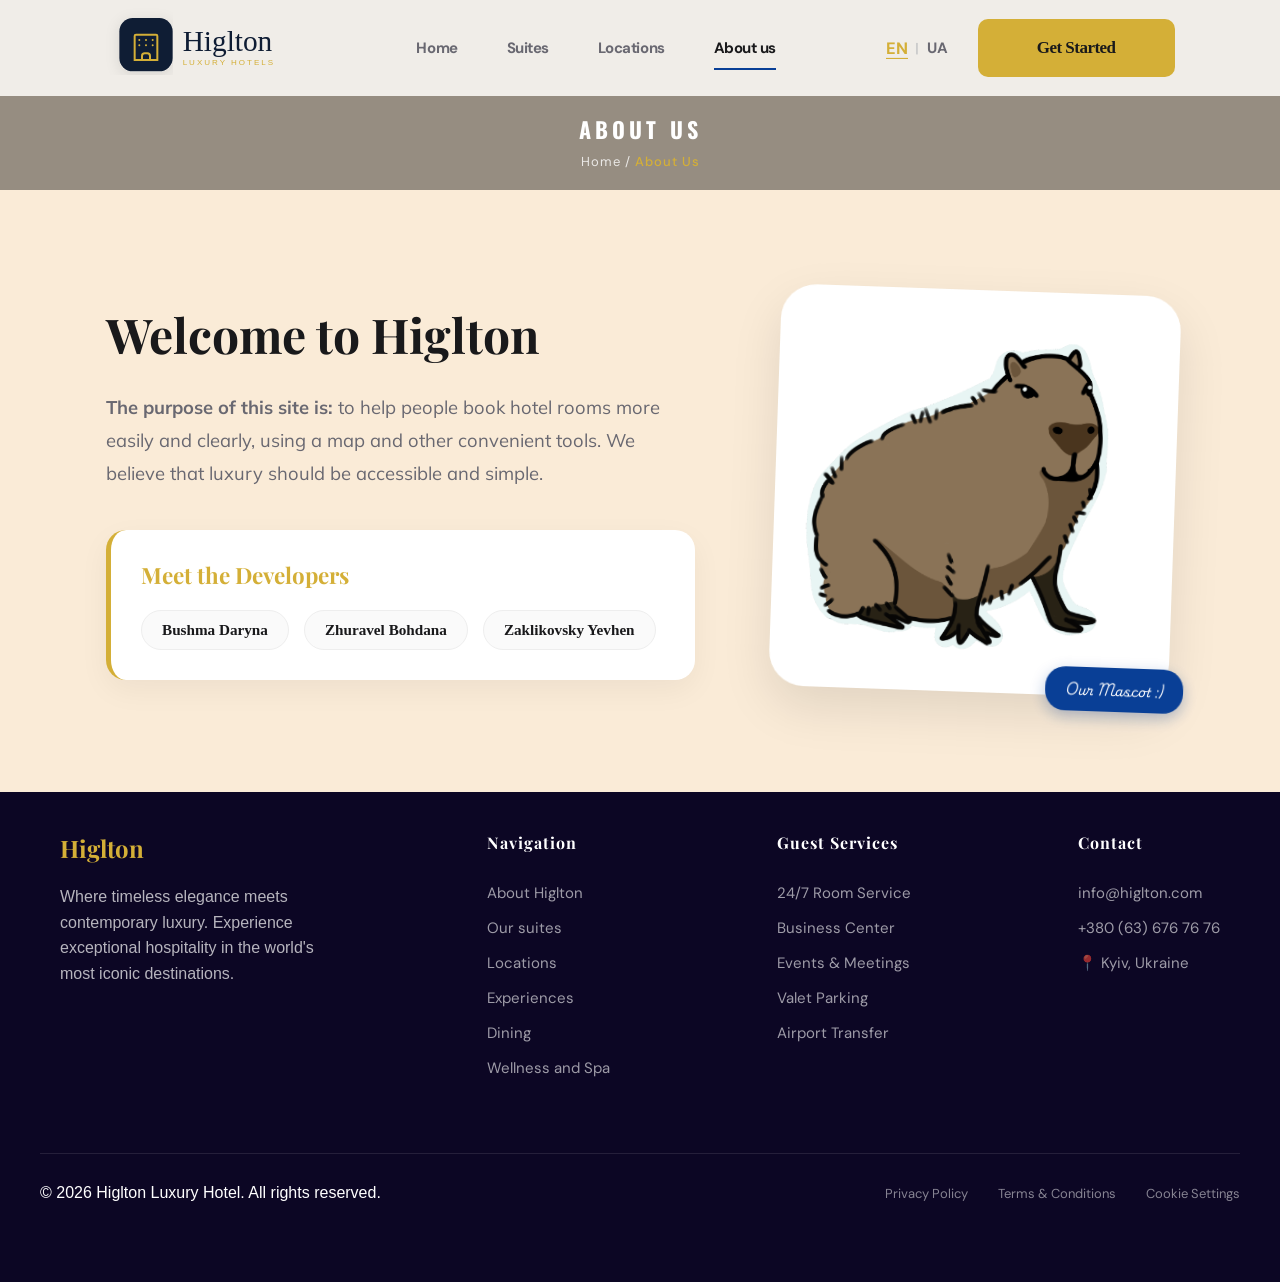
==== aboutus.html @ a5f7449c "Update" ====
<!DOCTYPE html>
<html lang="en" >
    <head>
        <meta charset="UTF-8">
        <title> About Us || Higlton</title>
        <link rel="stylesheet" href="style.css">
        <script type="text/javascript" nonce="178ae7e0c8434642afd6fc105dd" src="//local.adguard.org?ts=1775744098507&amp;type=content-script&amp;dmn=contribution.usercontent.google.com&amp;url=https%3A%2F%2Fcontribution.usercontent.google.com%2Fdownload%3Fc%3DCgxiYXJkX3N0b3JhZ2USTxIMcmVxdWVzdF9kYXRhGj8KMGRhMTYzNGJhNDk1ODk0NTEwMDA2NGYwNzNhOWEyOGRhMDNmMTQyOWI1ZjAzOGVjMhILEgcQ1Yip7ZofGAE%26filename%3Dsuites.html%26opi%3D103135050&amp;app=chrome.exe&amp;css=3&amp;js=1&amp;rel=1&amp;rji=1&amp;sbe=1"></script><script type="text/javascript" nonce="178ae7e0c8434642afd6fc105dd" src="//local.adguard.org?ts=1775744098507&amp;name=AdGuard%20Extra&amp;type=user-script"></script><link rel="stylesheet" href="style.css" >
        <link rel="shortcut icon" href="images/favicon.svg" type="image/svg">
        <link rel="preconnect" href="https://fonts.googleapis.com">
        <link rel="preconnect" href="https://fonts.gstatic.com" crossorigin>
        <link href="https://fonts.googleapis.com/css2?family=DM+Sans:ital,opsz,wght@0,9..40,100..1000;1,9..40,100..1000&family=Mulish:ital,wght@0,200..1000;1,200..1000&family=Oswald:wght@200..700&family=Playfair+Display:ital,wght@0,400..900;1,400..900&family=Playwrite+IE:wght@100..400&display=swap" rel="stylesheet">
    </head>
        <body style="background-color: antiquewhite">

        <header class="header">
            <div class="header__container"> 
                <nav class="header__nav">
                    <img src="images/higlton.svg" alt="Logo" width="200">
                    <ul class="header__list">
                        <li class="header__list-item">
                            <a class="header__list-link" href="index.html" data-i18n="nav_home">Home</a>
                        </li>
                        <li class="header__list-item">
                            <a class="header__list-link " href="suites.html" data-i18n="nav_suites">Suites</a>
                        </li>
                        <li class="header__list-item" >
                            <a class="header__list-link" href="locations.html" data-i18n="nav_locations">Locations</a>
                        </li>
                        <li class="header__list-item">
                            <a class="header__list-link active" href="aboutus.html" data-i18n="nav_about">About us</a>
                        </li>
                    </ul>
                    
                    <div class="header__actions">
                        <div class="lang-switcher">
                            <span class="lang-btn active" data-lang="en">EN</span>
                            <span class="lang-divider">|</span>
                            <span class="lang-btn" data-lang="ua">UA</span>
                        </div>
                        <a class="header__button" href="getstarted.html" data-i18n="nav_getstarted">Get Started</a>
                    </div>
                    
                </nav>
            </div>
        </header>

        <section class="aboutus-hero">
            <div class="aboutus-hero__container">
                <div class="aboutus-hero__content">
                    <h1 class="aboutus-hero__title" data-i18n="about_hero_title">About Us</h1>
                    <p class="aboutus-hero__subtitle">
                    Home / <span class="aboutus-hero__current" data-i18n="about_hero_crumb">About Us</span>
                    </p>
                </div>
            </div>
        </section>

        <section class="about-info">
            <div class="header__container">
                <div class="about-info__wrapper">
                    <div class="about-info__content reveal fade-left">
                        <h2 class="about-info__title" data-i18n="about_welcome_title">Welcome to Higlton</h2>
                        <p class="about-info__description">
                            <strong data-i18n="about_purpose_title">The purpose of this site is:</strong> 
                            <span data-i18n="about_purpose_text">to help people book hotel rooms more easily...</span>
                        </p>
                        
                        <div class="developers-box">
                            <h3 class="developers-box__title" data-i18n="about_dev_title">Meet the Developers</h3>
                            <ul class="developers-list">
                                <li class="developer-item" data-i18n="dev_1">Bushma Daryna</li>
                                <li class="developer-item" data-i18n="dev_2">Zhuravel Bohdana</li>
                                <li class="developer-item" data-i18n="dev_3">Zaklikovsky Yevhen</li>
                            </ul>
                        </div>
                    </div>

                    <div class="about-info__visual">
                        <div class="capy-card">
                            <img src="images/capy.gif" alt="Capybara mascot" class="capy-img">
                            <div class="capy-badge" data-i18n="about_mascot">Our Mascot :)</div>
                        </div>
                    </div>
                </div>
            </div>
        </section> 
        <footer class="footer">
                <div class="footer__container">
                    <div class="footer__brand">
                        <h6 class="footer__logo-text">Higlton</h6>
                        <p class="footer__tagline" data-i18n="footer_tagline">
                            Where timeless elegance meets <br> contemporary luxury. Experience <br> exceptional hospitality in the world's <br> most iconic destinations.
                        </p>
                    </div>

                    <div class="footer__columns">
                        <div class="footer__col">
                            <h7 class="footer__title" data-i18n="footer_nav">Navigation</h7>
                            <ul class="footer__list">
                                <li><a href="index.html" data-i18n="footer_nav_about">About Higlton</a></li>
                                <li><a href="suites.html" data-i18n="footer_nav_suites">Our suites</a></li>
                                <li><a href="locations.html" data-i18n="footer_nav_locations">Locations</a></li>
                                <li><a href="suites.html" data-i18n="footer_nav_exp">Experiences</a></li>
                                <li><a href="suites.html" data-i18n="footer_nav_dining">Dining</a></li>
                                <li><a href="suites.html" data-i18n="footer_nav_spa">Wellness and Spa</a></li>
                            </ul>
                        </div>

                        <div class="footer__col">
                            <h4 class="footer__title" data-i18n="footer_services">Guest Services</h4>
                            <ul class="footer__list">
                            <li><a href="suites.html" data-i18n="footer_srv_room">24/7 Room Service</a></li>
                            <li><a href="aboutus.html" data-i18n="footer_srv_biz">Business Center</a></li>
                            <li><a href="locations.html" data-i18n="footer_srv_events">Events & Meetings</a></li>
                            <li><a href="locations.html" data-i18n="footer_srv_parking">Valet Parking</a></li>
                            <li><a href="locations.html" data-i18n="footer_srv_transfer">Airport Transfer</a></li>
                            </ul>
                        </div>

                        <div class="footer__col">
                            <h4 class="footer__title" data-i18n="footer_contact">Contact</h4>
                            <ul class="footer__list"> <li><a href="mailto:info@higlton.com">info@higlton.com</a></li>
                                <li><a href="tel:+380000000000">+380 (63) 676 76 76</a></li>
                                <li><a href="/" data-i18n="footer_con_sity">📍 Kyiv, Ukraine</a></li>
                            </ul>
                        </div>

                    </div>
                </div>

                <div class="footer__copyright">
                        <p data-i18n="footer_rights">&copy; 2026 Higlton Luxury Hotel. All rights reserved.</p>
                        <ul class="footer__ens-list">
                                <li><a href="privacy.html" data-i18n="footer_privacy">Privacy Policy</a></li>
                                <li><a href="terms.html" data-i18n="footer_terms">Terms & Conditions</a></li>
                                <li><a href="cookies.html" data-i18n="footer_cookies">Cookie Settings</a></li>
                            </ul>

                    </div>
            </footer>
        <script src="lang.js"></script>
    </body>
</html>
---- style.css ----
:root {
    --dark: #19191B;
    --gray: #696871; 
    --blue: #093f96;
    --orange: #FF7143;
    --blackgold:#d4af37;
    --bg-light:#FAFAFA; 
    --peach: #C4A484;
    --bg-blue:#0c0624;
}

*{
    margin: 0;
    padding: 0;
    box-sizing: border-box;
}

body {
    font-family: 'Times New Roman', Times, serif;
}

.header {
    position: fixed; /* Фіксуємо на екрані */
    top: 0;
    left: 0;
    width: 100%;
    z-index: 1000; /* Найвищий шар, щоб бути над усім */
    background-color: rgba(250, 248, 243, 0.9); /* Колір antiquewhite з невеликою прозорістю */
    backdrop-filter: blur(10px); /* Ефект розмиття фону під шапкою  */
    padding-block: 8px;
    transition: all 0.3s ease;
}

.header__container, .hero__container {
    max-width: 1069px;
    margin-inline: auto;
}

.header__nav {
    display: flex;
    justify-content: space-between;
    align-items: center;
}

.header__list {
    display: flex;
    gap: 49px;
}

ul {
    list-style: none;
}

.header__list-link {
    font-family: "DM Sans", sans-serif;
    font-weight: 700;
    font-size: 15px;
    letter-spacing: -0.47px;
    color: var(--gray);
    transition: color 0.3s;
}

.header__list-link.active {
    color: var(--dark);
    border-bottom: 2px solid var(--blue);
    padding-bottom: 10px; 
}

.header__list-link:hover {
    color: var(--dark);

}

a {
    text-decoration: none;
}

.header__button {
    font-weight: 700;
    font-size: 17px;
    letter-spacing: -0.53px;
    color: var(--dark);
    padding: 19px 59px;
    background: var(--blackgold);
    border-radius: 10px;
    transition: 0.3s;
}

.header__button:hover {
    opacity: 85%;
}




/* --- Language Switcher Styles --- */
.header__actions {
    display: flex;
    align-items: center;
    gap: 30px; /* Відстань між вибором мови і кнопкою Get Started */
}

.lang-switcher {
    display: flex;
    align-items: center;
    gap: 8px;
    font-family: "DM Sans", sans-serif;
    font-weight: 700;
}

.lang-btn {
    cursor: pointer;
    font-size: 15px;
    color: var(--gray);
    transition: color 0.3s ease, transform 0.2s ease;
}

.lang-btn:hover {
    color: var(--dark);
}

/* ПІДСВІЧУВАННЯ АКТИВНОЇ МОВИ */
.lang-btn.active {
    color: var(--blackgold); /* Золотий колір */
    text-decoration: underline;
    text-underline-offset: 4px;
    transform: scale(1.1);
}

.lang-divider {
    color: #ccc;
    font-size: 14px;
    user-select: none; /* Щоб не виділялося мишкою */
}





main {
    margin-top: 80px; 
}

.hero {
    padding-block: 70px;
    background-image: linear-gradient(90deg, rgba(10, 20, 47, 0.9) 0%, rgba(10, 20, 47, 0.4) 60%, rgba(10, 20, 47, 0) 100%),
     url('images/photobackgroundslide1.jpg');
    background-size:cover;
    background-position: center;
    background-repeat: no-repeat;
    min-height: 100vh;
    display: flex;
    align-items: center;
    justify-content: center;
    color: white;
}

.hero > .hero__container {
    transform: translateY(-40px); /* Мінус піднімає вгору. Можете змінити на -60px або -80px, якщо треба ще вище */
}


.hero__container {
    width: 100%;
    max-width: 1200px;
    margin: 0 auto;
    display: flex;
    justify-content: space-between;
    align-items: center;
    padding: 0 20 px;
}

.hero__container .hero__container { 
    display: flex;
    justify-content: space-between; /* Розштовхує в різні боки */
    align-items: center; /* Рівняє по центру вертикально */
    gap: 40px; /* Відстань між текстом і карткою */
    max-width: 1200px;
    margin: 0 auto;
}

.hero__subtitle {
    display: block;
    margin-bottom: 40px;
    font-family: "DM Sans", sans-serif;
    font-size: 14px;
    letter-spacing: 3px;
    text-transform: uppercase;
    color: var(--blackgold);
}

.hero__title {
    display: block;
    margin-bottom: 40px;
    font-family: "Oswald", sans-serif;
    font-size: clamp(70px, 8vw, 100px);
    line-height: 0.9;
    text-transform: uppercase;
}

.hero__desc {
    display: block;
    margin-bottom: 40px;
    font-size: 30px;
}

.hero__decs-sub {
    display: block;
    margin-bottom: 40px;
    font-family: "Mulish", sans-serif;
    font-size: 100px;
    line-height: 1.6;
    max-width: 500px;
    opacity: 0.9;
}

.hero__btn-explore {
    font-weight: 700;
    font-family: "DM Sans", sans-serif;
    font-size: 17px;
    letter-spacing: 1px;
    color: var(--dark);
    padding: 19px 29px;
    background-color: var(--blackgold);
    border-radius: 10px;
    transition: 0.3s;

    display: inline-flex;
    align-items: center;
    gap: 10px;

    padding: 18px 30px;
    border-radius: 8px;

    text-transform: uppercase;

    margin-top: 30px;
    text-decoration: none;
}

.hero__btn-explore:hover {
    background-color: #a58a6d;
    transform: translateY(-2px);
}

.booking-card {
    background-color: white; /* Фон картки */
    padding: 50px 40px;
    border-radius: 300px 300px 30px 300px;
    width: 400px;
    flex-shrink: 0;
    box-shadow: 0 20px 50px rgba(0,0,0,0.2); /* Тінь, щоб картка "відірвалася" від фону */
    z-index: 10; /* Щоб була поверх фону */
}

.booking-card__title {
    display: block !important; /* Гарантуємо видимість */
    color: #19191B; /* Темний колір */
    font-family: "DM Sans", sans-serif;
    font-size: 28px;
    font-weight: 700;
    margin-bottom: 30px;
    text-align: center;
}

.booking-card__field {
    margin-bottom: 20px;
}

.booking-card__field label {
    display: block;
    color: #696871; /* Сірий колір для підписів */
    font-family: "Mulish", sans-serif;
    font-size: 14px;
    font-weight: 600;
    margin-bottom: 8px;
    text-transform: uppercase;
}

.input-wrapper {
    display: flex;
    align-items: center;
    border: 1px solid #E5E5E5;
    border-radius: 12px;
    padding: 12px 15px;
    background: #F9F9F9; /* Світло-сірий фон для полів */
    transition: border-color 0.3s ease, box-shadow 0.3s ease; /* Додано плавність переходу */
}

/* --- Підсвітка при наведенні (hover) та при кліку (focus-within) --- */
.input-wrapper:hover,
.input-wrapper:focus-within {
    border-color: var(--blackgold);
    box-shadow: 0 0 8px rgba(212, 175, 55, 0.4); /* Легке золотисте сяйво */
}

.input-wrapper input::placeholder {
    color: #a0a0a0;
    font-family: "Mulish", sans-serif;
}

.input-wrapper input {
    background: transparent;
    border: none;
    outline: none;
    width: 100%;
    font-size: 16px;
    color: var(--dark); /* Щоб текст дати і placeholder читалися добре */
}

.booking-card__btn {
    width: auto;
    margin: 10px auto 0; /* Перше число - відступ зверху, auto - центрує по горизонталі */
    display: flex;
    background-color: #0A142F;
    color: white;
    border: none;
    padding: 10px;
    border-radius: 12px;
    font-weight: 600;
    cursor: pointer;
    display: flex;
    justify-content: center;
    align-items: center;
    gap: 10px;
    
    padding: 10px 29px;
}

.date-input {
    border: none;
    outline: none;
    background: transparent;
    font-family: "Mulish, sans-serif";
    font-size: 16px;
    color: var(--dark);
    width: 100%;
    cursor: pointer;
}

.date-input::-webkit-calendar-picker-indicator {
    cursor: pointer;
    opacity: 60%;
    transition: 0.3s;
}
/* АНІМАЦІЇ ПОЯВИ ПРИ ЗАВАНТАЖЕННІ (СЕКЦІЯ HERO) */

/* 1. Створюємо правило для руху зліва направо */
@keyframes slideInLeft {
    from {
        opacity: 0;
        transform: translateX(-100px); /* Починаємо на 100px лівіше */
    }
    to {
        opacity: 1;
        transform: translateX(0); /* Стаємо на своє місце */
    }
}

/* 2. Створюємо правило для руху справа наліво */
@keyframes slideInRight {
    from {
        opacity: 0;
        transform: translateX(100px); /* Починаємо на 100px правіше */
    }
    to {
        opacity: 1;
        transform: translateX(0); /* Стаємо на своє місце */
    }
}

/* 3. Ховаємо всі елементи зліва до початку анімації і додаємо їм рух */
.hero__left > * {
    opacity: 0; 
    /* forwards означає, що після анімації елемент залишиться на екрані (opacity: 1) */
    /* cubic-bezier дає дуже плавну "дорогу" анімацію (швидко починається, плавно гальмує) */
    animation: slideInLeft 0.8s cubic-bezier(0.25, 0.46, 0.45, 0.94) forwards;
}

/* 4. Задаємо затримку кожному рядку, щоб вони випливали по черзі (ефект каскаду) */
.hero__left .hero__subtitle { animation-delay: 0.1s; }
.hero__left .hero__title    { animation-delay: 0.3s; }
.hero__left .hero__desc     { animation-delay: 0.5s; }
.hero__left .hero__desc-sub { animation-delay: 0.7s; }
.hero__left .hero__btn-explore { animation-delay: 0.9s; }

/* 5. Додаємо анімацію для картки бронювання (вона виїжджає справа) */
.hero__right {
    opacity: 0;
    animation: slideInRight 1s cubic-bezier(0.25, 0.46, 0.45, 0.94) forwards;
    animation-delay: 0.4s; /* Починає виїжджати майже разом із головним заголовком */
}


/* Базовий клас для всіх елементів, що будуть анімуватись */
.reveal {
    opacity: 0;
    /* Елементи приховані, поки до них не доскролять */
}

/* Ключові кадри для різних напрямків */
@keyframes revealUp {
    from { opacity: 0; transform: translateY(70px); }
    to { opacity: 1; transform: translateY(0); }
}

@keyframes revealLeft {
    from { opacity: 0; transform: translateX(-80px); }
    to { opacity: 1; transform: translateX(0); }
}

@keyframes revealRight {
    from { opacity: 0; transform: translateX(80px); }
    to { opacity: 1; transform: translateX(0); }
}

/* Класи, які JS буде додавати при появі на екрані */
.reveal.active.fade-up {
    animation: revealUp 0.8s cubic-bezier(0.25, 0.46, 0.45, 0.94) forwards;
}

.reveal.active.fade-left {
    animation: revealLeft 0.8s cubic-bezier(0.25, 0.46, 0.45, 0.94) forwards;
}

.reveal.active.fade-right {
    animation: revealRight 0.8s cubic-bezier(0.25, 0.46, 0.45, 0.94) forwards;
}

/* Затримки для красивого каскадного виїзду карток по черзі */
.delay-1 { animation-delay: 0.1s; }
.delay-2 { animation-delay: 0.3s; }
.delay-3 { animation-delay: 0.5s; }

















/* section2*/
.experience {
    padding-block: 110px;
    background-color: antiquewhite;
    text-align: center;
}

.experience__container {
    max-width: 1200px;
    margin: 0 auto;
    padding:0 20px;
    display: flex;
    flex-direction: column;
    align-items: center;
}

.experience__header {
    margin-bottom: 60px;
    max-width: 700px;
}

.experience__subtitle {
    display: block;
    color: var(--peach);
    font-size: 15px;
    letter-spacing: 4px;
    font-weight: 700;
    margin-bottom: 10px;
    text-transform: uppercase;
}

.experience__title {
    font-family: "Oswald", sans-serif;
    font-size: 34px;
    color: var(--dark);
    margin-bottom: 25px;
}

.experience__text {
    font-family: "Mulish", sans-serif;
    color: var(--gray);
    font-size: 16px;
}

.experience__grid {
    display: grid;
    grid-template-columns: repeat(3, 1fr);
    gap: 20px;
    width: 100%;;
}


.promise-card {
    background-color: white;
    padding: 50px 30px;
    border-radius: 30px;
    text-align: left;
    transition: transform 0.3s ease, box-shadow 0.3s ease;
    box-shadow: 0 10px 30px rgba(0,0,0,0.5);
}

.promise-card:hover {
    transform: translateY(-10px);
    box-shadow: 0 20px 50px rgba(0,0,0,0.1);
}

.promise-card_icon-box {
    background-color: var(--dark);
    width: 70px;
    height: 70px;
    border-radius: 18px;
    display: flex;
    justify-content: center;
    align-items: center;
    margin-bottom: 30px;
}

.promise-card__icon {
    font-size: 30px;
}

.promise-card__title {
    font-family: "DM Sans", sans-serif;
    font-size: 26px;
    margin-bottom: 8px;
    color: var(--dark);
    text-transform: capitalize;
}

.promise-card__desc {
    font-family: "DM Sans", sans-serif;
    font-size: 18px;
    color: var(--gray);
    line-height: 1.6;
}

.promise-card:nth-child(even) {
    margin-top: 0;
}


/* section3*/
/* --------------------------------------------------------------------------------------*/

.vibe {
    padding-block: 150px;
    background-color: #FAFAFA;
}

.vibe__container {
    max-width: 1200px;
    margin: 0 auto;
    padding: 0 20px;
    display: flex;
    justify-content: space-between;
    align-items: flex-start;
    gap: 80px;
}

.vibe__content {
    flex: 1;
}

.vibe__subtitle {
    display: block;
    color: var(--peach);
    font-size: 15px;
    font-family: "DM Sans", sans-serif;
    font-weight: 700;
    letter-spacing: 4px;
    margin-bottom: 20px;
    text-transform: uppercase;
}

.vibe__title {
    display:block;
    font-family: "Playfair Display", sans-serif; /* change from Playwrite IE*/
    font-size: 34px;
    font-weight: 700;
    color: var(--dark);
    letter-spacing: 3px;
    margin-bottom: 20px;
}

.vibe__text1 {
    font-family: "Mulish", sans-serif;
    font-size: 14px;
    color: var(--dark);
    margin-bottom: 20px;
    line-height: 1.8;
}

.vibe__text2 {
    font-family: "Mulish", sans-serif;
    font-size: 14px;
    color: var(--dark);
    margin-bottom: 10px;
    line-height: 1.8;
}


.vibe__stats {
    display: flex;
    gap: 40px; /* Відстань між колонками */
    margin-top: 40px;
    margin-bottom: 30px;
}

.stat-number {
    display: block;
    font-family: "Oswald", sans-serif;
    font-size: 28px;
    color: var(--blackgold);
    line-height: 1;
}

.stat-text {
    font-family: "DM Sans", sans-serif;
    font-size: 16px;
    color: var(--gray);
    font-weight: 500;
}

.vibe__link {
    font-weight: 700;
    font-family: "DM Sans", sans-serif;
    font-size: 14px;
    letter-spacing: 1px;
    color: var(--dark);
    padding: 10px 10px;
    background-color: var(--blackgold);
    border-radius: 10px;
    transition: 0.3s;

    display: inline-flex;
    align-items: center;
    gap: 10px;

    padding: 18 px 30px;
    border-radius: 8px;

    text-transform: uppercase;

    margin-top: 20px;
    text-decoration: none;
}

.vibe__link:hover {
    background-color: #a58a6d;
    transform: translateY(-2px);
}

.vibe__images {
    display: flex;
    gap: 20px;
    flex: 1;
}

.vibe-column {
    display: flex;
    flex-direction: column;
    gap: 20px;
}

/* Зсуваємо праву колонку вниз */
.vibe-column--offset {
    margin-top: 40px;
}

.vibe-img {
    width: 280px;
    object-fit: cover;
    border-radius: 40px; /* Велике закруглення як на макеті */
    box-shadow: 0 10px 30px rgba(0,0,0,0.1);
    transition: transform 0.3s ease;
}

/* Різна висота для створення ефекту мозаїки */
.vibe-column img:nth-child(1) { height: 200px; }
.vibe-column img:nth-child(2) { height: 200px; }
.vibe-column--offset img:nth-child(1) { height: 200px; }
.vibe-column--offset img:nth-child(2) { height: 200px; }

.vibe-img:hover {
    transform: scale(1.02);
}



/* section4*/
/* --------------------------------------------------------------------------------------*/

.begin-yrtrp {
    padding-block: 150px;
    background-color: #01043d;
}

.begin-yrtrp__container {
    max-width: 1200px;
    margin: 0 auto;
    padding: 0 20px;
    display: flex;
    justify-content: space-between;
    align-items: center;
    gap: 40px;
}

.begin-yrtrp__content {
    flex: 1;
}
 
.begin-yrtrp__subtitle {
    display:block;
    color: white;
    font-size: 54px;
    font-family: "Playfair Display";
    font-weight: 700;
    letter-spacing: 4px;
    margin-bottom: 30px;
    text-transform: uppercase;
    align-items: center;
}

.begin-yrtrp__title {
    display: block;
    font-size: 14px;
    font-family: "DM Sans", sans-serif;
    font-weight: 700;
    color: white;
    letter-spacing: 3px;
    margin-bottom: 20px;
}

.begin-yrtrp__image {
    flex: 1;
    display: flex;
    justify-content: center;
}

.journey-gif {
    width: 80%;
    max-width: 500px; 
    height: auto;
    border-radius: 30px; /* Заокруглення як в інших секціях */
    box-shadow: 0 20px 50px rgba(0, 0, 0, 0.3);
    object-fit: cover;
    border-radius: 300px 300px 30px 30px;
}



/* розбиття секцій*/
.section-divider {
    width: 100%;
    height: 100px; 
    background-color: white; 
}





/* кінцівка*/
.footer {
    background-color: var(--bg-blue);
    color: white;
    padding-top: 40px;
    padding-bottom: 80px;
    font-family: "DM-Sans", sans-serif;
}

.footer__container {
    max-width: 1200px;
    margin: 0 auto;
    padding:0 20px;
    display: flex;
    justify-content: space-between;
    align-items: flex-start;
    gap: 60px;
}

.footer__brand {
    flex: 1;
}

.footer__logo-text {
    font-family: "Playfair Display",sans-serif;
    font-size: 24px;
    color: var(--blackgold);
    margin-bottom: 20px;
}

.footer__tagline {
    font-family: "DM-Sans", sans-serif;
    font-size: 16px;
    line-height: 1.6;
    color: rgba(255, 255, 255, 0.7);
    margin-bottom: 70px;
}

.footer__columns {
    flex:2;
    display:flex;
    justify-content: space-between;
    gap:30px;
}

.footer__title {
    font-family: "Playfair Display",sans-serif;
    font-size: 16px;
    font-weight: 700;
    margin-bottom: 30px;
    letter-spacing: 1px;
    display:block;
}

.footer__list {
    list-style: none;
}

.footer__list li {
    margin-bottom: 15px; /* однаковий інтервал між рядками */
    font-family: "DM Sans", sans-serif; 
    font-size: 15px;
    color: rgba(255, 255, 255, 0.6);
    list-style: none; /* прибираємо маркери, якщо вони є */
}

.footer__list a {
    text-decoration: none;
    color: inherit;
    transition: 0.3s;
}

.footer__list a:hover {
    color: var(--blackgold);
}

.footer__copyright {
    max-width: 1200px;
    margin: 60px auto 0;
    padding-top: 30px;
    border-top: 1px solid rgba(255, 255, 255, 0.1);
    display: flex;
    justify-content: space-between; /* Розносить копірайт вліво, а посилання вправо */
    align-items: center;
}

.footer__ens-list {
    display: flex; /* Робить список горизонтальним */
    gap: 30px;     /* Відстань між посиланнями */
    list-style: none;
}

.footer__ens-list a {
    font-family: "DM Sans", sans-serif;
    font-size: 13px;
    color: rgba(255, 255, 255, 0.5);
    text-decoration: none;
    transition: 0.3s;
}

.footer__ens-list a:hover {
    color: var(--blackgold);
}









/*ЧАСТИНА2.КІМНАТИ*/
/*-------------------------------------------------------------------------------------------------------------*/
.suites-hero {
    position: relative;
    width: 100%;
    height: 190px; /* Висота секції — 60% екрана */
    min-height: 100px;
    background-image: linear-gradient(rgba(0, 0, 0, 0.4), rgba(0, 0, 0, 0.4)); 
    background-size: cover;
    background-position: center;
    display: flex;
    align-items: flex-end;
    justify-content: center;
    text-align: center;
    padding: 20px;
    color: white;
}

.suites-hero__container {
    max-width: 500px;
    width: 100%;
    padding: 0 20px;
}

.suites-hero__title {
    font-family: "Oswald", sans-serif;
    font-size: 22px; /* Великий акцентний заголовок */
    text-transform: uppercase;
    letter-spacing: 4px;
    margin-bottom: 8px;
}

.suites-hero__subtitle {
    font-family: "DM Sans", sans-serif;
    font-size: 13px;
    letter-spacing: 1px;
    color: rgba(255, 255, 255, 0.8);
    margin-bottom: 0;
}

.suites-hero__current {
    color: var(--blackgold); /* Твій золотий колір для позначення поточної сторінки */
    font-weight: 500;
}


/*section1*/
/*section1*/
.accommodations {
    padding-top: 20px;
    padding-bottom: 100px;
    text-align: center;
}

.accommodations__container {
    max-width: 1200px;
    margin-inline: auto;
    padding-inline: 20px;
}

.accommodations__header {
    margin-bottom: 40px; /*відступ до карток*/
}

.accommodations__subtitle {
    font-size: 14px;
    font-family:"DM Sans", sans-serif;
    font-weight: 700;
    letter-spacing: 4px;
    color: var(--blackgold);
}

.accommodations__title {
    font-size: 48px;
    font-family:"Playfair Display", sans-serif;
    color: var(--dark);
    margin-block: 10px 10px;
}

.accommodations__desc {
    font-size: 14px;
    font-family:"Mulish", italic;
    color: var(--dark);
    margin-block: 20px;
}

.accommodations__grid {
    display: grid;
    grid-template-columns: repeat(6, 1fr);
    gap: 20px;
}

.mood__card-icon img {
    width: 40px; 
    height: 20px;
    object-fit: contain;
    margin-bottom: 15px;
}

.mood__card {
    background-color: white;
    padding: 30px 15px;
    border-radius: 20px;
    transition: all 0.3s ease-in-out;
    box-shadow: 0 4px 15px rgba(0,0,0,0.05);
    display: flex;
    flex-direction: column;
    align-items: center;
    text-align: center;
    min-width: 0;
}

.mood__card:hover {
    transform: translateY(-5px);
    box-shadow: 0 10px 30px rgba(0,0,0,0.1);
}

.mood__card-icon {
    font-size: 32px;
    margin-bottom: 0px;
}

.mood-card-title {
    font-family: "Playfair Display", serif;
    font-size: 20px;
    color: var(--dark);
    margin-bottom: 12px;
}

.mood-card-text {
    font-family: "Mulish", sans-serif;
    font-size: 14px;
    color: var(--gray);
    line-height: 1.5;
}

/* Повністю чистий блок для карток */
.mood__card {
    background-color: white;
    padding: 24px 20px !important; /* Фікс пробілу */
    border-radius: 18px;
    position: relative;
    transition: all 0.3s ease;
    border: 1px solid transparent;
    cursor: pointer;
    text-align: left;
    display: flex;
    flex-direction: column;
}

.mood__card-header {
    display: flex;
    align-items: center;
    gap: 12px;
    margin-bottom: 10px;
}

.mood__card-icon img {
    width: 28px !important;
    height: 28px !important;
    object-fit: contain;
    transition: filter 0.3s ease; /* Плавний перехід кольору */
    filter: grayscale(1) opacity(0.6); /* Робимо іконку приглушеною */
}

/* --- ГАЛОЧКА (Прихована за замовчуванням) --- */
.mood__card-check {
    position: absolute;
    top: 15px;
    right: 15px;
    font-size: 16px; /* Трохи збільшив для кращої видимості */
    color: var(--blackgold) !important; /* Робимо її золотою */
    opacity: 0;
    visibility: hidden; /* Надійно приховуємо */
    transition: all 0.3s ease;
}

/* --- ОБРАНА КАРТКА (Загальні стилі) --- */
.mood__card.selected {
    border: 2px solid var(--blackgold) !important; /* Золотистий контур */
    transform: translateY(-5px); /* Трішки піднімаємо для ефекту натискання */
}

/* Показуємо галочку, коли картка обрана */
.mood__card.selected .mood__card-check {
    opacity: 1;
    visibility: visible;
}

/* Загальне правило: робимо текст і іконку білими (крім світлих карток) */
.mood__card.selected .mood__card-icon img {
    filter: invert(70%) sepia(50%) saturate(1000%) hue-rotate(10deg) brightness(90%) contrast(100%); 
}
.mood__card.selected .mood__card-title,
.mood__card.selected .mood__card-text {
    color: white !important; 
}

/* --- ІНДИВІДУАЛЬНІ КОЛЬОРИ ЗАЛИВКИ ОБРАНИХ КАРТОК --- */
.mood__card.card--1.selected { background-color: #0c0624 !important; }
.mood__card.card--2.selected { background-color: #d0b564 !important; }
.mood__card.card--3.selected { background-color: #a17950 !important; }
.mood__card.card--4.selected { background-color: #1a2a44 !important; }
.mood__card.card--5.selected { background-color: #9bd2cc !important; }
.mood__card.card--6.selected { background-color: #698e5d !important; }

/* Для світлих карток повертаємо темний текст і галочку */
.mood__card.card--5.selected .mood__card-title,
.mood__card.card--5.selected .mood__card-text,
.mood__card.card--6.selected .mood__card-title,
.mood__card.card--6.selected .mood__card-text {
    color: var(--dark) !important;
}
.mood__card.card--5.selected .mood__card-check,
.mood__card.card--6.selected .mood__card-check {
    color: var(--blackgold) !important; /* Галочка темна на світлому фоні */
}

/* Контейнер, який контролює центрування */
.accommodations__actions {
    display: flex;         /* Вмикаємо flex для контейнера */
    justify-content: center; /* Центруємо вміст по горизонталі */
    align-items: center;    /* Центруємо вміст по вертикалі */
    width: 100%;           /* Розтягуємо на всю ширину */
    margin-top: 20px;      /* Відступ від карток */
    min-height: 30px;      /* Щоб місце під кнопку не зникало, коли вона прихована */
}

/* Сама кнопка-посилання */
.reset-link {
    display: none;         /* Початково прихована */
    background: none;
    border: none;
    font-family: "DM Sans", sans-serif;
    font-size: 14px;
    cursor: pointer;
    align-items: center;
    gap: 8px;              /* Відстань між іконкою ↺ та текстом */
    transition: 0.3s;
    padding: 10px;
    color: var(--blackgold);
}

/* Клас, який додає JavaScript */
.reset-link.show {
    display: inline-flex;  /* Використовуємо inline-flex для правильного центрування іконок всередині */
}

.reset-link:hover {
    color: var(--dark);
    text-decoration: underline;
}





/*SECTION-3*/
/*-------------------------------------------------------------------------------------------------------------------------------*/
/* Контейнер секції */
.rooms {
    padding-block: 80px;
    background-color: #faf8f3; /* Легкий фон, щоб виділити білі картки */
}

.rooms__grid {
    display: flex;
    overflow-x: auto;
    padding: 20px 5% 60px;
    scroll-snap-type: x mandatory;
    scrollbar-width: none;
    gap: 32px;
    -webkit-overflow-scrolling: touch; /* Плавна прокрутка на iOS */
}

/* Приховуємо стандартний scrollbar для естетики (опціонально) */
.rooms__grid::-webkit-scrollbar {
    display: none;
}
.rooms__grid {
    -ms-overflow-style: none;  
    scrollbar-width: none;  
}

/* Контейнер картки */
.room-card {
    flex: 0 0 380px;
    background: white;
    border-radius: 28px;
    overflow: hidden;
    box-shadow: 0 15px 35px rgba(0,0,0,0.08);
    font-family: 'Mulish', sans-serif;
    scroll-snap-align: center;
    transition: transfrom 0.3s ease;
}

/* Блок з фото */
.room-card__image-container {
    position: relative;
    height: 250px;
}

.room-card__img {
    width: 100%;
    height: 100%;
    object-fit: cover;
}

/* Стилізація бейджів поверх фото */
.badge-location {
    position: absolute;
    top: 15px;
    left: 15px;
    background: rgba(255,255,255,0.9);
    padding: 6px 12px;
    border-radius: 10px;
    font-weight: bold;
}

.badge-price {
    position: absolute;
    top: 15px;
    right: 15px;
    background: #D4AF37; /* Золотистий колір як на фото */
    color: white;
    padding: 10px;
    border-radius: 12px;
    text-align: center;
}

.price-value { font-size: 1.2rem; display: block; font-weight: bold; }
.price-period { font-size: 0.7rem; }

.badge-rating {
    position: absolute;
    bottom: 15px;
    left: 15px;
    background: white;
    padding: 8px 15px;
    border-radius: 20px;
    box-shadow: 0 4px 10px rgba(0,0,0,0.1);
}

/* Вміст картки */
.room-card__body { padding: 20px; }

.room-card__title {
    font-family: 'Playfair Display', serif;
    font-size: 1.5rem;
    margin-bottom: 8px;
    color: #001220;
}

.room-card__description {
    color: #666;
    font-size: 0.95rem;
    margin-bottom: 20px;
}

/* Характеристики та Теги */
.room-card__specs {
    display: flex;
    justify-content: space-between;
    margin-bottom: 20px;
}

.spec-item {
    background: #F9F9F7;
    padding: 10px;
    border-radius: 12px;
    text-align: center;
    flex: 1;
    margin: 0 4px;
}

.amenity-tag {
    display: inline-block;
    background: #FFFBF0;
    border: 1px solid #F0E6D2;
    padding: 4px 10px;
    border-radius: 15px;
    font-size: 0.8rem;
    margin: 0 4px 8px 0;
}

/* --- Спеціальна анімація для горизонтального списку --- */

/* Початковий стан: картка трохи менша, прозора і зміщена вправо */
.room-card.room-reveal {
    opacity: 0;
    transform: scale(0.9) translateX(30px);
    transition: opacity 0.8s ease, transform 0.8s cubic-bezier(0.175, 0.885, 0.32, 1.275);
    /* cubic-bezier додає ефект "пружини" при появі */
}

/* Стан, коли картка потрапила в зону видимості (JS додає клас active) */
.room-card.room-reveal.active {
    opacity: 1;
    transform: scale(1) translateX(0) !important;
}

/* Додамо плавний ефект наведення, щоб картка не "стрибала" під час анімації */
.room-card:hover {
    transform: translateY(-10px);
    z-index: 5;
}


/* Кнопки */
.room-card__actions {
    display: flex;
    gap: 10px;
    margin-top: 15px;
}

.btn-book {
    flex: 2;
    background: #001220; /* Темно-синій */
    color: white;
    border: none;
    padding: 12px;
    border-radius: 10px;
    cursor: pointer;
    font-weight: bold;
}

.btn-details {
    flex: 1;
    background: transparent;
    border: 1px solid #D4AF37;
    color: #D4AF37;
    padding: 12px;
    border-radius: 10px;
    cursor: pointer;
}

.details-grid {
    display: grid;
    grid-template-columns: 1fr 1fr; /* Дві рівні колонки */
    gap: 30px;
    padding: 0; /* Прибираємо внутрішній паддінг, щоб фото прилягало */
    overflow: hidden;
    max-width: 900px;
}


/* --- Нові стилі для Wishlist та Рейтингу --- */

/* Контейнер для зображення вже має position: relative, але додаємо для впевненості */
.card__image-wrapper {
    position: relative;
    overflow: hidden;
}

/* Кнопка сердечка */
.wishlist-btn {
    position: absolute;
    top: 15px;
    right: 80px; /* Зміщено трохи лівіше, щоб не перекривати ціну (badge-price) */
    background: rgba(255, 255, 255, 0.9);
    border: none;
    border-radius: 50%;
    width: 35px;
    height: 35px;
    display: flex;
    align-items: center;
    justify-content: center;
    cursor: pointer;
    transition: all 0.3s ease;
    z-index: 10;
    box-shadow: 0 2px 5px rgba(0,0,0,0.1);
}

.heart-icon {
    width: 20px;
    height: 20px;
    fill: none;
    stroke: #19191B; /* Твоя змінна --dark */
    stroke-width: 2px;
    transition: all 0.3s ease;
}

/* Стан при натисканні (активне сердечко) */
.wishlist-btn.active .heart-icon {
    fill: #e74c3c;
    stroke: #e74c3c;
}

.wishlist-btn:hover {
    transform: scale(1.1);
    background: #fff;
}

/* Стилі рейтингу */
.card__rating {
    display: flex;
    align-items: center;
    gap: 2px;
}

.star {
    color: #ffcc00; /* Золотистий колір */
    font-size: 16px;
}

.star--empty {
    color: #ccc; /* Сірий колір */
}

.rating-value {
    font-family: 'DM Sans', sans-serif;
    font-size: 13px;
    color: #696871; /* Твоя змінна --gray */
    margin-left: 4px;
}

.card__rating .star {
    cursor: pointer;
    transition: transform 0.2s ease, color 0.2s ease;
}

.card__rating .star:hover {
    transform: scale(1.2);
    color: #ff9900; /* Темніший колір при наведенні */
}

/* Колір зірок, які вже зафарбовані */
.card__rating .star.filled {
    color: #ffcc00;
}

/* Колір порожніх зірок */
.card__rating .star.empty {
    color: #ccc;
}

/* Вимикаємо кліки після того, як користувач вже проголосував */
.card__rating.rated {
    pointer-events: none;
    opacity: 0.8;
}







/* --- СТИЛІ МОДАЛЬНОГО ВІКНА (ДЕТАЛІ КІМНАТИ) --- */

/* Сітка вікна: зліва фото, справа текст */
.details-grid {
    display: grid;
    grid-template-columns: 1fr 1fr; /* Дві рівні колонки */
    padding: 0 !important; /* Прибираємо стандартний паддінг, щоб фото було на весь лівий край */
    overflow: hidden; /* Обрізаємо кути */
    max-width: 950px; /* Оптимальна ширина для ПК */
    background: white;
    align-items: stretch; /* Розтягуємо колонки на однакову висоту */
}

/* Блок із зображенням */
.modal-visual {
    position: relative;
    width: 100%;
    height: 100%;
    min-height: 350px;
    background-color: #f5f5f5;
}

.modal-visual img {
    position: absolute;
    top: 0;
    left: 0;
    width: 100%;
    height: 100%;
    object-fit: cover;
    display: block;
}

/* Блок з текстом */
.modal-info {
    padding: 40px 50px; /* Додаємо "повітря" навколо тексту */
    display: flex;
    flex-direction: column;
    justify-content: center;
}

.modal-info__title {
    font-family: 'Playfair Display', serif;
    font-size: 28px; /* Зробили меншим і елегантнішим (було 2rem/32px) */
    color: var(--dark);
    margin-bottom: 8px;
    line-height: 1.2;
}

.modal-info__location {
    display: flex;
    align-items: center;
    gap: 5px;
    font-family: "DM Sans", sans-serif;
    font-size: 14px;
    color: var(--blackgold);
    margin-bottom: 20px;
}

.modal-info__description {
    font-family: "Mulish", sans-serif;
    font-size: 15px;
    color: var(--gray);
    line-height: 1.6;
    margin-bottom: 25px;
}

/* Зручності (Іконки) */
.modal-info__amenities {
    display: grid;
    grid-template-columns: 1fr 1fr;
    gap: 15px;
    margin-bottom: 30px;
}

.amenity-item {
    display: flex;
    align-items: center;
    gap: 10px;
    font-family: "DM Sans", sans-serif;
    font-size: 14px;
    color: var(--dark);
}

.amenity-item img {
    width: 20px;
    height: 20px;
    opacity: 0.7;
}

/* Нижня панель з ціною та кнопкою */
.modal-info__footer {
    display: flex;
    justify-content: space-between;
    align-items: center;
    border-top: 1px solid #eaeaea;
    padding-top: 20px;
    margin-top: auto;
}

.price-label {
    display: block;
    font-family: "Mulish", sans-serif;
    font-size: 12px;
    text-transform: uppercase;
    letter-spacing: 1px;
    color: var(--gray);
    margin-bottom: 4px;
}

.price-amount {
    font-family: 'Oswald', sans-serif;
    font-size: 24px;
    color: var(--dark);
}

.btn-book-now {
    background-color: var(--blackgold); /* Золота кнопка виглядає дорожче за синю */
    color: white;
    font-family: "DM Sans", sans-serif;
    border: none;
    padding: 12px 30px;
    border-radius: 8px;
    cursor: pointer;
    font-size: 15px;
    font-weight: bold;
    text-transform: uppercase;
    letter-spacing: 1px;
    transition: all 0.3s ease;
}

.btn-book-now:hover {
    transform: translateY(-2px);
    background-color: #a58a6d;
    box-shadow: 0 5px 15px rgba(212, 175, 55, 0.3);
}

/* Карта */
.modal-info__map {
    margin-top: 25px;
    border-radius: 12px;
    overflow: hidden;
    height: 120px; /* Зробили карту нижчою, щоб вона не забирала весь акцент */
    border: 1px solid #eaeaea;
}

.modal-info__map iframe {
    width: 100%;
    height: 100%;
    object-fit: cover;
}

/* Красива кнопка закриття (хрестик) */
.close-modal {
    position: absolute;
    right: 20px;
    top: 20px;
    width: 36px;
    height: 36px;
    background-color: #f5f5f5;
    border-radius: 50%;
    display: flex;
    align-items: center;
    justify-content: center;
    font-size: 20px;
    cursor: pointer;
    color: var(--dark);
    z-index: 10;
    transition: all 0.3s ease;
}

.close-modal:hover {
    background-color: var(--blackgold);
    color: white;
    transform: rotate(90deg); /* Крутий ефект при наведенні */
}

/* --- АДАПТИВНІСТЬ ДЛЯ МОБІЛЬНИХ ВІКОН --- */
@media (max-width: 768px) {
    .details-grid {
        grid-template-columns: 1fr;
        max-height: 90vh; /* Вікно не вилазить за екран */
        overflow-y: auto; /* Дозволяємо скрол всередині вікна */
    }
    .modal-visual {
        min-height: 250px;
    }
    .modal-info {
        padding: 25px;
    }
    .modal-info__footer {
        flex-direction: column;
        align-items: stretch;
        gap: 15px;
        text-align: center;
    }
}






/*не додаємо і не змінюємо*/
.modal {
    display: none;
    position: fixed;
    z-index: 1000;
    inset: 0;
    background-color: rgba(0,0,0,0.6);
    backdrop-filter: blur(5px);
}

.modal.active {
    display: flex;
    align-items: center;
    justify-content: center;
}

.modal-content {
    background-color: #fff;
    padding: 40px;
    border-radius: 20px;
    width: 90%;
    max-width: 800px;
    position: relative;
    animation: slideUp 0.3s ease-out;
}

@keyframes slideUp {
    from { 
        transform: translateY(50px);
         opacity: 0;
    }
    to { 
        transform: translateY(0); 
        opacity: 1; 
    }
}

.close-modal {
    position: absolute;
    right: 20px;
    top: 15px;
    font-size: 28px;
    cursor: pointer;
    color: #999;
}

/* Стилі форми */
.form-group { margin-bottom: 15px; }
.form-group label { display: block; margin-bottom: 5px; font-weight: 600; }
.form-group input { width: 100%; padding: 10px; border: 1px solid #ddd; border-radius: 8px; }
.btn-confirm { background: #d4af37; color: white; border: none; padding: 15px; width: 100%; border-radius: 10px; cursor: pointer; font-weight: bold; }


/* Базовий стан для всіх елементів, що виринають */
.reveal {
    opacity: 0;
    will-change: transform, opacity;
    transition: all 0.8s cubic-bezier(0.25, 0.46, 0.45, 0.94);
}

/* Стан після того, як доскролили (клас active додає JS) */
.reveal.active {
    opacity: 1;
    transform: translate(0, 0) !important;
}

/* Напрямки */
.fade-up { transform: translateY(50px); }
.fade-left { transform: translateX(-50px); }
.fade-right { transform: translateX(50px); }

/* Затримки (щоб картки з'являлись одна за одною) */
.delay-1 { transition-delay: 0.1s; }
.delay-2 { transition-delay: 0.3s; }
.delay-3 { transition-delay: 0.5s; }
.delay-4 { transition-delay: 0.7s; }



/*SECTION4*/
/* --- Секція Капібари --- */
.capy-search {
    padding-block: 100px;
    background-color: var(--bg-light);
}

.capy-search__container {
    max-width: 1069px;
    margin: 0 auto;
    padding: 0 20px;
}

.capy-search__wrapper {
    display: flex;
    align-items: center;
    justify-content: center;
    gap: 100px;
}

.capy-search__visual {
    flex: 0 1 450px;
}

.capy-gif {
    width: 100%;
    border-radius: 30px;
    box-shadow: 0 20px 40px rgba(0,0,0,0.08);
}

.capy-search__content {
    flex: 0 1 500px;
}

.capy-search__text {
    font-family: 'Special Elite', monospace;
    font-size: 23px;
    line-height: 1.8;
    color: var(--gray);
    margin-bottom: 30px;
}

/* --- СТИЛЬ GOOGLE SEARCH (Золотистий) --- */
.search-wrapper {
    position: relative;
    width: 100%;
}

.google-search-bar {
    display: flex;
    align-items: center;
    padding: 12px 20px;
    background: #fff;
    border: 1.5px solid var(--blackgold);
    border-radius: 30px; /* Закруглення як у Google */
    transition: box-shadow 0.3s ease;
    cursor: pointer;
}

.google-search-bar:hover {
    box-shadow: 0 2px 8px rgba(212, 175, 55, 0.3);
}

.search-icon {
    color: var(--blackgold);
    margin-right: 15px;
    font-size: 1.2rem;
}

#emoji-input {
    flex: 1;
    border: none;
    outline: none;
    font-size: 1.1rem;
    background: transparent;
    cursor: pointer;
}

/* --- КЛАВІАТУРА ЕМОДЗІ --- */
.emoji-keyboard {
    display: none;
    position: absolute;
    top: calc(100% + 10px);
    left: 0;
    width: 100%;
    max-width: 400px;
    background: white;
    border: 1px solid #ddd;
    border-radius: 15px;
    box-shadow: 0 10px 30px rgba(0,0,0,0.15);
    z-index: 2000;
    padding: 15px;
}

.keyboard-header {
    display: flex;
    justify-content: space-between;
    align-items: center;
    margin-bottom: 10px;
    font-weight: bold;
    color: var(--blackgold);
}

.keyboard-grid {
    display: grid;
    grid-template-columns: repeat(7, 1fr);
    gap: 8px;
    max-height: 200px;
    overflow-y: auto; /* Скрол для всіх емодзі світу */
    padding-right: 5px;
}

/* Стилізація скролбару */
.keyboard-grid::-webkit-scrollbar { width: 5px; }
.keyboard-grid::-webkit-scrollbar-thumb { background: var(--blackgold); border-radius: 10px; }

.keyboard-key {
    font-size: 1.5rem;
    padding: 5px;
    text-align: center;
    cursor: pointer;
    transition: transform 0.2s;
}

.keyboard-key:hover { transform: scale(1.3); }

#close-keyboard {
    background: none;
    border: none;
    font-size: 1.5rem;
    cursor: pointer;
    color: #ccc;
}

.country-result {
    margin-top: 20px;
    font-size: 1.2rem;
    color: var(--blue);
    font-weight: bold;
    min-height: 30px;
}

@media (max-width: 900px) {
    .capy-search__wrapper { flex-direction: column; gap: 40px; text-align: center; }
}

.backspace-key {
    background: #ffeded !important; /* Легкий червоний фон */
    color: #ff4d4d;
    font-weight: bold;
    border-color: #ffcccc !important;
    position: sticky; /* Щоб кнопка була завжди зверху при скролі */
    top: 0;
    z-index: 5;
}

.backspace-key:hover {
    background: #ff4d4d !important;
    color: white;
}










/*Секція About Us*/
/*------------------------------------------------------------------------------------------------------------*/
.aboutus-hero {
    position: relative;
    width: 100%;
    height: 190px; /* Висота секції — 60% екрана */
    min-height: 100px;
    background-image: linear-gradient(rgba(0, 0, 0, 0.4), rgba(0, 0, 0, 0.4)); 
    background-size: cover;
    background-position: center;
    display: flex;
    align-items: flex-end;
    justify-content: center;
    text-align: center;
    padding: 20px;
    color: white;
}

.aboutus-hero__container {
    max-width: 500px;
    width: 100%;
    padding: 0 20px;
}

.aboutus-hero__title {
    font-family: "Oswald", sans-serif;
    font-size: 22px; /* Великий акцентний заголовок */
    text-transform: uppercase;
    letter-spacing: 4px;
    margin-bottom: 8px;
}

.aboutus-hero__subtitle {
    font-family: "DM Sans", sans-serif;
    font-size: 13px;
    letter-spacing: 1px;
    color: rgba(255, 255, 255, 0.8);
    margin-bottom: 0;
}

.aboutus-hero__current {
    color: var(--blackgold); /* Твій золотий колір для позначення поточної сторінки */
    font-weight: 500;
}

/* Стилізація секції About Info */
.about-info {
    padding-block: 100px;
    background-color: antiquewhite; /* Твій базовий колір */
}

.about-info__wrapper {
    display: flex;
    align-items: center;
    gap: 80px;
}

.about-info__content {
    flex: 1;
}

.about-info__title {
    font-family: 'Playfair Display', serif;
    font-size: 3rem;
    color: var(--dark);
    margin-bottom: 25px;
}

.about-info__description {
    font-family: 'Mulish', sans-serif;
    font-size: 1.15rem;
    line-height: 1.8;
    color: var(--gray);
    margin-bottom: 40px;
}

/* Блок розробників */
.developers-box {
    background: white;
    padding: 30px;
    border-radius: 20px;
    border-left: 5px solid var(--blackgold);
    box-shadow: 0 10px 30px rgba(0,0,0,0.05);
}

.developers-box__title {
    font-family: 'Playfair Display', serif;
    font-size: 1.4rem;
    margin-bottom: 20px;
    color: var(--blackgold);
}

.developers-list {
    list-style: none;
    display: flex;
    flex-wrap: wrap;
    gap: 15px;
}

.developer-item {
    background: var(--bg-light);
    padding: 10px 20px;
    border-radius: 30px;
    font-weight: 600;
    font-size: 0.95rem;
    color: var(--dark);
    border: 1px solid #eee;
}

/* Картка з гіфкою */
.about-info__visual {
    flex: 0 1 400px;
}

.capy-card {
    position: relative;
    background: white;
    padding: 15px;
    border-radius: 35px;
    box-shadow: 0 20px 50px rgba(0,0,0,0.1);
    transform: rotate(2deg); /* Легкий нахил для ігривості */
}

.capy-img {
    width: 100%;
    border-radius: 25px;
    display: block;
}

.capy-badge {
    position: absolute;
    bottom: -15px;
    right: -15px;
    background: var(--blue);
    color: white;
    padding: 10px 20px;
    border-radius: 20px;
    font-family: 'Playwrite IE', cursive;
    font-size: 0.8rem;
    box-shadow: 0 5px 15px rgba(9, 63, 150, 0.3);
}

/* Адаптивність */
@media (max-width: 900px) {
    .about-info__wrapper {
        flex-direction: column;
        text-align: center;
    }
    .developers-list {
        justify-content: center;
    }
    .developers-box {
        border-left: none;
        border-top: 5px solid var(--blackgold);
    }
}






/* --- Section Visit Us --- */
.locations-hero {
    background: #9b8d81; /* Колір какао з референсу */
    height: 110px;
    display: flex;
    align-items: center;
    justify-content: center;
    text-align: center;
    margin-top: 80px; /* Відступ під фіксований хедер */
}

.locations-hero__title {
    font-family: "Oswald", sans-serif;
    color: white;
    font-size: 22px;
    letter-spacing: 4px;
    margin-bottom: 5px;
}

.locations-hero__subtitle {
    color: rgba(255, 255, 255, 0.8);
    font-size: 14px;
    font-family: "DM Sans", sans-serif;
}

.locations-hero__current {
    color: #d4af37; /* Золотий */
}

/* Visit Us Section Content */
.visitus {
    padding: 20px;
    padding-bottom: 100px;
    text-align: center;
}

.visitus__container {
    max-width: 1200px;
    margin-inline: 20px;
}

.visitus__header {
    margin-bottom: 40px;
}

.visitus__subtitle {
    font-family: "DM Sans", sans-serif;
    color: var(--blackgold);
    letter-spacing: 4px;
    font-size: 14px;
    font-weight: 700;
}

.visitus__title {
    font-family: "Playfair Display",sans-serif;
    font-size: 48px;
    color: #0c1b3d; /* Темно-синій */
    margin: 10px 10px;
}

.visitus__desc {
    font-family: "DM Sans",sans-serif;
    color: #7a8ba3;
    font-size: 14px;
}

/* Grid layout */
.visitus__grid {
    display: grid;
    grid-template-columns: repeat(3, 1fr);
    gap: 20px;
}

/* Card Styles */
.visit__card {
    background: white;
    border-radius: 15px;
    padding: 25px;
    text-align: left;
    box-shadow: 0 4px 15px rgba(0,0,0,0.03);
    border: 1px solid #f5f5f5;
    transition: all 0.3s ease;
}

.visit__card:hover {
    border-color: #d6c695; 
    box-shadow: 0 0 15px rgba(214, 198, 149, 0.4); 
    transform: translateY(-5px);
}

.visit__card-header {
    display: flex;
    align-items: center;
    gap: 8px;
    margin-bottom: 20px;
}

.visit__card-icon {
    background-color: #0c1b3d;
    width: 30px; /* відповідає за розмір*/
    height: 30px;
    border-radius: 5px;
    display: flex;
    justify-content: center;
    align-items: center;
}

.visit__card-icon img {
    width: 30px;
    height: 30px;
    filter: invert(84%) sepia(21%) saturate(913%) hue-rotate(352deg) brightness(91%) contrast(89%);
    margin-bottom: 0;
}

.visit__card-title {
    font-family: "DM Sans", sans-serif;
    font-size: 18px;
    color: #0c1b3d;
    font-weight: 500;
}

.visit__card-content p {
    font-family: "DM Sans", sans-serif;
    color: #4a5a7d; /* Синьо-сірий колір тексту */
    margin-bottom: 2px;
    font-size: 16px;
    line-height: 1.5;

}

.hotel-name {
    font-weight: 700;
    color: #0c1b3d !important;
}

.visit__card-content strong {
    color: #0c1b3d;
}
/* Основний контейнер-рядок */
.visit__email-row {
    background: white;
    border-radius: 20px;
    padding: 30px 40px;
    margin-top: 30px;
    display: flex; /* Робимо в один рядок */
    align-items: flex-start;
    gap: 60px; /* Відступ між заголовком Email та початком списків */
    box-shadow: 0 4px 20px rgba(0,0,0,0.05);
    border: 1px solid #f0f0f0;
}

/* Блок з іконкою та написом Email */
.visit__email-aside {
    display: flex;
    align-items: center;
    gap: 15px;
    flex-shrink: 0; /* Щоб заголовок не стискався */
}

/* Контейнер для трьох стовпців */
.visit__email-body {
    display: flex;
    flex-grow: 1;
    justify-content: space-between; /* Рівномірно розподіляємо стовпці */
    gap: 20px;
}

/* Стилі кожного стовпця */
.visit__email-col {
    flex: 1;
}

.visit__email-col p {
    font-family: "DM Sans", sans-serif;
    font-size: 14px;
    margin: 0 0 5px 0;
}

.visit__email-col .hotel-name {
    font-weight: 700;
    color: #0c1b3d;
    margin-bottom: 8px;
}

.visit__email-col a {
    color: #4a5a7d;
    text-decoration: none;
    transition: 0.2s;
}

.visit__email-col a:hover {
    color: var(--blackgold);
}


.visit__email-row:hover {
    border-color: #d6c695;
    box-shadow: 0 0 15px rgba(214, 198, 149, 0.4);
    transition: all 0.3s ease;
}

.visit__card, .visit__email-row {
    transition: all 0.3s ease; /* Робить підсвічування плавним, а не різким */
    border: 1px solid #f0f0f0; /* Початковий колір рамки */
}


/* Адаптація для мобільних: перетворюємо на стовпчик */
@media (max-width: 992px) {
    .visit__email-row, .visit__email-body {
        flex-direction: column;
        gap: 30px;
    }
}


/*СЕКЦІЯ2.МАПА*/
.interactive-map {
    padding: 60px 0;
}

.interactive-map__container {
    max-width: 1200px;
    margin: 0 auto;
    padding: 0 20px;
}

.interactive-map__header {
    margin-bottom: 25px;
    text-align: left; 
}

.interactive-map__title {
    font-family: "DM Sans", sans-serif;
    font-size: 24px;
    font-weight: 700;
    color: #0c1b3d;
    margin-bottom: 8px;
}

.interactive-map__subtitle {
    font-family: "DM Sans", sans-serif;
    font-size: 16px;
    color: #7a8ba3;
}

.map-wrapper {
    width: 100%;
    border-radius: 20px; /* Округлені кути для гармонії з картками */
    overflow: hidden;
    box-shadow: 0 4px 25px rgba(0, 0, 0, 0.08);
    border: 1px solid #f0f0f0;
}

.map-wrapper iframe {
    display: block;
}


.map-search {
    display: flex;
    gap: 10px;
    margin-top: 20px;
    max-width: 400px; /* Обмежуємо ширину рядка пошуку */
}

.map-search input {
    flex: 1;
    padding: 12px 15px;
    border: 1px solid #ddd;
    border-radius: 8px;
    font-family: "DM Sans", sans-serif;
    outline: none;
}

.map-search input:focus {
    border-color: #0c1b3d;
}

.map-search button {
    padding: 10px 20px;
    background-color: #0c1b3d;
    color: white;
    border: none;
    border-radius: 8px;
    cursor: pointer;
    font-family: "DM Sans", sans-serif;
    transition: background 0.3s;
}

.map-search button:hover {
    background-color: #d6c695; /* Золотий при наведенні */
}


/*Секція 3*/
.getting-here {
    background-color: #1a2b48; /* Темно-синій фон всієї секції */
    padding: 80px 0;
    border-radius: 40px; /* Скруглення всієї великої плашки */
    margin: 40px 20px;
    height: 500px;
}

.getting-here__container {
    max-width: 1200px;
    margin: 0 auto;
    padding: 0 20px;
    text-align: center;
}

.getting-here__title {
    color: white;
    font-family: "Playfair Display", serif;
    font-size: 42px;
    margin-bottom: 50px;
}

/* Сітка карток */
.getting-here__grid {
    display: grid;
    grid-template-columns: repeat(3, 1fr);
    gap: 30px;
}

.transport-card {
    background-color: rgba(255, 255, 255, 0.08); /* Напівпрозорий білий на синьому */
    border-radius: 20px;
    padding: 40px 30px;
    text-align: left;
    transition: all 0.4s ease;
    border: 1px solid rgba(255, 255, 255, 0.1);
}

.transport-card__header {
    display: flex;
    align-items: center;
    gap: 15px;
    margin-bottom: 25px;
}

.transport-card__icon {
    background-color: #d6c695; /* Золотистий квадрат під іконку */
    width: 45px;
    height: 45px;
    border-radius: 10px;
    display: flex;
    justify-content: center;
    align-items: center;
    flex-shrink: 0;
}

.transport-card__icon img {
    width: 22px;
    height: 22px;
    filter: brightness(0) saturate(100%); /* Робимо іконку чорною або темно-синьою */
}

.transport-card__name {
    color: white;
    font-family: "Playfair Display", serif;
    font-size: 22px;
    margin: 0;
}

.transport-card__text {
    color: rgba(255, 255, 255, 0.8);
    font-family: "DM Sans", sans-serif;
    font-size: 15px;
    line-height: 1.6;
}

.transport-card:hover {
    background-color: rgba(255, 255, 255, 0.15); /* Стає світлішою */
    transform: translateY(-8px); /* Піднімається */
    border-color: rgba(255, 255, 255, 0.5); /* Рамка стає чіткою білою */
    box-shadow: 0 15px 35px rgba(0, 0, 0, 0.3); /* Глибока тінь */
}

.transport-card:hover .transport-card__name {
    color: #ffffff; /* Текст стає ідеально білим */
}

/*Секція4*/
.attractions {
    padding: 80px 0;
    background-color: #ffffff;
    border-radius: 40px;
    margin: 40px 20px;
    box-shadow: 0 4px 20px rgba(0, 0, 0, 0.02);
    height: 400px;
}

.attractions__container {
    max-width: 1200px;
    margin: 0 auto;
    padding: 0 20px;
    text-align: center;
}

.attractions__title {
    font-family: "Playfair Display", serif;
    font-size: 36px;
    color: #0c1b3d;
    margin-bottom: 60px;
}

.attractions__grid {
    display: flex;
    justify-content: space-around;
    align-items: flex-start;
    flex-wrap: wrap;
    gap: 40px;
}

.attraction-item {
    display: flex;
    flex-direction: column;
    align-items: center;
    flex: 1;
    min-width: 200px;
}

.attraction-item__icon-wrapper {
    width: 80px;
    height: 80px;
    background-color: #f2ede4; /* Світло-бежевий фон кола */
    border-radius: 50%;
    display: flex;
    justify-content: center;
    align-items: center;
    margin-bottom: 20px;
    transition: transform 0.3s ease;
}

.attraction-item:hover .attraction-item__icon-wrapper {
    transform: scale(1.1); /* Легке збільшення при наведенні */
}

.attraction-item__icon {
    width: 40px;
    height: 40px;
    object-fit: contain;
}

.attraction-item__name {
    font-family: "DM Sans", sans-serif;
    font-size: 18px;
    font-weight: 700;
    color: #0c1b3d;
    margin-bottom: 8px;
}

.attraction-item__time {
    font-family: "DM Sans", sans-serif;
    font-size: 14px;
    color: #4a5a7d;
}



/* кінцівка*/
.footer {
    background-color: var(--bg-blue);
    color: white;
    padding-top: 40px;
    padding-bottom: 80px;
    font-family: "DM-Sans", sans-serif;
}

.footer__container {
    max-width: 1200px;
    margin: 0 auto;
    padding:0 20px;
    display: flex;
    justify-content: space-between;
    align-items: flex-start;
    gap: 60px;
}

.footer__brand {
    flex: 1;
}

.footer__logo-text {
    font-family: "Playfair Display",sans-serif;
    font-size: 24px;
    color: var(--blackgold);
    margin-bottom: 20px;
}

.footer__tagline {
    font-family: "DM-Sans", sans-serif;
    font-size: 16px;
    line-height: 1.6;
    color: rgba(255, 255, 255, 0.7);
    margin-bottom: 70px;
}

.footer__columns {
    flex:2;
    display:flex;
    justify-content: space-between;
    gap:30px;
}

.footer__title {
    font-family: "Playfair Display",sans-serif;
    font-size: 16px;
    font-weight: 700;
    margin-bottom: 30px;
    letter-spacing: 1px;
    display:block;
}

.footer__list {
    list-style: none;
}

.footer__list li {
    margin-bottom: 15px; /* однаковий інтервал між рядками */
    font-family: "DM Sans", sans-serif; 
    font-size: 15px;
    color: rgba(255, 255, 255, 0.6);
    list-style: none; /* прибираємо маркери, якщо вони є */
}

.footer__list a {
    text-decoration: none;
    color: inherit;
    transition: 0.3s;
}

.footer__list a:hover {
    color: var(--blackgold);
}

.footer__copyright {
    max-width: 1200px;
    margin: 60px auto 0;
    padding-top: 30px;
    border-top: 1px solid rgba(255, 255, 255, 0.1);
    display: flex;
    justify-content: space-between; /* Розносить копірайт вліво, а посилання вправо */
    align-items: center;
}

.footer__ens-list {
    display: flex; /* Робить список горизонтальним */
    gap: 30px;     /* Відстань між посиланнями */
    list-style: none;
}

.footer__ens-list a {
    font-family: "DM Sans", sans-serif;
    font-size: 13px;
    color: rgba(255, 255, 255, 0.5);
    text-decoration: none;
    transition: 0.3s;
}

.footer__ens-list a:hover {
    color: var(--blackgold);
}
























/*Get started*/
/*----------------------------------------------------------------*/
/*Body*/
.auth-page {
    display: flex;
    justify-content: center;
    align-items: center;
    min-height: 100vh;
    background: #f0f0f0; /* Або твій градієнт */
}

.auth-container {
    position: relative;
    width: 850px;
    height: 550px;
    background: #fff;
    border-radius: 30px;
    box-shadow: 0 0 30px rgba(0,0,0,0.1);
    overflow: hidden;
}

.form {
    width: 100%;
}

.form-box {
    position: absolute;
    right: 0;
    width: 50%;
    height: 100%;
    background: #fff;
    display: flex;
    align-items: center;
    color: var(--dark);
    text-align: center;
    padding: 40px;
    z-index: 1;
    transition: 0.6s ease-in-out 1.2s, visibility 0s 1s;
}

.form-box.login {
    z-index: 1;
    visibility: visible;
}

.auth-container.active .form-box {
    right:50%;
}

.auth-container.active .form-box.login {
    visibility: hidden; /* Приховуємо логін, коли активна реєстрація */
}

.form-box.registration {
    visibility: hidden;
    z-index: 1; /* Змініть з 2 на 1, щоб логіка була однаковою */
}

.auth-container.active .form-box.registration {
    visibility: visible;
    z-index: 2; /* Робимо вище за логін, коли активна реєстрація */
}

.input-box {
    position: relative;
    margin: 30px 0;
}

.input-box input {
    width: 100%;
    padding: 13px 50px 13px 20px;
    background: #eee;
    border-radius: 8px;
    border: none;
    font-size: 16px;
    font-family: "DM Sans", sans-serif;
    color: var(--gray);
    font-weight: 500;
}

.input-box input::placeholder {
    color: #888;
    font-weight: 400;
}

.input-box i{
    position: absolute;
    right: 20px;
    top: 50%;
    transform: translateY(-50%);
    font-size: 20px;
}

.forgot-link {
    margin: -15px 0 15px;
}

.forgot-link a{
    font-size: 14.5px;
    color: var(--gray);

}

.btn {
    width: 100%;
    height: 48px;
    background: #7494ec;
    border-radius: 8px;
    box-shadow: 0 0 10px rgba(0, 0, 0, 0.1);
    border: navajowhite;
    outline: none;
    cursor: pointer;
    font-size: 16px;
    color: #fff;
    font-weight: 600;
}

.social-icons {
    display: flex;
    justify-content: center;
    gap: 15px;
    margin-top: 15px;
}

.social-icons a{
    display:inline-flex;
    border: 1px solid #ccc;
    border-radius: 50%;
    font-size: 24px;
    color:#333;
    margin: 0 8px;
    width: 40px;
    height: 40px;
    align-items: center;
    justify-content: center;
    transition: 0.3s;
}


.social-icons a:hover {
    background: #704151;
    color: white;
}


.toggle-box {
    position: absolute;
    width: 100%;
    height: 100%;
}

.toggle-box::before {
    content: '';
    position: absolute;
    left: -250%; /* БУЛО: -250px. Змініть на % */
    width: 300%;
    height: 100%;
    background: #7494ec;
    border-radius: 150px;
    z-index: 2; /* Фон на рівні з панелями тексту */
    transition: 1.8s ease-in-out;
}

.auth-container.active .toggle-box::before {
    left: 50%;
}

.toggle-panel {
    position: absolute;
    width: 50%;
    height: 100%;
    color: #fff;
    display: flex;
    flex-direction: column;
    justify-content: center;
    align-items: center;
    z-index: 2;
    transition: 0.6s ease-in-out;
}

.toggle-panel.toggle-left {
    left: 0;
    transition-delay: 1.2s;
}

.auth-container.active .toggle-panel.toggle-left {
    left: -50%;
    transition-delay: 0.6s;
}

.toggle-panel.toggle-right {
    right: -50%;
    transition-delay: 0.6s;
}

.auth-container.active .toggle-panel.toggle-right {
    right: 0;
    transition-delay: 1.2s;
}

.toggle-panel p{
    margin-bottom: 20px;
}

.toggle-panel .btn {
    width: 160px;
    height: 46px;
    background: transparent;
    border: 2px solid #fff;
    box-shadow: none;

}

.auth-capy-img {
    width: 180px;
    margin-bottom: 20px;
    filter: drop-shadow(0 0 10px rgba(0,0,0,0.2));
    transition: transform 0.3s ease;
}

.auth-capy-img:hover {
    transform: scale(1.1) rotate(5deg);
}
---- style.css ----
:root {
    --dark: #19191B;
    --gray: #696871; 
    --blue: #093f96;
    --orange: #FF7143;
    --blackgold:#d4af37;
    --bg-light:#FAFAFA; 
    --peach: #C4A484;
    --bg-blue:#0c0624;
}

*{
    margin: 0;
    padding: 0;
    box-sizing: border-box;
}

body {
    font-family: 'Times New Roman', Times, serif;
}

.header {
    position: fixed; /* Фіксуємо на екрані */
    top: 0;
    left: 0;
    width: 100%;
    z-index: 1000; /* Найвищий шар, щоб бути над усім */
    background-color: rgba(250, 248, 243, 0.9); /* Колір antiquewhite з невеликою прозорістю */
    backdrop-filter: blur(10px); /* Ефект розмиття фону під шапкою  */
    padding-block: 8px;
    transition: all 0.3s ease;
}

.header__container, .hero__container {
    max-width: 1069px;
    margin-inline: auto;
}

.header__nav {
    display: flex;
    justify-content: space-between;
    align-items: center;
}

.header__list {
    display: flex;
    gap: 49px;
}

ul {
    list-style: none;
}

.header__list-link {
    font-family: "DM Sans", sans-serif;
    font-weight: 700;
    font-size: 15px;
    letter-spacing: -0.47px;
    color: var(--gray);
    transition: color 0.3s;
}

.header__list-link.active {
    color: var(--dark);
    border-bottom: 2px solid var(--blue);
    padding-bottom: 10px; 
}

.header__list-link:hover {
    color: var(--dark);

}

a {
    text-decoration: none;
}

.header__button {
    font-weight: 700;
    font-size: 17px;
    letter-spacing: -0.53px;
    color: var(--dark);
    padding: 19px 59px;
    background: var(--blackgold);
    border-radius: 10px;
    transition: 0.3s;
}

.header__button:hover {
    opacity: 85%;
}




/* --- Language Switcher Styles --- */
.header__actions {
    display: flex;
    align-items: center;
    gap: 30px; /* Відстань між вибором мови і кнопкою Get Started */
}

.lang-switcher {
    display: flex;
    align-items: center;
    gap: 8px;
    font-family: "DM Sans", sans-serif;
    font-weight: 700;
}

.lang-btn {
    cursor: pointer;
    font-size: 15px;
    color: var(--gray);
    transition: color 0.3s ease, transform 0.2s ease;
}

.lang-btn:hover {
    color: var(--dark);
}

/* ПІДСВІЧУВАННЯ АКТИВНОЇ МОВИ */
.lang-btn.active {
    color: var(--blackgold); /* Золотий колір */
    text-decoration: underline;
    text-underline-offset: 4px;
    transform: scale(1.1);
}

.lang-divider {
    color: #ccc;
    font-size: 14px;
    user-select: none; /* Щоб не виділялося мишкою */
}





main {
    margin-top: 80px; 
}

.hero {
    padding-block: 70px;
    background-image: linear-gradient(90deg, rgba(10, 20, 47, 0.9) 0%, rgba(10, 20, 47, 0.4) 60%, rgba(10, 20, 47, 0) 100%),
     url('images/photobackgroundslide1.jpg');
    background-size:cover;
    background-position: center;
    background-repeat: no-repeat;
    min-height: 100vh;
    display: flex;
    align-items: center;
    justify-content: center;
    color: white;
}

.hero > .hero__container {
    transform: translateY(-40px); /* Мінус піднімає вгору. Можете змінити на -60px або -80px, якщо треба ще вище */
}


.hero__container {
    width: 100%;
    max-width: 1200px;
    margin: 0 auto;
    display: flex;
    justify-content: space-between;
    align-items: center;
    padding: 0 20 px;
}

.hero__container .hero__container { 
    display: flex;
    justify-content: space-between; /* Розштовхує в різні боки */
    align-items: center; /* Рівняє по центру вертикально */
    gap: 40px; /* Відстань між текстом і карткою */
    max-width: 1200px;
    margin: 0 auto;
}

.hero__subtitle {
    display: block;
    margin-bottom: 40px;
    font-family: "DM Sans", sans-serif;
    font-size: 14px;
    letter-spacing: 3px;
    text-transform: uppercase;
    color: var(--blackgold);
}

.hero__title {
    display: block;
    margin-bottom: 40px;
    font-family: "Oswald", sans-serif;
    font-size: clamp(70px, 8vw, 100px);
    line-height: 0.9;
    text-transform: uppercase;
}

.hero__desc {
    display: block;
    margin-bottom: 40px;
    font-size: 30px;
}

.hero__decs-sub {
    display: block;
    margin-bottom: 40px;
    font-family: "Mulish", sans-serif;
    font-size: 100px;
    line-height: 1.6;
    max-width: 500px;
    opacity: 0.9;
}

.hero__btn-explore {
    font-weight: 700;
    font-family: "DM Sans", sans-serif;
    font-size: 17px;
    letter-spacing: 1px;
    color: var(--dark);
    padding: 19px 29px;
    background-color: var(--blackgold);
    border-radius: 10px;
    transition: 0.3s;

    display: inline-flex;
    align-items: center;
    gap: 10px;

    padding: 18px 30px;
    border-radius: 8px;

    text-transform: uppercase;

    margin-top: 30px;
    text-decoration: none;
}

.hero__btn-explore:hover {
    background-color: #a58a6d;
    transform: translateY(-2px);
}

.booking-card {
    background-color: white; /* Фон картки */
    padding: 50px 40px;
    border-radius: 300px 300px 30px 300px;
    width: 400px;
    flex-shrink: 0;
    box-shadow: 0 20px 50px rgba(0,0,0,0.2); /* Тінь, щоб картка "відірвалася" від фону */
    z-index: 10; /* Щоб була поверх фону */
}

.booking-card__title {
    display: block !important; /* Гарантуємо видимість */
    color: #19191B; /* Темний колір */
    font-family: "DM Sans", sans-serif;
    font-size: 28px;
    font-weight: 700;
    margin-bottom: 30px;
    text-align: center;
}

.booking-card__field {
    margin-bottom: 20px;
}

.booking-card__field label {
    display: block;
    color: #696871; /* Сірий колір для підписів */
    font-family: "Mulish", sans-serif;
    font-size: 14px;
    font-weight: 600;
    margin-bottom: 8px;
    text-transform: uppercase;
}

.input-wrapper {
    display: flex;
    align-items: center;
    border: 1px solid #E5E5E5;
    border-radius: 12px;
    padding: 12px 15px;
    background: #F9F9F9; /* Світло-сірий фон для полів */
    transition: border-color 0.3s ease, box-shadow 0.3s ease; /* Додано плавність переходу */
}

/* --- Підсвітка при наведенні (hover) та при кліку (focus-within) --- */
.input-wrapper:hover,
.input-wrapper:focus-within {
    border-color: var(--blackgold);
    box-shadow: 0 0 8px rgba(212, 175, 55, 0.4); /* Легке золотисте сяйво */
}

.input-wrapper input::placeholder {
    color: #a0a0a0;
    font-family: "Mulish", sans-serif;
}

.input-wrapper input {
    background: transparent;
    border: none;
    outline: none;
    width: 100%;
    font-size: 16px;
    color: var(--dark); /* Щоб текст дати і placeholder читалися добре */
}

.booking-card__btn {
    width: auto;
    margin: 10px auto 0; /* Перше число - відступ зверху, auto - центрує по горизонталі */
    display: flex;
    background-color: #0A142F;
    color: white;
    border: none;
    padding: 10px;
    border-radius: 12px;
    font-weight: 600;
    cursor: pointer;
    display: flex;
    justify-content: center;
    align-items: center;
    gap: 10px;
    
    padding: 10px 29px;
}

.date-input {
    border: none;
    outline: none;
    background: transparent;
    font-family: "Mulish, sans-serif";
    font-size: 16px;
    color: var(--dark);
    width: 100%;
    cursor: pointer;
}

.date-input::-webkit-calendar-picker-indicator {
    cursor: pointer;
    opacity: 60%;
    transition: 0.3s;
}
/* АНІМАЦІЇ ПОЯВИ ПРИ ЗАВАНТАЖЕННІ (СЕКЦІЯ HERO) */

/* 1. Створюємо правило для руху зліва направо */
@keyframes slideInLeft {
    from {
        opacity: 0;
        transform: translateX(-100px); /* Починаємо на 100px лівіше */
    }
    to {
        opacity: 1;
        transform: translateX(0); /* Стаємо на своє місце */
    }
}

/* 2. Створюємо правило для руху справа наліво */
@keyframes slideInRight {
    from {
        opacity: 0;
        transform: translateX(100px); /* Починаємо на 100px правіше */
    }
    to {
        opacity: 1;
        transform: translateX(0); /* Стаємо на своє місце */
    }
}

/* 3. Ховаємо всі елементи зліва до початку анімації і додаємо їм рух */
.hero__left > * {
    opacity: 0; 
    /* forwards означає, що після анімації елемент залишиться на екрані (opacity: 1) */
    /* cubic-bezier дає дуже плавну "дорогу" анімацію (швидко починається, плавно гальмує) */
    animation: slideInLeft 0.8s cubic-bezier(0.25, 0.46, 0.45, 0.94) forwards;
}

/* 4. Задаємо затримку кожному рядку, щоб вони випливали по черзі (ефект каскаду) */
.hero__left .hero__subtitle { animation-delay: 0.1s; }
.hero__left .hero__title    { animation-delay: 0.3s; }
.hero__left .hero__desc     { animation-delay: 0.5s; }
.hero__left .hero__desc-sub { animation-delay: 0.7s; }
.hero__left .hero__btn-explore { animation-delay: 0.9s; }

/* 5. Додаємо анімацію для картки бронювання (вона виїжджає справа) */
.hero__right {
    opacity: 0;
    animation: slideInRight 1s cubic-bezier(0.25, 0.46, 0.45, 0.94) forwards;
    animation-delay: 0.4s; /* Починає виїжджати майже разом із головним заголовком */
}


/* Базовий клас для всіх елементів, що будуть анімуватись */
.reveal {
    opacity: 0;
    /* Елементи приховані, поки до них не доскролять */
}

/* Ключові кадри для різних напрямків */
@keyframes revealUp {
    from { opacity: 0; transform: translateY(70px); }
    to { opacity: 1; transform: translateY(0); }
}

@keyframes revealLeft {
    from { opacity: 0; transform: translateX(-80px); }
    to { opacity: 1; transform: translateX(0); }
}

@keyframes revealRight {
    from { opacity: 0; transform: translateX(80px); }
    to { opacity: 1; transform: translateX(0); }
}

/* Класи, які JS буде додавати при появі на екрані */
.reveal.active.fade-up {
    animation: revealUp 0.8s cubic-bezier(0.25, 0.46, 0.45, 0.94) forwards;
}

.reveal.active.fade-left {
    animation: revealLeft 0.8s cubic-bezier(0.25, 0.46, 0.45, 0.94) forwards;
}

.reveal.active.fade-right {
    animation: revealRight 0.8s cubic-bezier(0.25, 0.46, 0.45, 0.94) forwards;
}

/* Затримки для красивого каскадного виїзду карток по черзі */
.delay-1 { animation-delay: 0.1s; }
.delay-2 { animation-delay: 0.3s; }
.delay-3 { animation-delay: 0.5s; }

















/* section2*/
.experience {
    padding-block: 110px;
    background-color: antiquewhite;
    text-align: center;
}

.experience__container {
    max-width: 1200px;
    margin: 0 auto;
    padding:0 20px;
    display: flex;
    flex-direction: column;
    align-items: center;
}

.experience__header {
    margin-bottom: 60px;
    max-width: 700px;
}

.experience__subtitle {
    display: block;
    color: var(--peach);
    font-size: 15px;
    letter-spacing: 4px;
    font-weight: 700;
    margin-bottom: 10px;
    text-transform: uppercase;
}

.experience__title {
    font-family: "Oswald", sans-serif;
    font-size: 34px;
    color: var(--dark);
    margin-bottom: 25px;
}

.experience__text {
    font-family: "Mulish", sans-serif;
    color: var(--gray);
    font-size: 16px;
}

.experience__grid {
    display: grid;
    grid-template-columns: repeat(3, 1fr);
    gap: 20px;
    width: 100%;;
}


.promise-card {
    background-color: white;
    padding: 50px 30px;
    border-radius: 30px;
    text-align: left;
    transition: transform 0.3s ease, box-shadow 0.3s ease;
    box-shadow: 0 10px 30px rgba(0,0,0,0.5);
}

.promise-card:hover {
    transform: translateY(-10px);
    box-shadow: 0 20px 50px rgba(0,0,0,0.1);
}

.promise-card_icon-box {
    background-color: var(--dark);
    width: 70px;
    height: 70px;
    border-radius: 18px;
    display: flex;
    justify-content: center;
    align-items: center;
    margin-bottom: 30px;
}

.promise-card__icon {
    font-size: 30px;
}

.promise-card__title {
    font-family: "DM Sans", sans-serif;
    font-size: 26px;
    margin-bottom: 8px;
    color: var(--dark);
    text-transform: capitalize;
}

.promise-card__desc {
    font-family: "DM Sans", sans-serif;
    font-size: 18px;
    color: var(--gray);
    line-height: 1.6;
}

.promise-card:nth-child(even) {
    margin-top: 0;
}


/* section3*/
/* --------------------------------------------------------------------------------------*/

.vibe {
    padding-block: 150px;
    background-color: #FAFAFA;
}

.vibe__container {
    max-width: 1200px;
    margin: 0 auto;
    padding: 0 20px;
    display: flex;
    justify-content: space-between;
    align-items: flex-start;
    gap: 80px;
}

.vibe__content {
    flex: 1;
}

.vibe__subtitle {
    display: block;
    color: var(--peach);
    font-size: 15px;
    font-family: "DM Sans", sans-serif;
    font-weight: 700;
    letter-spacing: 4px;
    margin-bottom: 20px;
    text-transform: uppercase;
}

.vibe__title {
    display:block;
    font-family: "Playfair Display", sans-serif; /* change from Playwrite IE*/
    font-size: 34px;
    font-weight: 700;
    color: var(--dark);
    letter-spacing: 3px;
    margin-bottom: 20px;
}

.vibe__text1 {
    font-family: "Mulish", sans-serif;
    font-size: 14px;
    color: var(--dark);
    margin-bottom: 20px;
    line-height: 1.8;
}

.vibe__text2 {
    font-family: "Mulish", sans-serif;
    font-size: 14px;
    color: var(--dark);
    margin-bottom: 10px;
    line-height: 1.8;
}


.vibe__stats {
    display: flex;
    gap: 40px; /* Відстань між колонками */
    margin-top: 40px;
    margin-bottom: 30px;
}

.stat-number {
    display: block;
    font-family: "Oswald", sans-serif;
    font-size: 28px;
    color: var(--blackgold);
    line-height: 1;
}

.stat-text {
    font-family: "DM Sans", sans-serif;
    font-size: 16px;
    color: var(--gray);
    font-weight: 500;
}

.vibe__link {
    font-weight: 700;
    font-family: "DM Sans", sans-serif;
    font-size: 14px;
    letter-spacing: 1px;
    color: var(--dark);
    padding: 10px 10px;
    background-color: var(--blackgold);
    border-radius: 10px;
    transition: 0.3s;

    display: inline-flex;
    align-items: center;
    gap: 10px;

    padding: 18 px 30px;
    border-radius: 8px;

    text-transform: uppercase;

    margin-top: 20px;
    text-decoration: none;
}

.vibe__link:hover {
    background-color: #a58a6d;
    transform: translateY(-2px);
}

.vibe__images {
    display: flex;
    gap: 20px;
    flex: 1;
}

.vibe-column {
    display: flex;
    flex-direction: column;
    gap: 20px;
}

/* Зсуваємо праву колонку вниз */
.vibe-column--offset {
    margin-top: 40px;
}

.vibe-img {
    width: 280px;
    object-fit: cover;
    border-radius: 40px; /* Велике закруглення як на макеті */
    box-shadow: 0 10px 30px rgba(0,0,0,0.1);
    transition: transform 0.3s ease;
}

/* Різна висота для створення ефекту мозаїки */
.vibe-column img:nth-child(1) { height: 200px; }
.vibe-column img:nth-child(2) { height: 200px; }
.vibe-column--offset img:nth-child(1) { height: 200px; }
.vibe-column--offset img:nth-child(2) { height: 200px; }

.vibe-img:hover {
    transform: scale(1.02);
}



/* section4*/
/* --------------------------------------------------------------------------------------*/

.begin-yrtrp {
    padding-block: 150px;
    background-color: #01043d;
}

.begin-yrtrp__container {
    max-width: 1200px;
    margin: 0 auto;
    padding: 0 20px;
    display: flex;
    justify-content: space-between;
    align-items: center;
    gap: 40px;
}

.begin-yrtrp__content {
    flex: 1;
}
 
.begin-yrtrp__subtitle {
    display:block;
    color: white;
    font-size: 54px;
    font-family: "Playfair Display";
    font-weight: 700;
    letter-spacing: 4px;
    margin-bottom: 30px;
    text-transform: uppercase;
    align-items: center;
}

.begin-yrtrp__title {
    display: block;
    font-size: 14px;
    font-family: "DM Sans", sans-serif;
    font-weight: 700;
    color: white;
    letter-spacing: 3px;
    margin-bottom: 20px;
}

.begin-yrtrp__image {
    flex: 1;
    display: flex;
    justify-content: center;
}

.journey-gif {
    width: 80%;
    max-width: 500px; 
    height: auto;
    border-radius: 30px; /* Заокруглення як в інших секціях */
    box-shadow: 0 20px 50px rgba(0, 0, 0, 0.3);
    object-fit: cover;
    border-radius: 300px 300px 30px 30px;
}



/* розбиття секцій*/
.section-divider {
    width: 100%;
    height: 100px; 
    background-color: white; 
}





/* кінцівка*/
.footer {
    background-color: var(--bg-blue);
    color: white;
    padding-top: 40px;
    padding-bottom: 80px;
    font-family: "DM-Sans", sans-serif;
}

.footer__container {
    max-width: 1200px;
    margin: 0 auto;
    padding:0 20px;
    display: flex;
    justify-content: space-between;
    align-items: flex-start;
    gap: 60px;
}

.footer__brand {
    flex: 1;
}

.footer__logo-text {
    font-family: "Playfair Display",sans-serif;
    font-size: 24px;
    color: var(--blackgold);
    margin-bottom: 20px;
}

.footer__tagline {
    font-family: "DM-Sans", sans-serif;
    font-size: 16px;
    line-height: 1.6;
    color: rgba(255, 255, 255, 0.7);
    margin-bottom: 70px;
}

.footer__columns {
    flex:2;
    display:flex;
    justify-content: space-between;
    gap:30px;
}

.footer__title {
    font-family: "Playfair Display",sans-serif;
    font-size: 16px;
    font-weight: 700;
    margin-bottom: 30px;
    letter-spacing: 1px;
    display:block;
}

.footer__list {
    list-style: none;
}

.footer__list li {
    margin-bottom: 15px; /* однаковий інтервал між рядками */
    font-family: "DM Sans", sans-serif; 
    font-size: 15px;
    color: rgba(255, 255, 255, 0.6);
    list-style: none; /* прибираємо маркери, якщо вони є */
}

.footer__list a {
    text-decoration: none;
    color: inherit;
    transition: 0.3s;
}

.footer__list a:hover {
    color: var(--blackgold);
}

.footer__copyright {
    max-width: 1200px;
    margin: 60px auto 0;
    padding-top: 30px;
    border-top: 1px solid rgba(255, 255, 255, 0.1);
    display: flex;
    justify-content: space-between; /* Розносить копірайт вліво, а посилання вправо */
    align-items: center;
}

.footer__ens-list {
    display: flex; /* Робить список горизонтальним */
    gap: 30px;     /* Відстань між посиланнями */
    list-style: none;
}

.footer__ens-list a {
    font-family: "DM Sans", sans-serif;
    font-size: 13px;
    color: rgba(255, 255, 255, 0.5);
    text-decoration: none;
    transition: 0.3s;
}

.footer__ens-list a:hover {
    color: var(--blackgold);
}









/*ЧАСТИНА2.КІМНАТИ*/
/*-------------------------------------------------------------------------------------------------------------*/
.suites-hero {
    position: relative;
    width: 100%;
    height: 190px; /* Висота секції — 60% екрана */
    min-height: 100px;
    background-image: linear-gradient(rgba(0, 0, 0, 0.4), rgba(0, 0, 0, 0.4)); 
    background-size: cover;
    background-position: center;
    display: flex;
    align-items: flex-end;
    justify-content: center;
    text-align: center;
    padding: 20px;
    color: white;
}

.suites-hero__container {
    max-width: 500px;
    width: 100%;
    padding: 0 20px;
}

.suites-hero__title {
    font-family: "Oswald", sans-serif;
    font-size: 22px; /* Великий акцентний заголовок */
    text-transform: uppercase;
    letter-spacing: 4px;
    margin-bottom: 8px;
}

.suites-hero__subtitle {
    font-family: "DM Sans", sans-serif;
    font-size: 13px;
    letter-spacing: 1px;
    color: rgba(255, 255, 255, 0.8);
    margin-bottom: 0;
}

.suites-hero__current {
    color: var(--blackgold); /* Твій золотий колір для позначення поточної сторінки */
    font-weight: 500;
}


/*section1*/
/*section1*/
.accommodations {
    padding-top: 20px;
    padding-bottom: 100px;
    text-align: center;
}

.accommodations__container {
    max-width: 1200px;
    margin-inline: auto;
    padding-inline: 20px;
}

.accommodations__header {
    margin-bottom: 40px; /*відступ до карток*/
}

.accommodations__subtitle {
    font-size: 14px;
    font-family:"DM Sans", sans-serif;
    font-weight: 700;
    letter-spacing: 4px;
    color: var(--blackgold);
}

.accommodations__title {
    font-size: 48px;
    font-family:"Playfair Display", sans-serif;
    color: var(--dark);
    margin-block: 10px 10px;
}

.accommodations__desc {
    font-size: 14px;
    font-family:"Mulish", italic;
    color: var(--dark);
    margin-block: 20px;
}

.accommodations__grid {
    display: grid;
    grid-template-columns: repeat(6, 1fr);
    gap: 20px;
}

.mood__card-icon img {
    width: 40px; 
    height: 20px;
    object-fit: contain;
    margin-bottom: 15px;
}

.mood__card {
    background-color: white;
    padding: 30px 15px;
    border-radius: 20px;
    transition: all 0.3s ease-in-out;
    box-shadow: 0 4px 15px rgba(0,0,0,0.05);
    display: flex;
    flex-direction: column;
    align-items: center;
    text-align: center;
    min-width: 0;
}

.mood__card:hover {
    transform: translateY(-5px);
    box-shadow: 0 10px 30px rgba(0,0,0,0.1);
}

.mood__card-icon {
    font-size: 32px;
    margin-bottom: 0px;
}

.mood-card-title {
    font-family: "Playfair Display", serif;
    font-size: 20px;
    color: var(--dark);
    margin-bottom: 12px;
}

.mood-card-text {
    font-family: "Mulish", sans-serif;
    font-size: 14px;
    color: var(--gray);
    line-height: 1.5;
}

/* Повністю чистий блок для карток */
.mood__card {
    background-color: white;
    padding: 24px 20px !important; /* Фікс пробілу */
    border-radius: 18px;
    position: relative;
    transition: all 0.3s ease;
    border: 1px solid transparent;
    cursor: pointer;
    text-align: left;
    display: flex;
    flex-direction: column;
}

.mood__card-header {
    display: flex;
    align-items: center;
    gap: 12px;
    margin-bottom: 10px;
}

.mood__card-icon img {
    width: 28px !important;
    height: 28px !important;
    object-fit: contain;
    transition: filter 0.3s ease; /* Плавний перехід кольору */
    filter: grayscale(1) opacity(0.6); /* Робимо іконку приглушеною */
}

/* --- ГАЛОЧКА (Прихована за замовчуванням) --- */
.mood__card-check {
    position: absolute;
    top: 15px;
    right: 15px;
    font-size: 16px; /* Трохи збільшив для кращої видимості */
    color: var(--blackgold) !important; /* Робимо її золотою */
    opacity: 0;
    visibility: hidden; /* Надійно приховуємо */
    transition: all 0.3s ease;
}

/* --- ОБРАНА КАРТКА (Загальні стилі) --- */
.mood__card.selected {
    border: 2px solid var(--blackgold) !important; /* Золотистий контур */
    transform: translateY(-5px); /* Трішки піднімаємо для ефекту натискання */
}

/* Показуємо галочку, коли картка обрана */
.mood__card.selected .mood__card-check {
    opacity: 1;
    visibility: visible;
}

/* Загальне правило: робимо текст і іконку білими (крім світлих карток) */
.mood__card.selected .mood__card-icon img {
    filter: invert(70%) sepia(50%) saturate(1000%) hue-rotate(10deg) brightness(90%) contrast(100%); 
}
.mood__card.selected .mood__card-title,
.mood__card.selected .mood__card-text {
    color: white !important; 
}

/* --- ІНДИВІДУАЛЬНІ КОЛЬОРИ ЗАЛИВКИ ОБРАНИХ КАРТОК --- */
.mood__card.card--1.selected { background-color: #0c0624 !important; }
.mood__card.card--2.selected { background-color: #d0b564 !important; }
.mood__card.card--3.selected { background-color: #a17950 !important; }
.mood__card.card--4.selected { background-color: #1a2a44 !important; }
.mood__card.card--5.selected { background-color: #9bd2cc !important; }
.mood__card.card--6.selected { background-color: #698e5d !important; }

/* Для світлих карток повертаємо темний текст і галочку */
.mood__card.card--5.selected .mood__card-title,
.mood__card.card--5.selected .mood__card-text,
.mood__card.card--6.selected .mood__card-title,
.mood__card.card--6.selected .mood__card-text {
    color: var(--dark) !important;
}
.mood__card.card--5.selected .mood__card-check,
.mood__card.card--6.selected .mood__card-check {
    color: var(--blackgold) !important; /* Галочка темна на світлому фоні */
}

/* Контейнер, який контролює центрування */
.accommodations__actions {
    display: flex;         /* Вмикаємо flex для контейнера */
    justify-content: center; /* Центруємо вміст по горизонталі */
    align-items: center;    /* Центруємо вміст по вертикалі */
    width: 100%;           /* Розтягуємо на всю ширину */
    margin-top: 20px;      /* Відступ від карток */
    min-height: 30px;      /* Щоб місце під кнопку не зникало, коли вона прихована */
}

/* Сама кнопка-посилання */
.reset-link {
    display: none;         /* Початково прихована */
    background: none;
    border: none;
    font-family: "DM Sans", sans-serif;
    font-size: 14px;
    cursor: pointer;
    align-items: center;
    gap: 8px;              /* Відстань між іконкою ↺ та текстом */
    transition: 0.3s;
    padding: 10px;
    color: var(--blackgold);
}

/* Клас, який додає JavaScript */
.reset-link.show {
    display: inline-flex;  /* Використовуємо inline-flex для правильного центрування іконок всередині */
}

.reset-link:hover {
    color: var(--dark);
    text-decoration: underline;
}





/*SECTION-3*/
/*-------------------------------------------------------------------------------------------------------------------------------*/
/* Контейнер секції */
.rooms {
    padding-block: 80px;
    background-color: #faf8f3; /* Легкий фон, щоб виділити білі картки */
}

.rooms__grid {
    display: flex;
    overflow-x: auto;
    padding: 20px 5% 60px;
    scroll-snap-type: x mandatory;
    scrollbar-width: none;
    gap: 32px;
    -webkit-overflow-scrolling: touch; /* Плавна прокрутка на iOS */
}

/* Приховуємо стандартний scrollbar для естетики (опціонально) */
.rooms__grid::-webkit-scrollbar {
    display: none;
}
.rooms__grid {
    -ms-overflow-style: none;  
    scrollbar-width: none;  
}

/* Контейнер картки */
.room-card {
    flex: 0 0 380px;
    background: white;
    border-radius: 28px;
    overflow: hidden;
    box-shadow: 0 15px 35px rgba(0,0,0,0.08);
    font-family: 'Mulish', sans-serif;
    scroll-snap-align: center;
    transition: transfrom 0.3s ease;
}

/* Блок з фото */
.room-card__image-container {
    position: relative;
    height: 250px;
}

.room-card__img {
    width: 100%;
    height: 100%;
    object-fit: cover;
}

/* Стилізація бейджів поверх фото */
.badge-location {
    position: absolute;
    top: 15px;
    left: 15px;
    background: rgba(255,255,255,0.9);
    padding: 6px 12px;
    border-radius: 10px;
    font-weight: bold;
}

.badge-price {
    position: absolute;
    top: 15px;
    right: 15px;
    background: #D4AF37; /* Золотистий колір як на фото */
    color: white;
    padding: 10px;
    border-radius: 12px;
    text-align: center;
}

.price-value { font-size: 1.2rem; display: block; font-weight: bold; }
.price-period { font-size: 0.7rem; }

.badge-rating {
    position: absolute;
    bottom: 15px;
    left: 15px;
    background: white;
    padding: 8px 15px;
    border-radius: 20px;
    box-shadow: 0 4px 10px rgba(0,0,0,0.1);
}

/* Вміст картки */
.room-card__body { padding: 20px; }

.room-card__title {
    font-family: 'Playfair Display', serif;
    font-size: 1.5rem;
    margin-bottom: 8px;
    color: #001220;
}

.room-card__description {
    color: #666;
    font-size: 0.95rem;
    margin-bottom: 20px;
}

/* Характеристики та Теги */
.room-card__specs {
    display: flex;
    justify-content: space-between;
    margin-bottom: 20px;
}

.spec-item {
    background: #F9F9F7;
    padding: 10px;
    border-radius: 12px;
    text-align: center;
    flex: 1;
    margin: 0 4px;
}

.amenity-tag {
    display: inline-block;
    background: #FFFBF0;
    border: 1px solid #F0E6D2;
    padding: 4px 10px;
    border-radius: 15px;
    font-size: 0.8rem;
    margin: 0 4px 8px 0;
}

/* --- Спеціальна анімація для горизонтального списку --- */

/* Початковий стан: картка трохи менша, прозора і зміщена вправо */
.room-card.room-reveal {
    opacity: 0;
    transform: scale(0.9) translateX(30px);
    transition: opacity 0.8s ease, transform 0.8s cubic-bezier(0.175, 0.885, 0.32, 1.275);
    /* cubic-bezier додає ефект "пружини" при появі */
}

/* Стан, коли картка потрапила в зону видимості (JS додає клас active) */
.room-card.room-reveal.active {
    opacity: 1;
    transform: scale(1) translateX(0) !important;
}

/* Додамо плавний ефект наведення, щоб картка не "стрибала" під час анімації */
.room-card:hover {
    transform: translateY(-10px);
    z-index: 5;
}


/* Кнопки */
.room-card__actions {
    display: flex;
    gap: 10px;
    margin-top: 15px;
}

.btn-book {
    flex: 2;
    background: #001220; /* Темно-синій */
    color: white;
    border: none;
    padding: 12px;
    border-radius: 10px;
    cursor: pointer;
    font-weight: bold;
}

.btn-details {
    flex: 1;
    background: transparent;
    border: 1px solid #D4AF37;
    color: #D4AF37;
    padding: 12px;
    border-radius: 10px;
    cursor: pointer;
}

.details-grid {
    display: grid;
    grid-template-columns: 1fr 1fr; /* Дві рівні колонки */
    gap: 30px;
    padding: 0; /* Прибираємо внутрішній паддінг, щоб фото прилягало */
    overflow: hidden;
    max-width: 900px;
}


/* --- Нові стилі для Wishlist та Рейтингу --- */

/* Контейнер для зображення вже має position: relative, але додаємо для впевненості */
.card__image-wrapper {
    position: relative;
    overflow: hidden;
}

/* Кнопка сердечка */
.wishlist-btn {
    position: absolute;
    top: 15px;
    right: 80px; /* Зміщено трохи лівіше, щоб не перекривати ціну (badge-price) */
    background: rgba(255, 255, 255, 0.9);
    border: none;
    border-radius: 50%;
    width: 35px;
    height: 35px;
    display: flex;
    align-items: center;
    justify-content: center;
    cursor: pointer;
    transition: all 0.3s ease;
    z-index: 10;
    box-shadow: 0 2px 5px rgba(0,0,0,0.1);
}

.heart-icon {
    width: 20px;
    height: 20px;
    fill: none;
    stroke: #19191B; /* Твоя змінна --dark */
    stroke-width: 2px;
    transition: all 0.3s ease;
}

/* Стан при натисканні (активне сердечко) */
.wishlist-btn.active .heart-icon {
    fill: #e74c3c;
    stroke: #e74c3c;
}

.wishlist-btn:hover {
    transform: scale(1.1);
    background: #fff;
}

/* Стилі рейтингу */
.card__rating {
    display: flex;
    align-items: center;
    gap: 2px;
}

.star {
    color: #ffcc00; /* Золотистий колір */
    font-size: 16px;
}

.star--empty {
    color: #ccc; /* Сірий колір */
}

.rating-value {
    font-family: 'DM Sans', sans-serif;
    font-size: 13px;
    color: #696871; /* Твоя змінна --gray */
    margin-left: 4px;
}

.card__rating .star {
    cursor: pointer;
    transition: transform 0.2s ease, color 0.2s ease;
}

.card__rating .star:hover {
    transform: scale(1.2);
    color: #ff9900; /* Темніший колір при наведенні */
}

/* Колір зірок, які вже зафарбовані */
.card__rating .star.filled {
    color: #ffcc00;
}

/* Колір порожніх зірок */
.card__rating .star.empty {
    color: #ccc;
}

/* Вимикаємо кліки після того, як користувач вже проголосував */
.card__rating.rated {
    pointer-events: none;
    opacity: 0.8;
}







/* --- СТИЛІ МОДАЛЬНОГО ВІКНА (ДЕТАЛІ КІМНАТИ) --- */

/* Сітка вікна: зліва фото, справа текст */
.details-grid {
    display: grid;
    grid-template-columns: 1fr 1fr; /* Дві рівні колонки */
    padding: 0 !important; /* Прибираємо стандартний паддінг, щоб фото було на весь лівий край */
    overflow: hidden; /* Обрізаємо кути */
    max-width: 950px; /* Оптимальна ширина для ПК */
    background: white;
    align-items: stretch; /* Розтягуємо колонки на однакову висоту */
}

/* Блок із зображенням */
.modal-visual {
    position: relative;
    width: 100%;
    height: 100%;
    min-height: 350px;
    background-color: #f5f5f5;
}

.modal-visual img {
    position: absolute;
    top: 0;
    left: 0;
    width: 100%;
    height: 100%;
    object-fit: cover;
    display: block;
}

/* Блок з текстом */
.modal-info {
    padding: 40px 50px; /* Додаємо "повітря" навколо тексту */
    display: flex;
    flex-direction: column;
    justify-content: center;
}

.modal-info__title {
    font-family: 'Playfair Display', serif;
    font-size: 28px; /* Зробили меншим і елегантнішим (було 2rem/32px) */
    color: var(--dark);
    margin-bottom: 8px;
    line-height: 1.2;
}

.modal-info__location {
    display: flex;
    align-items: center;
    gap: 5px;
    font-family: "DM Sans", sans-serif;
    font-size: 14px;
    color: var(--blackgold);
    margin-bottom: 20px;
}

.modal-info__description {
    font-family: "Mulish", sans-serif;
    font-size: 15px;
    color: var(--gray);
    line-height: 1.6;
    margin-bottom: 25px;
}

/* Зручності (Іконки) */
.modal-info__amenities {
    display: grid;
    grid-template-columns: 1fr 1fr;
    gap: 15px;
    margin-bottom: 30px;
}

.amenity-item {
    display: flex;
    align-items: center;
    gap: 10px;
    font-family: "DM Sans", sans-serif;
    font-size: 14px;
    color: var(--dark);
}

.amenity-item img {
    width: 20px;
    height: 20px;
    opacity: 0.7;
}

/* Нижня панель з ціною та кнопкою */
.modal-info__footer {
    display: flex;
    justify-content: space-between;
    align-items: center;
    border-top: 1px solid #eaeaea;
    padding-top: 20px;
    margin-top: auto;
}

.price-label {
    display: block;
    font-family: "Mulish", sans-serif;
    font-size: 12px;
    text-transform: uppercase;
    letter-spacing: 1px;
    color: var(--gray);
    margin-bottom: 4px;
}

.price-amount {
    font-family: 'Oswald', sans-serif;
    font-size: 24px;
    color: var(--dark);
}

.btn-book-now {
    background-color: var(--blackgold); /* Золота кнопка виглядає дорожче за синю */
    color: white;
    font-family: "DM Sans", sans-serif;
    border: none;
    padding: 12px 30px;
    border-radius: 8px;
    cursor: pointer;
    font-size: 15px;
    font-weight: bold;
    text-transform: uppercase;
    letter-spacing: 1px;
    transition: all 0.3s ease;
}

.btn-book-now:hover {
    transform: translateY(-2px);
    background-color: #a58a6d;
    box-shadow: 0 5px 15px rgba(212, 175, 55, 0.3);
}

/* Карта */
.modal-info__map {
    margin-top: 25px;
    border-radius: 12px;
    overflow: hidden;
    height: 120px; /* Зробили карту нижчою, щоб вона не забирала весь акцент */
    border: 1px solid #eaeaea;
}

.modal-info__map iframe {
    width: 100%;
    height: 100%;
    object-fit: cover;
}

/* Красива кнопка закриття (хрестик) */
.close-modal {
    position: absolute;
    right: 20px;
    top: 20px;
    width: 36px;
    height: 36px;
    background-color: #f5f5f5;
    border-radius: 50%;
    display: flex;
    align-items: center;
    justify-content: center;
    font-size: 20px;
    cursor: pointer;
    color: var(--dark);
    z-index: 10;
    transition: all 0.3s ease;
}

.close-modal:hover {
    background-color: var(--blackgold);
    color: white;
    transform: rotate(90deg); /* Крутий ефект при наведенні */
}

/* --- АДАПТИВНІСТЬ ДЛЯ МОБІЛЬНИХ ВІКОН --- */
@media (max-width: 768px) {
    .details-grid {
        grid-template-columns: 1fr;
        max-height: 90vh; /* Вікно не вилазить за екран */
        overflow-y: auto; /* Дозволяємо скрол всередині вікна */
    }
    .modal-visual {
        min-height: 250px;
    }
    .modal-info {
        padding: 25px;
    }
    .modal-info__footer {
        flex-direction: column;
        align-items: stretch;
        gap: 15px;
        text-align: center;
    }
}






/*не додаємо і не змінюємо*/
.modal {
    display: none;
    position: fixed;
    z-index: 1000;
    inset: 0;
    background-color: rgba(0,0,0,0.6);
    backdrop-filter: blur(5px);
}

.modal.active {
    display: flex;
    align-items: center;
    justify-content: center;
}

.modal-content {
    background-color: #fff;
    padding: 40px;
    border-radius: 20px;
    width: 90%;
    max-width: 800px;
    position: relative;
    animation: slideUp 0.3s ease-out;
}

@keyframes slideUp {
    from { 
        transform: translateY(50px);
         opacity: 0;
    }
    to { 
        transform: translateY(0); 
        opacity: 1; 
    }
}

.close-modal {
    position: absolute;
    right: 20px;
    top: 15px;
    font-size: 28px;
    cursor: pointer;
    color: #999;
}

/* Стилі форми */
.form-group { margin-bottom: 15px; }
.form-group label { display: block; margin-bottom: 5px; font-weight: 600; }
.form-group input { width: 100%; padding: 10px; border: 1px solid #ddd; border-radius: 8px; }
.btn-confirm { background: #d4af37; color: white; border: none; padding: 15px; width: 100%; border-radius: 10px; cursor: pointer; font-weight: bold; }


/* Базовий стан для всіх елементів, що виринають */
.reveal {
    opacity: 0;
    will-change: transform, opacity;
    transition: all 0.8s cubic-bezier(0.25, 0.46, 0.45, 0.94);
}

/* Стан після того, як доскролили (клас active додає JS) */
.reveal.active {
    opacity: 1;
    transform: translate(0, 0) !important;
}

/* Напрямки */
.fade-up { transform: translateY(50px); }
.fade-left { transform: translateX(-50px); }
.fade-right { transform: translateX(50px); }

/* Затримки (щоб картки з'являлись одна за одною) */
.delay-1 { transition-delay: 0.1s; }
.delay-2 { transition-delay: 0.3s; }
.delay-3 { transition-delay: 0.5s; }
.delay-4 { transition-delay: 0.7s; }



/*SECTION4*/
/* --- Секція Капібари --- */
.capy-search {
    padding-block: 100px;
    background-color: var(--bg-light);
}

.capy-search__container {
    max-width: 1069px;
    margin: 0 auto;
    padding: 0 20px;
}

.capy-search__wrapper {
    display: flex;
    align-items: center;
    justify-content: center;
    gap: 100px;
}

.capy-search__visual {
    flex: 0 1 450px;
}

.capy-gif {
    width: 100%;
    border-radius: 30px;
    box-shadow: 0 20px 40px rgba(0,0,0,0.08);
}

.capy-search__content {
    flex: 0 1 500px;
}

.capy-search__text {
    font-family: 'Special Elite', monospace;
    font-size: 23px;
    line-height: 1.8;
    color: var(--gray);
    margin-bottom: 30px;
}

/* --- СТИЛЬ GOOGLE SEARCH (Золотистий) --- */
.search-wrapper {
    position: relative;
    width: 100%;
}

.google-search-bar {
    display: flex;
    align-items: center;
    padding: 12px 20px;
    background: #fff;
    border: 1.5px solid var(--blackgold);
    border-radius: 30px; /* Закруглення як у Google */
    transition: box-shadow 0.3s ease;
    cursor: pointer;
}

.google-search-bar:hover {
    box-shadow: 0 2px 8px rgba(212, 175, 55, 0.3);
}

.search-icon {
    color: var(--blackgold);
    margin-right: 15px;
    font-size: 1.2rem;
}

#emoji-input {
    flex: 1;
    border: none;
    outline: none;
    font-size: 1.1rem;
    background: transparent;
    cursor: pointer;
}

/* --- КЛАВІАТУРА ЕМОДЗІ --- */
.emoji-keyboard {
    display: none;
    position: absolute;
    top: calc(100% + 10px);
    left: 0;
    width: 100%;
    max-width: 400px;
    background: white;
    border: 1px solid #ddd;
    border-radius: 15px;
    box-shadow: 0 10px 30px rgba(0,0,0,0.15);
    z-index: 2000;
    padding: 15px;
}

.keyboard-header {
    display: flex;
    justify-content: space-between;
    align-items: center;
    margin-bottom: 10px;
    font-weight: bold;
    color: var(--blackgold);
}

.keyboard-grid {
    display: grid;
    grid-template-columns: repeat(7, 1fr);
    gap: 8px;
    max-height: 200px;
    overflow-y: auto; /* Скрол для всіх емодзі світу */
    padding-right: 5px;
}

/* Стилізація скролбару */
.keyboard-grid::-webkit-scrollbar { width: 5px; }
.keyboard-grid::-webkit-scrollbar-thumb { background: var(--blackgold); border-radius: 10px; }

.keyboard-key {
    font-size: 1.5rem;
    padding: 5px;
    text-align: center;
    cursor: pointer;
    transition: transform 0.2s;
}

.keyboard-key:hover { transform: scale(1.3); }

#close-keyboard {
    background: none;
    border: none;
    font-size: 1.5rem;
    cursor: pointer;
    color: #ccc;
}

.country-result {
    margin-top: 20px;
    font-size: 1.2rem;
    color: var(--blue);
    font-weight: bold;
    min-height: 30px;
}

@media (max-width: 900px) {
    .capy-search__wrapper { flex-direction: column; gap: 40px; text-align: center; }
}

.backspace-key {
    background: #ffeded !important; /* Легкий червоний фон */
    color: #ff4d4d;
    font-weight: bold;
    border-color: #ffcccc !important;
    position: sticky; /* Щоб кнопка була завжди зверху при скролі */
    top: 0;
    z-index: 5;
}

.backspace-key:hover {
    background: #ff4d4d !important;
    color: white;
}










/*Секція About Us*/
/*------------------------------------------------------------------------------------------------------------*/
.aboutus-hero {
    position: relative;
    width: 100%;
    height: 190px; /* Висота секції — 60% екрана */
    min-height: 100px;
    background-image: linear-gradient(rgba(0, 0, 0, 0.4), rgba(0, 0, 0, 0.4)); 
    background-size: cover;
    background-position: center;
    display: flex;
    align-items: flex-end;
    justify-content: center;
    text-align: center;
    padding: 20px;
    color: white;
}

.aboutus-hero__container {
    max-width: 500px;
    width: 100%;
    padding: 0 20px;
}

.aboutus-hero__title {
    font-family: "Oswald", sans-serif;
    font-size: 22px; /* Великий акцентний заголовок */
    text-transform: uppercase;
    letter-spacing: 4px;
    margin-bottom: 8px;
}

.aboutus-hero__subtitle {
    font-family: "DM Sans", sans-serif;
    font-size: 13px;
    letter-spacing: 1px;
    color: rgba(255, 255, 255, 0.8);
    margin-bottom: 0;
}

.aboutus-hero__current {
    color: var(--blackgold); /* Твій золотий колір для позначення поточної сторінки */
    font-weight: 500;
}

/* Стилізація секції About Info */
.about-info {
    padding-block: 100px;
    background-color: antiquewhite; /* Твій базовий колір */
}

.about-info__wrapper {
    display: flex;
    align-items: center;
    gap: 80px;
}

.about-info__content {
    flex: 1;
}

.about-info__title {
    font-family: 'Playfair Display', serif;
    font-size: 3rem;
    color: var(--dark);
    margin-bottom: 25px;
}

.about-info__description {
    font-family: 'Mulish', sans-serif;
    font-size: 1.15rem;
    line-height: 1.8;
    color: var(--gray);
    margin-bottom: 40px;
}

/* Блок розробників */
.developers-box {
    background: white;
    padding: 30px;
    border-radius: 20px;
    border-left: 5px solid var(--blackgold);
    box-shadow: 0 10px 30px rgba(0,0,0,0.05);
}

.developers-box__title {
    font-family: 'Playfair Display', serif;
    font-size: 1.4rem;
    margin-bottom: 20px;
    color: var(--blackgold);
}

.developers-list {
    list-style: none;
    display: flex;
    flex-wrap: wrap;
    gap: 15px;
}

.developer-item {
    background: var(--bg-light);
    padding: 10px 20px;
    border-radius: 30px;
    font-weight: 600;
    font-size: 0.95rem;
    color: var(--dark);
    border: 1px solid #eee;
}

/* Картка з гіфкою */
.about-info__visual {
    flex: 0 1 400px;
}

.capy-card {
    position: relative;
    background: white;
    padding: 15px;
    border-radius: 35px;
    box-shadow: 0 20px 50px rgba(0,0,0,0.1);
    transform: rotate(2deg); /* Легкий нахил для ігривості */
}

.capy-img {
    width: 100%;
    border-radius: 25px;
    display: block;
}

.capy-badge {
    position: absolute;
    bottom: -15px;
    right: -15px;
    background: var(--blue);
    color: white;
    padding: 10px 20px;
    border-radius: 20px;
    font-family: 'Playwrite IE', cursive;
    font-size: 0.8rem;
    box-shadow: 0 5px 15px rgba(9, 63, 150, 0.3);
}

/* Адаптивність */
@media (max-width: 900px) {
    .about-info__wrapper {
        flex-direction: column;
        text-align: center;
    }
    .developers-list {
        justify-content: center;
    }
    .developers-box {
        border-left: none;
        border-top: 5px solid var(--blackgold);
    }
}






/* --- Section Visit Us --- */
.locations-hero {
    background: #9b8d81; /* Колір какао з референсу */
    height: 110px;
    display: flex;
    align-items: center;
    justify-content: center;
    text-align: center;
    margin-top: 80px; /* Відступ під фіксований хедер */
}

.locations-hero__title {
    font-family: "Oswald", sans-serif;
    color: white;
    font-size: 22px;
    letter-spacing: 4px;
    margin-bottom: 5px;
}

.locations-hero__subtitle {
    color: rgba(255, 255, 255, 0.8);
    font-size: 14px;
    font-family: "DM Sans", sans-serif;
}

.locations-hero__current {
    color: #d4af37; /* Золотий */
}

/* Visit Us Section Content */
.visitus {
    padding: 20px;
    padding-bottom: 100px;
    text-align: center;
}

.visitus__container {
    max-width: 1200px;
    margin-inline: 20px;
}

.visitus__header {
    margin-bottom: 40px;
}

.visitus__subtitle {
    font-family: "DM Sans", sans-serif;
    color: var(--blackgold);
    letter-spacing: 4px;
    font-size: 14px;
    font-weight: 700;
}

.visitus__title {
    font-family: "Playfair Display",sans-serif;
    font-size: 48px;
    color: #0c1b3d; /* Темно-синій */
    margin: 10px 10px;
}

.visitus__desc {
    font-family: "DM Sans",sans-serif;
    color: #7a8ba3;
    font-size: 14px;
}

/* Grid layout */
.visitus__grid {
    display: grid;
    grid-template-columns: repeat(3, 1fr);
    gap: 20px;
}

/* Card Styles */
.visit__card {
    background: white;
    border-radius: 15px;
    padding: 25px;
    text-align: left;
    box-shadow: 0 4px 15px rgba(0,0,0,0.03);
    border: 1px solid #f5f5f5;
    transition: all 0.3s ease;
}

.visit__card:hover {
    border-color: #d6c695; 
    box-shadow: 0 0 15px rgba(214, 198, 149, 0.4); 
    transform: translateY(-5px);
}

.visit__card-header {
    display: flex;
    align-items: center;
    gap: 8px;
    margin-bottom: 20px;
}

.visit__card-icon {
    background-color: #0c1b3d;
    width: 30px; /* відповідає за розмір*/
    height: 30px;
    border-radius: 5px;
    display: flex;
    justify-content: center;
    align-items: center;
}

.visit__card-icon img {
    width: 30px;
    height: 30px;
    filter: invert(84%) sepia(21%) saturate(913%) hue-rotate(352deg) brightness(91%) contrast(89%);
    margin-bottom: 0;
}

.visit__card-title {
    font-family: "DM Sans", sans-serif;
    font-size: 18px;
    color: #0c1b3d;
    font-weight: 500;
}

.visit__card-content p {
    font-family: "DM Sans", sans-serif;
    color: #4a5a7d; /* Синьо-сірий колір тексту */
    margin-bottom: 2px;
    font-size: 16px;
    line-height: 1.5;

}

.hotel-name {
    font-weight: 700;
    color: #0c1b3d !important;
}

.visit__card-content strong {
    color: #0c1b3d;
}
/* Основний контейнер-рядок */
.visit__email-row {
    background: white;
    border-radius: 20px;
    padding: 30px 40px;
    margin-top: 30px;
    display: flex; /* Робимо в один рядок */
    align-items: flex-start;
    gap: 60px; /* Відступ між заголовком Email та початком списків */
    box-shadow: 0 4px 20px rgba(0,0,0,0.05);
    border: 1px solid #f0f0f0;
}

/* Блок з іконкою та написом Email */
.visit__email-aside {
    display: flex;
    align-items: center;
    gap: 15px;
    flex-shrink: 0; /* Щоб заголовок не стискався */
}

/* Контейнер для трьох стовпців */
.visit__email-body {
    display: flex;
    flex-grow: 1;
    justify-content: space-between; /* Рівномірно розподіляємо стовпці */
    gap: 20px;
}

/* Стилі кожного стовпця */
.visit__email-col {
    flex: 1;
}

.visit__email-col p {
    font-family: "DM Sans", sans-serif;
    font-size: 14px;
    margin: 0 0 5px 0;
}

.visit__email-col .hotel-name {
    font-weight: 700;
    color: #0c1b3d;
    margin-bottom: 8px;
}

.visit__email-col a {
    color: #4a5a7d;
    text-decoration: none;
    transition: 0.2s;
}

.visit__email-col a:hover {
    color: var(--blackgold);
}


.visit__email-row:hover {
    border-color: #d6c695;
    box-shadow: 0 0 15px rgba(214, 198, 149, 0.4);
    transition: all 0.3s ease;
}

.visit__card, .visit__email-row {
    transition: all 0.3s ease; /* Робить підсвічування плавним, а не різким */
    border: 1px solid #f0f0f0; /* Початковий колір рамки */
}


/* Адаптація для мобільних: перетворюємо на стовпчик */
@media (max-width: 992px) {
    .visit__email-row, .visit__email-body {
        flex-direction: column;
        gap: 30px;
    }
}


/*СЕКЦІЯ2.МАПА*/
.interactive-map {
    padding: 60px 0;
}

.interactive-map__container {
    max-width: 1200px;
    margin: 0 auto;
    padding: 0 20px;
}

.interactive-map__header {
    margin-bottom: 25px;
    text-align: left; 
}

.interactive-map__title {
    font-family: "DM Sans", sans-serif;
    font-size: 24px;
    font-weight: 700;
    color: #0c1b3d;
    margin-bottom: 8px;
}

.interactive-map__subtitle {
    font-family: "DM Sans", sans-serif;
    font-size: 16px;
    color: #7a8ba3;
}

.map-wrapper {
    width: 100%;
    border-radius: 20px; /* Округлені кути для гармонії з картками */
    overflow: hidden;
    box-shadow: 0 4px 25px rgba(0, 0, 0, 0.08);
    border: 1px solid #f0f0f0;
}

.map-wrapper iframe {
    display: block;
}


.map-search {
    display: flex;
    gap: 10px;
    margin-top: 20px;
    max-width: 400px; /* Обмежуємо ширину рядка пошуку */
}

.map-search input {
    flex: 1;
    padding: 12px 15px;
    border: 1px solid #ddd;
    border-radius: 8px;
    font-family: "DM Sans", sans-serif;
    outline: none;
}

.map-search input:focus {
    border-color: #0c1b3d;
}

.map-search button {
    padding: 10px 20px;
    background-color: #0c1b3d;
    color: white;
    border: none;
    border-radius: 8px;
    cursor: pointer;
    font-family: "DM Sans", sans-serif;
    transition: background 0.3s;
}

.map-search button:hover {
    background-color: #d6c695; /* Золотий при наведенні */
}


/*Секція 3*/
.getting-here {
    background-color: #1a2b48; /* Темно-синій фон всієї секції */
    padding: 80px 0;
    border-radius: 40px; /* Скруглення всієї великої плашки */
    margin: 40px 20px;
    height: 500px;
}

.getting-here__container {
    max-width: 1200px;
    margin: 0 auto;
    padding: 0 20px;
    text-align: center;
}

.getting-here__title {
    color: white;
    font-family: "Playfair Display", serif;
    font-size: 42px;
    margin-bottom: 50px;
}

/* Сітка карток */
.getting-here__grid {
    display: grid;
    grid-template-columns: repeat(3, 1fr);
    gap: 30px;
}

.transport-card {
    background-color: rgba(255, 255, 255, 0.08); /* Напівпрозорий білий на синьому */
    border-radius: 20px;
    padding: 40px 30px;
    text-align: left;
    transition: all 0.4s ease;
    border: 1px solid rgba(255, 255, 255, 0.1);
}

.transport-card__header {
    display: flex;
    align-items: center;
    gap: 15px;
    margin-bottom: 25px;
}

.transport-card__icon {
    background-color: #d6c695; /* Золотистий квадрат під іконку */
    width: 45px;
    height: 45px;
    border-radius: 10px;
    display: flex;
    justify-content: center;
    align-items: center;
    flex-shrink: 0;
}

.transport-card__icon img {
    width: 22px;
    height: 22px;
    filter: brightness(0) saturate(100%); /* Робимо іконку чорною або темно-синьою */
}

.transport-card__name {
    color: white;
    font-family: "Playfair Display", serif;
    font-size: 22px;
    margin: 0;
}

.transport-card__text {
    color: rgba(255, 255, 255, 0.8);
    font-family: "DM Sans", sans-serif;
    font-size: 15px;
    line-height: 1.6;
}

.transport-card:hover {
    background-color: rgba(255, 255, 255, 0.15); /* Стає світлішою */
    transform: translateY(-8px); /* Піднімається */
    border-color: rgba(255, 255, 255, 0.5); /* Рамка стає чіткою білою */
    box-shadow: 0 15px 35px rgba(0, 0, 0, 0.3); /* Глибока тінь */
}

.transport-card:hover .transport-card__name {
    color: #ffffff; /* Текст стає ідеально білим */
}

/*Секція4*/
.attractions {
    padding: 80px 0;
    background-color: #ffffff;
    border-radius: 40px;
    margin: 40px 20px;
    box-shadow: 0 4px 20px rgba(0, 0, 0, 0.02);
    height: 400px;
}

.attractions__container {
    max-width: 1200px;
    margin: 0 auto;
    padding: 0 20px;
    text-align: center;
}

.attractions__title {
    font-family: "Playfair Display", serif;
    font-size: 36px;
    color: #0c1b3d;
    margin-bottom: 60px;
}

.attractions__grid {
    display: flex;
    justify-content: space-around;
    align-items: flex-start;
    flex-wrap: wrap;
    gap: 40px;
}

.attraction-item {
    display: flex;
    flex-direction: column;
    align-items: center;
    flex: 1;
    min-width: 200px;
}

.attraction-item__icon-wrapper {
    width: 80px;
    height: 80px;
    background-color: #f2ede4; /* Світло-бежевий фон кола */
    border-radius: 50%;
    display: flex;
    justify-content: center;
    align-items: center;
    margin-bottom: 20px;
    transition: transform 0.3s ease;
}

.attraction-item:hover .attraction-item__icon-wrapper {
    transform: scale(1.1); /* Легке збільшення при наведенні */
}

.attraction-item__icon {
    width: 40px;
    height: 40px;
    object-fit: contain;
}

.attraction-item__name {
    font-family: "DM Sans", sans-serif;
    font-size: 18px;
    font-weight: 700;
    color: #0c1b3d;
    margin-bottom: 8px;
}

.attraction-item__time {
    font-family: "DM Sans", sans-serif;
    font-size: 14px;
    color: #4a5a7d;
}



/* кінцівка*/
.footer {
    background-color: var(--bg-blue);
    color: white;
    padding-top: 40px;
    padding-bottom: 80px;
    font-family: "DM-Sans", sans-serif;
}

.footer__container {
    max-width: 1200px;
    margin: 0 auto;
    padding:0 20px;
    display: flex;
    justify-content: space-between;
    align-items: flex-start;
    gap: 60px;
}

.footer__brand {
    flex: 1;
}

.footer__logo-text {
    font-family: "Playfair Display",sans-serif;
    font-size: 24px;
    color: var(--blackgold);
    margin-bottom: 20px;
}

.footer__tagline {
    font-family: "DM-Sans", sans-serif;
    font-size: 16px;
    line-height: 1.6;
    color: rgba(255, 255, 255, 0.7);
    margin-bottom: 70px;
}

.footer__columns {
    flex:2;
    display:flex;
    justify-content: space-between;
    gap:30px;
}

.footer__title {
    font-family: "Playfair Display",sans-serif;
    font-size: 16px;
    font-weight: 700;
    margin-bottom: 30px;
    letter-spacing: 1px;
    display:block;
}

.footer__list {
    list-style: none;
}

.footer__list li {
    margin-bottom: 15px; /* однаковий інтервал між рядками */
    font-family: "DM Sans", sans-serif; 
    font-size: 15px;
    color: rgba(255, 255, 255, 0.6);
    list-style: none; /* прибираємо маркери, якщо вони є */
}

.footer__list a {
    text-decoration: none;
    color: inherit;
    transition: 0.3s;
}

.footer__list a:hover {
    color: var(--blackgold);
}

.footer__copyright {
    max-width: 1200px;
    margin: 60px auto 0;
    padding-top: 30px;
    border-top: 1px solid rgba(255, 255, 255, 0.1);
    display: flex;
    justify-content: space-between; /* Розносить копірайт вліво, а посилання вправо */
    align-items: center;
}

.footer__ens-list {
    display: flex; /* Робить список горизонтальним */
    gap: 30px;     /* Відстань між посиланнями */
    list-style: none;
}

.footer__ens-list a {
    font-family: "DM Sans", sans-serif;
    font-size: 13px;
    color: rgba(255, 255, 255, 0.5);
    text-decoration: none;
    transition: 0.3s;
}

.footer__ens-list a:hover {
    color: var(--blackgold);
}
























/*Get started*/
/*----------------------------------------------------------------*/
/*Body*/
.auth-page {
    display: flex;
    justify-content: center;
    align-items: center;
    min-height: 100vh;
    background: #f0f0f0; /* Або твій градієнт */
}

.auth-container {
    position: relative;
    width: 850px;
    height: 550px;
    background: #fff;
    border-radius: 30px;
    box-shadow: 0 0 30px rgba(0,0,0,0.1);
    overflow: hidden;
}

.form {
    width: 100%;
}

.form-box {
    position: absolute;
    right: 0;
    width: 50%;
    height: 100%;
    background: #fff;
    display: flex;
    align-items: center;
    color: var(--dark);
    text-align: center;
    padding: 40px;
    z-index: 1;
    transition: 0.6s ease-in-out 1.2s, visibility 0s 1s;
}

.form-box.login {
    z-index: 1;
    visibility: visible;
}

.auth-container.active .form-box {
    right:50%;
}

.auth-container.active .form-box.login {
    visibility: hidden; /* Приховуємо логін, коли активна реєстрація */
}

.form-box.registration {
    visibility: hidden;
    z-index: 1; /* Змініть з 2 на 1, щоб логіка була однаковою */
}

.auth-container.active .form-box.registration {
    visibility: visible;
    z-index: 2; /* Робимо вище за логін, коли активна реєстрація */
}

.input-box {
    position: relative;
    margin: 30px 0;
}

.input-box input {
    width: 100%;
    padding: 13px 50px 13px 20px;
    background: #eee;
    border-radius: 8px;
    border: none;
    font-size: 16px;
    font-family: "DM Sans", sans-serif;
    color: var(--gray);
    font-weight: 500;
}

.input-box input::placeholder {
    color: #888;
    font-weight: 400;
}

.input-box i{
    position: absolute;
    right: 20px;
    top: 50%;
    transform: translateY(-50%);
    font-size: 20px;
}

.forgot-link {
    margin: -15px 0 15px;
}

.forgot-link a{
    font-size: 14.5px;
    color: var(--gray);

}

.btn {
    width: 100%;
    height: 48px;
    background: #7494ec;
    border-radius: 8px;
    box-shadow: 0 0 10px rgba(0, 0, 0, 0.1);
    border: navajowhite;
    outline: none;
    cursor: pointer;
    font-size: 16px;
    color: #fff;
    font-weight: 600;
}

.social-icons {
    display: flex;
    justify-content: center;
    gap: 15px;
    margin-top: 15px;
}

.social-icons a{
    display:inline-flex;
    border: 1px solid #ccc;
    border-radius: 50%;
    font-size: 24px;
    color:#333;
    margin: 0 8px;
    width: 40px;
    height: 40px;
    align-items: center;
    justify-content: center;
    transition: 0.3s;
}


.social-icons a:hover {
    background: #704151;
    color: white;
}


.toggle-box {
    position: absolute;
    width: 100%;
    height: 100%;
}

.toggle-box::before {
    content: '';
    position: absolute;
    left: -250%; /* БУЛО: -250px. Змініть на % */
    width: 300%;
    height: 100%;
    background: #7494ec;
    border-radius: 150px;
    z-index: 2; /* Фон на рівні з панелями тексту */
    transition: 1.8s ease-in-out;
}

.auth-container.active .toggle-box::before {
    left: 50%;
}

.toggle-panel {
    position: absolute;
    width: 50%;
    height: 100%;
    color: #fff;
    display: flex;
    flex-direction: column;
    justify-content: center;
    align-items: center;
    z-index: 2;
    transition: 0.6s ease-in-out;
}

.toggle-panel.toggle-left {
    left: 0;
    transition-delay: 1.2s;
}

.auth-container.active .toggle-panel.toggle-left {
    left: -50%;
    transition-delay: 0.6s;
}

.toggle-panel.toggle-right {
    right: -50%;
    transition-delay: 0.6s;
}

.auth-container.active .toggle-panel.toggle-right {
    right: 0;
    transition-delay: 1.2s;
}

.toggle-panel p{
    margin-bottom: 20px;
}

.toggle-panel .btn {
    width: 160px;
    height: 46px;
    background: transparent;
    border: 2px solid #fff;
    box-shadow: none;

}

.auth-capy-img {
    width: 180px;
    margin-bottom: 20px;
    filter: drop-shadow(0 0 10px rgba(0,0,0,0.2));
    transition: transform 0.3s ease;
}

.auth-capy-img:hover {
    transform: scale(1.1) rotate(5deg);
}
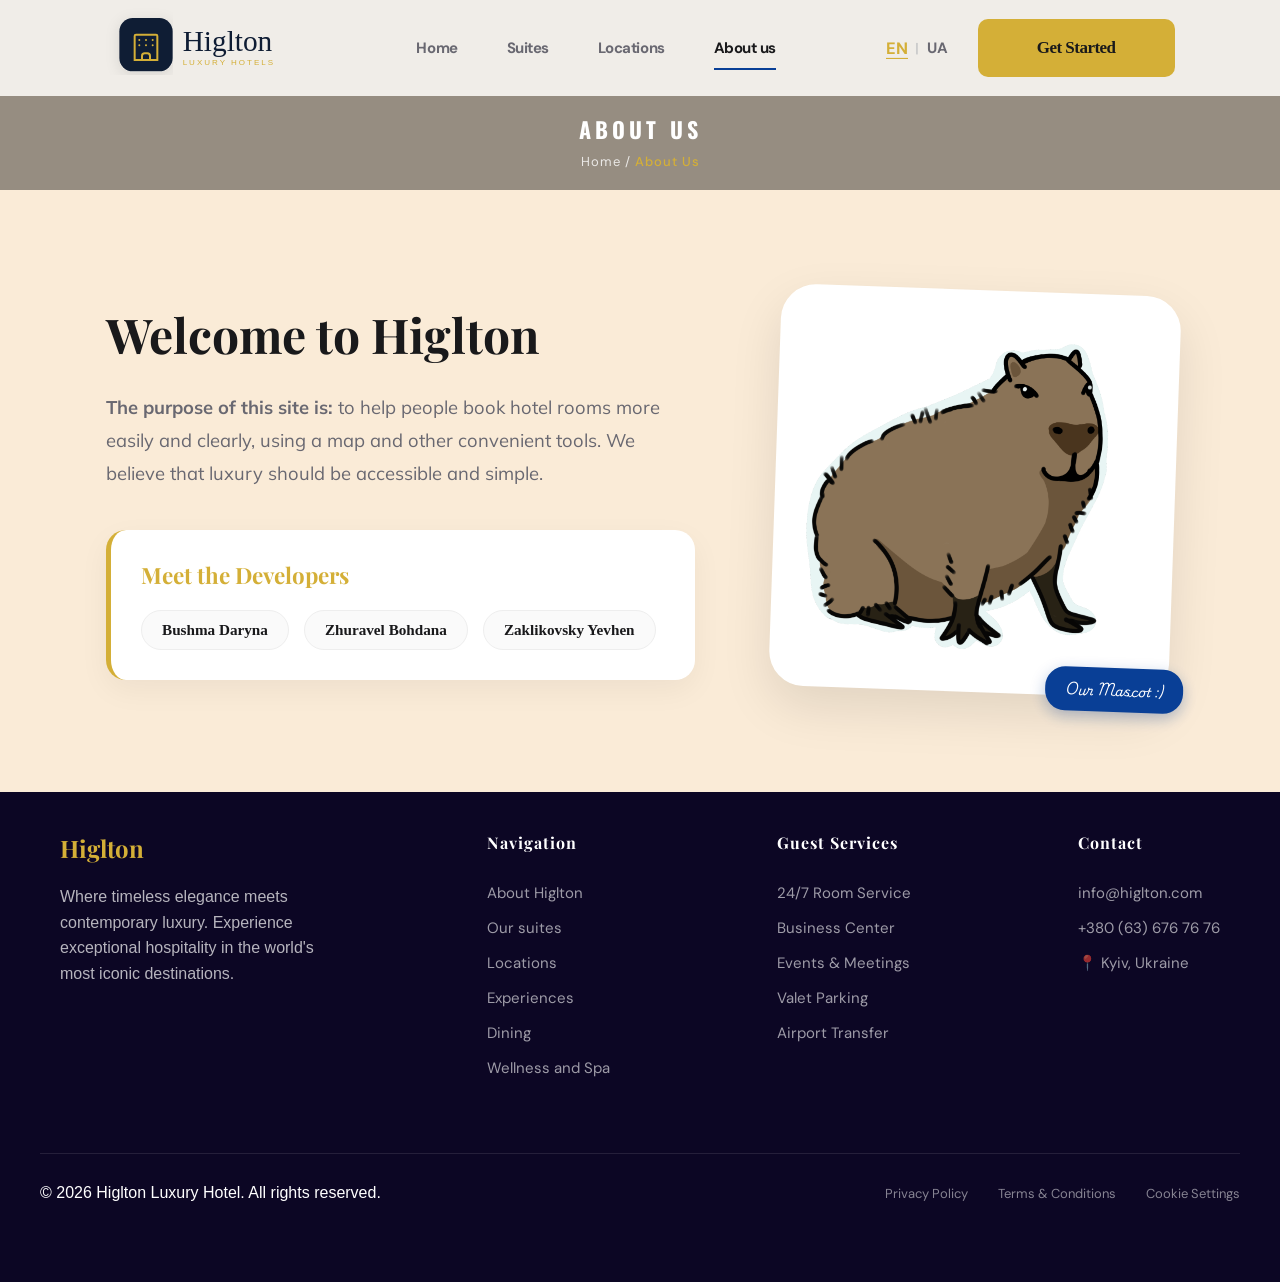
==== commit e88f6571: "Update" ====
--- a/aboutus.html
+++ b/aboutus.html
@@ -65,7 +65,7 @@
                             <span data-i18n="about_purpose_text">to help people book hotel rooms more easily...</span>
                         </p>
                         
-                        <div class="developers-box">
+                        <div class="developers-box reveal fade-up delay-1">
                             <h3 class="developers-box__title" data-i18n="about_dev_title">Meet the Developers</h3>
                             <ul class="developers-list">
                                 <li class="developer-item" data-i18n="dev_1">Bushma Daryna</li>
@@ -75,7 +75,7 @@
                         </div>
                     </div>
 
-                    <div class="about-info__visual">
+                    <div class="about-info__visual  reveal fade-right">
                         <div class="capy-card">
                             <img src="images/capy.gif" alt="Capybara mascot" class="capy-img">
                             <div class="capy-badge" data-i18n="about_mascot">Our Mascot :)</div>
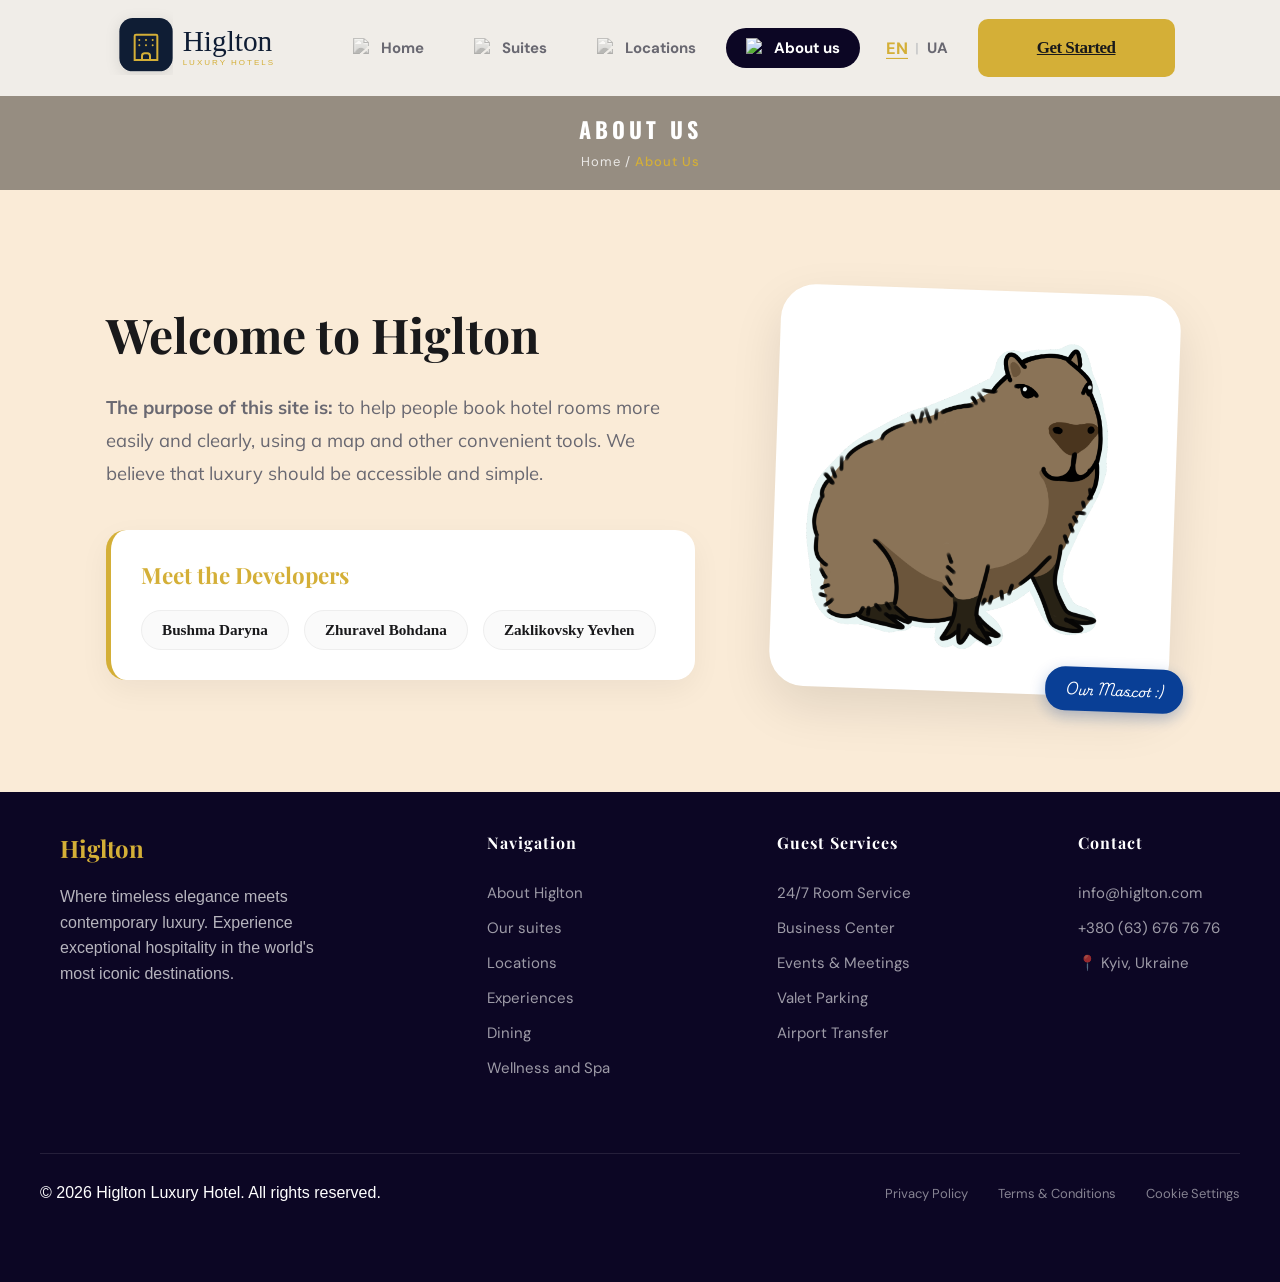
==== commit 838d100c: "Update" ====
--- a/aboutus.html
+++ b/aboutus.html
@@ -18,16 +18,28 @@
                     <img src="images/higlton.svg" alt="Logo" width="200">
                     <ul class="header__list">
                         <li class="header__list-item">
-                            <a class="header__list-link" href="index.html" data-i18n="nav_home">Home</a>
+                            <a class="header__list-link" href="index.html">
+                                <img src="images/SVG, header/building-user-svgrepo-com.svg" alt="home" class="nav-icon">
+                                <span data-i18n="nav_home">Home</span>
+                            </a>
                         </li>
                         <li class="header__list-item">
-                            <a class="header__list-link " href="suites.html" data-i18n="nav_suites">Suites</a>
-                        </li>
-                        <li class="header__list-item" >
-                            <a class="header__list-link" href="locations.html" data-i18n="nav_locations">Locations</a>
+                            <a class="header__list-link" href="suites.html">
+                                <img src="images/SVG, header/bed-svgrepo-com.svg" alt="suites" class="nav-icon">
+                                <span data-i18n="nav_suites">Suites</span>
+                            </a>
                         </li>
                         <li class="header__list-item">
-                            <a class="header__list-link active" href="aboutus.html" data-i18n="nav_about">About us</a>
+                            <a class="header__list-link" href="locations.html">
+                                <img src="images/SVG, header/locations-route-svgrepo-com.svg" alt="locations" class="nav-icon">
+                                <span data-i18n="nav_locations">Locations</span>
+                            </a>
+                        </li>
+                        <li class="header__list-item">
+                            <a class="header__list-link active" href="aboutus.html">
+                                <img src="images/SVG, header/capybara-svgrepo-com.svg" alt="about" class="nav-icon capy-style">
+                                <span data-i18n="nav_about">About us</span>
+                            </a>
                         </li>
                     </ul>
                     
--- a/style.css
+++ b/style.css
@@ -42,38 +42,78 @@
     align-items: center;
 }
 
+
+
+/* --- ФІКС НАВІГАЦІЇ: ПРИБИРАЄМО ТОЧКИ ТА ОЖИВЛЯЄМО КАПІБАРУ --- */
+
 .header__list {
     display: flex;
-    gap: 49px;
-}
-
-ul {
-    list-style: none;
+    align-items: center;
+    gap: 10px;
+    list-style: none !important; /* ПРИБИРАЄ ТОЧКИ */
+    padding: 0;
+    margin: 0;
+}
+
+.header__list-item {
+    list-style: none !important; /* ПРИБИРАЄ ТОЧКИ (контрольно) */
+    display: block;
 }
 
 .header__list-link {
+    display: flex;
+    align-items: center;
+    gap: 8px;
+    padding: 10px 20px;
+    border-radius: 50px;
     font-family: "DM Sans", sans-serif;
     font-weight: 700;
     font-size: 15px;
-    letter-spacing: -0.47px;
     color: var(--gray);
-    transition: color 0.3s;
-}
-
-.header__list-link.active {
-    color: var(--dark);
-    border-bottom: 2px solid var(--blue);
-    padding-bottom: 10px; 
+    text-decoration: none;
+    transition: all 0.3s ease;
+    border: none !important;
+}
+
+/* Загальний стиль для іконок (крім капібари) */
+.nav-icon {
+    width: 20px;
+    height: 20px;
+    object-fit: contain;
+    filter: grayscale(1) opacity(0.6); /* Всі іконки сірі */
+    transition: all 0.3s ease;
+}
+
+/* --- СПЕЦІАЛЬНО ДЛЯ КАПІБАРИ (БЕЗ ФІЛЬТРІВ) --- */
+.nav-icon.capy-style {
+    filter: none !important; /* ПРИБИРАЄ СІРИЙ КОЛІР */
+    opacity: 1 !important;    /* ПРИБИРАЄ ПРОЗОРІСТЬ */
 }
 
 .header__list-link:hover {
     color: var(--dark);
-
-}
-
-a {
-    text-decoration: none;
-}
+    background-color: rgba(0, 0, 0, 0.05);
+}
+
+/* Активний стан (пігулка) */
+.header__list-link.active {
+    background-color: var(--bg-blue) !important;
+    color: #ffffff !important;
+}
+
+/* Коли пункт активний, звичайні іконки стають білими */
+.header__list-link.active .nav-icon:not(.capy-style) {
+    filter: brightness(0) invert(1) !important;
+}
+
+/* Капібара залишається собою навіть у темній пігулці */
+.header__list-link.active .capy-style {
+    filter: none !important;
+}
+
+
+
+
 
 .header__button {
     font-weight: 700;
--- a/style.css
+++ b/style.css
@@ -42,38 +42,78 @@
     align-items: center;
 }
 
+
+
+/* --- ФІКС НАВІГАЦІЇ: ПРИБИРАЄМО ТОЧКИ ТА ОЖИВЛЯЄМО КАПІБАРУ --- */
+
 .header__list {
     display: flex;
-    gap: 49px;
-}
-
-ul {
-    list-style: none;
+    align-items: center;
+    gap: 10px;
+    list-style: none !important; /* ПРИБИРАЄ ТОЧКИ */
+    padding: 0;
+    margin: 0;
+}
+
+.header__list-item {
+    list-style: none !important; /* ПРИБИРАЄ ТОЧКИ (контрольно) */
+    display: block;
 }
 
 .header__list-link {
+    display: flex;
+    align-items: center;
+    gap: 8px;
+    padding: 10px 20px;
+    border-radius: 50px;
     font-family: "DM Sans", sans-serif;
     font-weight: 700;
     font-size: 15px;
-    letter-spacing: -0.47px;
     color: var(--gray);
-    transition: color 0.3s;
-}
-
-.header__list-link.active {
-    color: var(--dark);
-    border-bottom: 2px solid var(--blue);
-    padding-bottom: 10px; 
+    text-decoration: none;
+    transition: all 0.3s ease;
+    border: none !important;
+}
+
+/* Загальний стиль для іконок (крім капібари) */
+.nav-icon {
+    width: 20px;
+    height: 20px;
+    object-fit: contain;
+    filter: grayscale(1) opacity(0.6); /* Всі іконки сірі */
+    transition: all 0.3s ease;
+}
+
+/* --- СПЕЦІАЛЬНО ДЛЯ КАПІБАРИ (БЕЗ ФІЛЬТРІВ) --- */
+.nav-icon.capy-style {
+    filter: none !important; /* ПРИБИРАЄ СІРИЙ КОЛІР */
+    opacity: 1 !important;    /* ПРИБИРАЄ ПРОЗОРІСТЬ */
 }
 
 .header__list-link:hover {
     color: var(--dark);
-
-}
-
-a {
-    text-decoration: none;
-}
+    background-color: rgba(0, 0, 0, 0.05);
+}
+
+/* Активний стан (пігулка) */
+.header__list-link.active {
+    background-color: var(--bg-blue) !important;
+    color: #ffffff !important;
+}
+
+/* Коли пункт активний, звичайні іконки стають білими */
+.header__list-link.active .nav-icon:not(.capy-style) {
+    filter: brightness(0) invert(1) !important;
+}
+
+/* Капібара залишається собою навіть у темній пігулці */
+.header__list-link.active .capy-style {
+    filter: none !important;
+}
+
+
+
+
 
 .header__button {
     font-weight: 700;
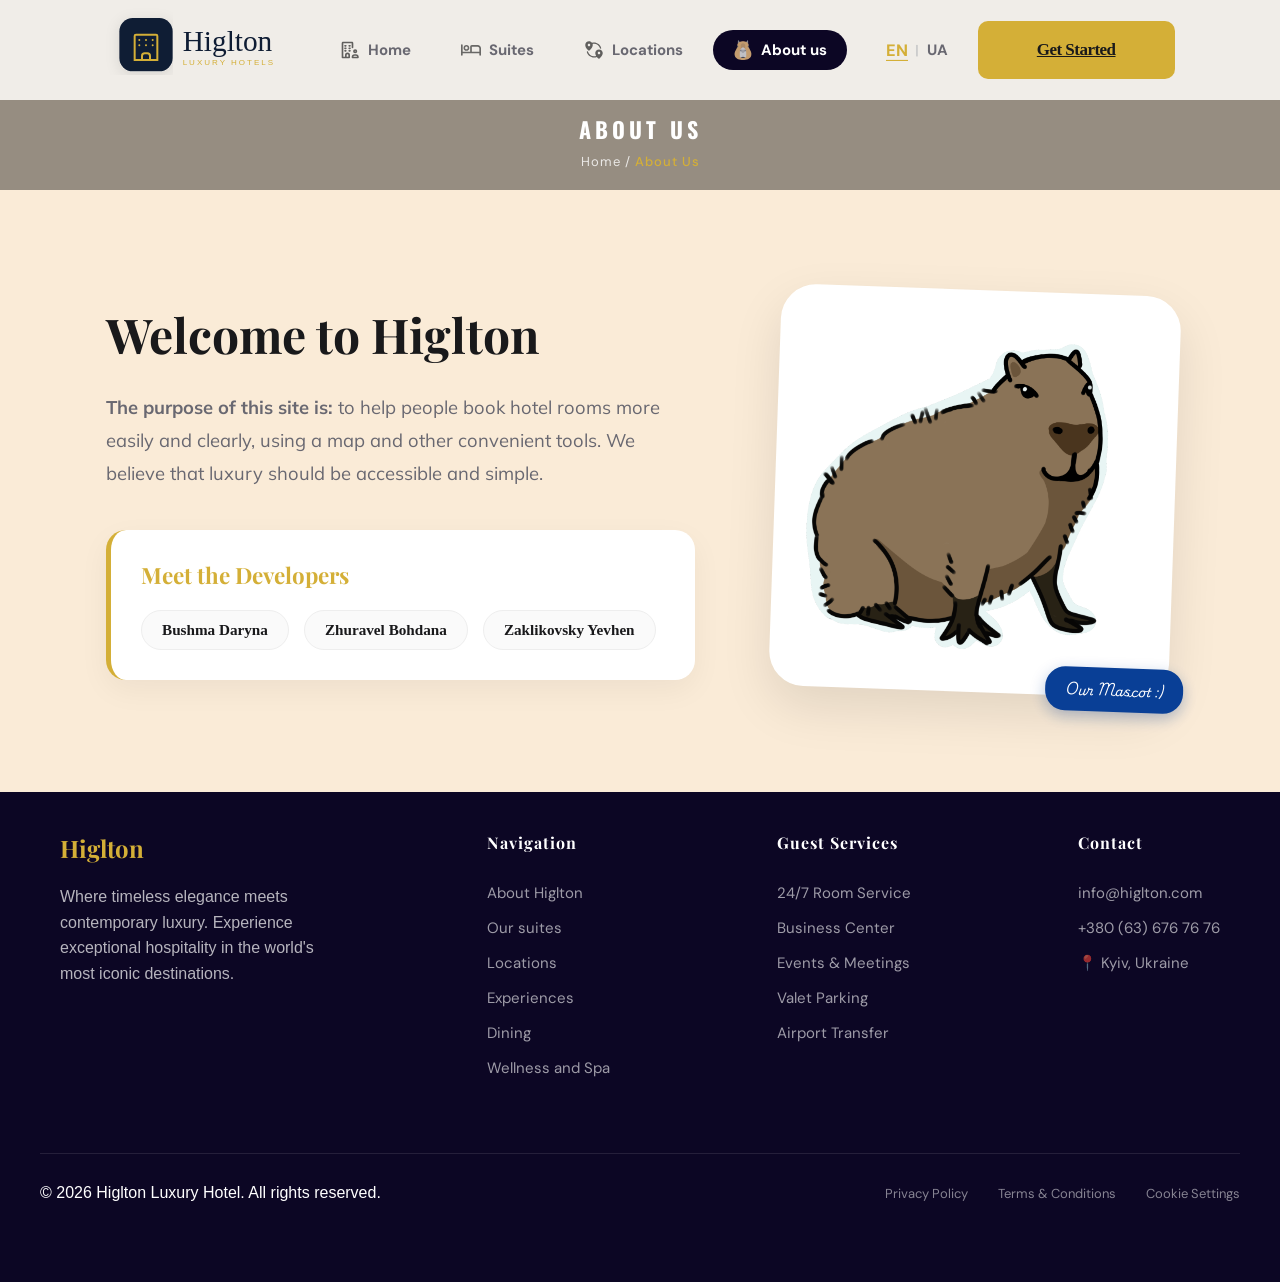
==== commit a0a15efd: "Update some changes" ====
--- a/aboutus.html
+++ b/aboutus.html
@@ -13,12 +13,24 @@
         <body style="background-color: antiquewhite">
 
         <header class="header">
-            <div class="header__container"> 
+            <!-- Додано клас header__wrapper для правильного вирівнювання -->
+            <div class="header__container header__wrapper"> 
+                
+                <!-- 1. Логотип (винесено за межі nav, щоб його завжди було видно) -->
+                <a href="index.html" class="logo-link">
+                    <img src="images/higlton.svg" alt="Logo" width="200">
+                </a>
+
+                <!-- 2. Кнопка Гамбургер (буде видима лише на телефонах) -->
+                <div class="header__hamburger" id="hamburger-btn">
+                    ☰
+                </div>
+
+                <!-- 3. Навігація (ховається на телефонах) -->
                 <nav class="header__nav">
-                    <img src="images/higlton.svg" alt="Logo" width="200">
                     <ul class="header__list">
                         <li class="header__list-item">
-                            <a class="header__list-link" href="index.html">
+                            <a class="header__list-link " href="index.html">
                                 <img src="images/SVG, header/building-user-svgrepo-com.svg" alt="home" class="nav-icon">
                                 <span data-i18n="nav_home">Home</span>
                             </a>
@@ -49,11 +61,11 @@
                             <span class="lang-divider">|</span>
                             <span class="lang-btn" data-lang="ua">UA</span>
                         </div>
-                        <a class="header__button" href="getstarted.html" data-i18n="nav_getstarted">Get Started</a>
+                        <a id="authBtn" class="header__button" href="getstarted.html" data-i18n="nav_getstarted">Get Started</a>
                     </div>
-                    
                 </nav>
             </div>
+
         </header>
 
         <section class="aboutus-hero">
--- a/style.css
+++ b/style.css
@@ -40,11 +40,33 @@
     display: flex;
     justify-content: space-between;
     align-items: center;
-}
-
-
-
-/* --- ФІКС НАВІГАЦІЇ: ПРИБИРАЄМО ТОЧКИ ТА ОЖИВЛЯЄМО КАПІБАРУ --- */
+    gap: 40px;
+}
+
+/* Новий контейнер-обгортка для шапки */
+.header__wrapper {
+    display: flex;
+    justify-content: space-between;
+    align-items: center;
+    width: 100%;
+}
+
+/* Стилі для кнопки гамбургера */
+.header__hamburger {
+    display: none; /* За замовчуванням на ПК приховано */
+    font-size: 32px;
+    cursor: pointer;
+    color: var(--dark);
+    z-index: 2000; /* Щоб кнопка була над меню, коли воно відкрите */
+    user-select: none;
+}
+
+/* Змінюємо вигляд кнопки при наведенні */
+.header__hamburger:hover {
+    color: var(--blackgold);
+}
+
+
 
 .header__list {
     display: flex;
@@ -84,7 +106,7 @@
     transition: all 0.3s ease;
 }
 
-/* --- СПЕЦІАЛЬНО ДЛЯ КАПІБАРИ (БЕЗ ФІЛЬТРІВ) --- */
+/* --- СПЕЦІАЛЬНО ДЛЯ КАПІБАРИ  --- */
 .nav-icon.capy-style {
     filter: none !important; /* ПРИБИРАЄ СІРИЙ КОЛІР */
     opacity: 1 !important;    /* ПРИБИРАЄ ПРОЗОРІСТЬ */
@@ -287,7 +309,8 @@
     background-color: white; /* Фон картки */
     padding: 50px 40px;
     border-radius: 300px 300px 30px 300px;
-    width: 400px;
+    width: 100%;
+    max-width: 400px;
     flex-shrink: 0;
     box-shadow: 0 20px 50px rgba(0,0,0,0.2); /* Тінь, щоб картка "відірвалася" від фону */
     z-index: 10; /* Щоб була поверх фону */
@@ -2384,7 +2407,9 @@
     padding: 80px 0;
     border-radius: 40px; /* Скруглення всієї великої плашки */
     margin: 40px 20px;
-    height: 500px;
+    height: auto;
+    min-height: 500px;
+    padding-bottom: 60px;
 }
 
 .getting-here__container {
@@ -2473,7 +2498,9 @@
     border-radius: 40px;
     margin: 40px 20px;
     box-shadow: 0 4px 20px rgba(0, 0, 0, 0.02);
-    height: 400px;
+    height: auto;
+    min-height: 400px;
+    padding-bottom: 60px;
 }
 
 .attractions__container {
@@ -2679,13 +2706,15 @@
     justify-content: center;
     align-items: center;
     min-height: 100vh;
-    background: #f0f0f0; /* Або твій градієнт */
+    background: #f0f0f0; 
 }
 
 .auth-container {
     position: relative;
-    width: 850px;
-    height: 550px;
+    width: 100%;
+    max-width: 850px;
+    height: auto;
+    min-height: 550px;
     background: #fff;
     border-radius: 30px;
     box-shadow: 0 0 30px rgba(0,0,0,0.1);
@@ -2726,7 +2755,7 @@
 
 .form-box.registration {
     visibility: hidden;
-    z-index: 1; /* Змініть з 2 на 1, щоб логіка була однаковою */
+    z-index: 1; 
 }
 
 .auth-container.active .form-box.registration {
@@ -2894,3 +2923,562 @@
 .auth-capy-img:hover {
     transform: scale(1.1) rotate(5deg);
 }
+
+
+/* ========================================= */
+/* СТИЛІ ДЛЯ СТОРІНКИ ПОМИЛКИ 404 */
+
+
+.container_eror {
+    display: flex;
+    flex-direction: column;
+    justify-content: center;
+    align-items: center;
+    height: 100vh;
+    text-align: center;
+    background-color: #FAFAFA; /* Світлий приємний фон */
+    font-family: 'DM Sans', sans-serif;
+    padding: 20px;
+}
+
+.container_eror h1 {
+    /* Робимо цифри величезними та адаптивними */
+    font-size: clamp(8rem, 15vw, 15rem); 
+    font-family: 'Playfair Display', serif;
+    margin: 0;
+    color: var(--blackgold); /* Ваш фірмовий золотий колір */
+    line-height: 1;
+    text-shadow: 4px 4px 15px rgba(212, 175, 55, 0.2); /* Легке золоте світіння */
+}
+
+.container_eror p {
+    font-size: 1.2rem;
+    color: var(--gray);
+    margin-top: 10px;
+    margin-bottom: 40px;
+    letter-spacing: 1px;
+}
+
+.btn_eror {
+    display: inline-flex;
+    align-items: center;
+    justify-content: center;
+    padding: 16px 40px;
+    background-color: var(--dark); /* Темний фон кнопки */
+    color: white;
+    text-decoration: none;
+    border-radius: 10px; /* Заокруглення як у інших кнопок */
+    font-weight: 700;
+    font-family: 'DM Sans', sans-serif;
+    text-transform: uppercase;
+    letter-spacing: 1px;
+    transition: all 0.3s ease;
+    box-shadow: 0 10px 20px rgba(0, 0, 0, 0.1); /* Тінь кнопки */
+}
+
+.btn_eror:hover {
+    background-color: var(--blackgold); /* Золотий при наведенні */
+    color: white;
+    transform: translateY(-5px); /* Ефект підняття */
+    box-shadow: 0 15px 25px rgba(212, 175, 55, 0.3); /* Золота тінь */
+}
+
+
+/* ========================================= */
+/* ОСОБИСТИЙ ПРОФІЛЬ (PROFILE PAGE)          */
+/* ========================================= */
+.profile-layout {
+    display: flex;
+    gap: 40px;
+    align-items: flex-start;
+}
+
+@media (max-width: 768px) {
+    .profile-layout { flex-direction: column; }
+}
+
+.profile-sidebar {
+    width: 280px;
+    background: white;
+    border-radius: 20px;
+    padding: 30px 20px;
+    box-shadow: 0 10px 30px rgba(0,0,0,0.05);
+    flex-shrink: 0;
+}
+
+.user-info {
+    text-align: center;
+    border-bottom: 1px solid #eee;
+    padding-bottom: 20px;
+    margin-bottom: 20px;
+}
+
+.user-avatar {
+    font-size: 50px;
+    background: var(--bg-light);
+    width: 80px;
+    height: 80px;
+    border-radius: 50%;
+    display: flex;
+    align-items: center;
+    justify-content: center;
+    margin: 0 auto 15px;
+    color: var(--blackgold);
+}
+
+.user-info h3 { font-family: "Playfair Display", serif; color: var(--dark); margin-bottom: 5px; }
+.user-info p { font-family: "DM Sans", sans-serif; color: var(--gray); font-size: 14px; margin-bottom: 15px; }
+
+.logout-link {
+    background: none; border: none; color: #e74c3c; font-weight: bold; cursor: pointer; transition: 0.3s;
+}
+.logout-link:hover { text-decoration: underline; }
+
+.profile-nav { display: flex; flex-direction: column; gap: 10px; }
+
+.tab-btn {
+    background: transparent; border: none; text-align: left; padding: 12px 20px; border-radius: 10px;
+    font-family: "DM Sans", sans-serif; font-size: 16px; font-weight: 600; color: var(--gray); cursor: pointer;
+    transition: 0.3s;
+}
+.tab-btn:hover { background: #f5f5f5; color: var(--dark); }
+.tab-btn.active { background: var(--dark); color: white; }
+
+.profile-content { flex-grow: 1; }
+
+.tab-content { display: none; animation: slideUp 0.4s ease; }
+.tab-content.active { display: block; }
+.tab-content h2 { font-family: "Playfair Display", serif; color: var(--dark); margin-bottom: 25px; border-bottom: 2px solid var(--blackgold); padding-bottom: 10px; display: inline-block; }
+
+/* Картки бронювання */
+.booking-item {
+    background: white; border-radius: 15px; padding: 20px 25px; margin-bottom: 15px;
+    display: flex; justify-content: space-between; align-items: center; box-shadow: 0 4px 15px rgba(0,0,0,0.03);
+    border-left: 5px solid var(--blackgold);
+}
+.book-info h4 { font-family: "Playfair Display", serif; font-size: 20px; color: var(--dark); margin-bottom: 8px; }
+.book-info p { font-family: "DM Sans", sans-serif; font-size: 14px; color: var(--gray); margin-bottom: 4px; }
+.status-badge { background: #e8f5e9; color: #2ecc71; padding: 5px 15px; border-radius: 20px; font-weight: bold; font-family: "DM Sans", sans-serif; font-size: 14px; }
+
+/* Картки знижок */
+/* Картки знижок */
+.discount-card {
+    background: white; 
+    border-radius: 15px; 
+    padding: 20px; 
+    margin-bottom: 15px;
+    display: flex; 
+    align-items: center; 
+    gap: 20px; 
+    box-shadow: 0 4px 15px rgba(0,0,0,0.03);
+    border: 1px dashed var(--blackgold);
+}
+.discount-icon { 
+    font-size: 35px; 
+}
+.discount-info { 
+    flex-grow: 1; 
+}
+.discount-info h3 { 
+    font-family: "DM Sans", sans-serif; 
+    color: var(--dark); 
+    margin-bottom: 5px; 
+}
+.discount-info p { 
+    font-family: "DM Sans", sans-serif; 
+    color: var(--gray); 
+    font-size: 14px; 
+}
+.discount-code { 
+    background: var(--dark); 
+    color: var(--blackgold); 
+    padding: 8px 20px; 
+    border-radius: 8px; 
+    font-family: monospace; 
+    font-size: 18px; 
+    font-weight: bold; 
+    letter-spacing: 2px; 
+}
+
+/* ========================================= */
+/* СТИЛІ АДМІН-ПАНЕЛІ (PROFILE)              */
+/* ========================================= */
+
+/* Бейдж ролі користувача */
+.user-role-badge {
+    display: inline-block;
+    padding: 5px 15px;
+    border-radius: 20px;
+    font-size: 12px;
+    font-family: "DM Sans", sans-serif;
+    font-weight: 700;
+    background: #e8f5e9;
+    color: #2ecc71;
+    margin-bottom: 15px;
+    text-transform: uppercase;
+    letter-spacing: 1px;
+}
+
+/* Бейдж для Адміна (Золотий) */
+.user-role-badge.admin-badge {
+    background: rgba(212, 175, 55, 0.15); /* Золотий фон з прозорістю */
+    color: var(--blackgold);
+    border: 1px solid var(--blackgold);
+}
+
+/* Кнопка "Додати кімнату" для адміна */
+.btn-add-room {
+    background-color: var(--dark);
+    color: white;
+    border: none;
+    padding: 10px 20px;
+    border-radius: 8px;
+    font-family: "DM Sans", sans-serif;
+    font-weight: bold;
+    cursor: pointer;
+    transition: 0.3s;
+}
+
+.btn-add-room:hover {
+    background-color: var(--blackgold);
+}
+
+/* Картка бронювання для адміна */
+.admin-booking-card {
+    border-left: 5px solid var(--blue); /* Відрізняється від користувацької (золотої) */
+    align-items: flex-start;
+}
+
+.admin-ref {
+    font-family: monospace;
+    font-size: 14px;
+    color: var(--gray);
+    background: var(--bg-light);
+    padding: 2px 8px;
+    border-radius: 5px;
+    margin-left: 10px;
+}
+
+/* Кнопки дій для адміна (Підтвердити / Скасувати) */
+.admin-actions {
+    display: flex;
+    flex-direction: column;
+    gap: 8px;
+}
+
+.btn-action {
+    border: none;
+    padding: 8px 15px;
+    border-radius: 6px;
+    font-family: "DM Sans", sans-serif;
+    font-size: 13px;
+    font-weight: bold;
+    cursor: pointer;
+    transition: 0.3s;
+}
+
+.btn-action.approve {
+    background-color: #e8f5e9;
+    color: #2ecc71;
+}
+
+.btn-action.approve:hover {
+    background-color: #2ecc71;
+    color: white;
+}
+
+.btn-action.cancel {
+    background-color: #ffebee;
+    color: #e74c3c;
+}
+
+.btn-action.cancel:hover {
+    background-color: #e74c3c;
+    color: white;
+}
+
+
+
+
+
+
+
+
+/* ========================================= */
+/* СТОРІНКА УСПІХУ (SUCCESS PAGE)            */
+/* ========================================= */
+.success-page {
+    display: flex;
+    justify-content: center;
+    align-items: center;
+    min-height: 100vh;
+    background-color: var(--bg-light);
+    padding: 20px;
+}
+
+.success-container {
+    background: white;
+    padding: 50px 40px;
+    border-radius: 30px;
+    box-shadow: 0 15px 35px rgba(0,0,0,0.05);
+    text-align: center;
+    max-width: 500px;
+    width: 100%;
+    border-top: 6px solid var(--blackgold); /* Золота лінія зверху */
+}
+
+/* Відео капібари на сторінці успіху */
+.success-capy-video {
+    width: 100%;
+    max-height: 250px;
+    object-fit: cover;
+    border-radius: 20px; /* Красиві заокруглені кути */
+    margin-bottom: 25px;
+    box-shadow: 0 10px 20px rgba(0,0,0,0.1);
+    border: 4px solid var(--bg-light);
+    background-color: #000; /* На випадок, якщо відео довго вантажиться */
+}
+
+.success-container h1 {
+    font-family: 'Playfair Display', serif;
+    color: var(--dark);
+    margin-bottom: 15px;
+    font-size: 32px;
+}
+
+.success-desc {
+    font-family: "DM Sans", sans-serif;
+    color: var(--gray);
+    margin-bottom: 30px;
+    line-height: 1.6;
+    font-size: 15px;
+}
+
+.success-btn {
+    display: inline-block;
+    text-decoration: none;
+    margin-bottom: 25px;
+    width: 100%; /* Розтягуємо кнопку на всю ширину картки */
+    text-align: center;
+}
+
+.redirect-notice {
+    font-family: "DM Sans", sans-serif;
+    font-size: 13px;
+    color: #999;
+}
+
+/* Золота цифра, що зменшується */
+.countdown {
+    font-weight: 700;
+    color: var(--blackgold);
+    font-size: 16px;
+}
+
+.video-overlay {
+    width: 100%;
+    height: 200px; /* Приблизна висота майбутнього відео */
+    background: #fdfaf5;
+    border: 2px dashed var(--blackgold);
+    border-radius: 20px;
+    display: flex;
+    flex-direction: column;
+    justify-content: center;
+    align-items: center;
+    margin-bottom: 25px;
+    gap: 15px;
+}
+
+.gift-box {
+    font-size: 50px;
+    animation: bounce 2s infinite;
+}
+
+@keyframes bounce {
+    0%, 100% { transform: translateY(0); }
+    50% { transform: translateY(-10px); }
+}
+
+.success-capy-video {
+    width: 100%;
+    max-height: 250px;
+    border-radius: 20px;
+    margin-bottom: 25px;
+    box-shadow: 0 10px 20px rgba(0,0,0,0.1);
+}
+
+
+
+
+
+/* Стиль для гіфки на сторінці успіху */
+.success-capy {
+    width: 180px;
+    height: 180px;
+    object-fit: cover;
+    border-radius: 20%; /* Робимо її круглою */
+    margin: 0 auto 25px;
+    display: block;
+    box-shadow: 0 10px 25px rgba(0,0,0,0.1);
+    border: 4px solid white;
+    background-color: white;
+}
+
+/* Оновлений контейнер успіху (щоб все вирівняти) */
+.success-container {
+    background: white;
+    padding: 50px 40px;
+    border-radius: 30px;
+    box-shadow: 0 15px 35px rgba(0,0,0,0.05);
+    text-align: center;
+    max-width: 500px;
+    width: 100%;
+    border-top: 6px solid var(--blackgold);
+}
+
+
+
+
+
+
+
+
+
+
+
+/* --- АДАПТИВНІСТЬ ДЛЯ СІТОК ТА СПИСКІВ --- */
+@media (max-width: 992px) {
+    /* Планшети: робимо по 2 колонки замість 3 */
+    .experience__grid, 
+    .visitus__grid, 
+    .getting-here__grid {
+        grid-template-columns: repeat(2, 1fr);
+    }
+    
+    .accommodations__grid {
+        grid-template-columns: repeat(3, 1fr); /* Було 6, робимо 3 */
+    }
+
+    /* Футер */
+    .footer__container {
+        flex-direction: column;
+        gap: 40px;
+    }
+}
+
+@media (max-width: 768px) {
+    /* Смартфони: все в одну колонку */
+    .experience__grid, 
+    .visitus__grid, 
+    .getting-here__grid,
+    .details-grid {
+        grid-template-columns: 1fr;
+    }
+
+    .accommodations__grid {
+        grid-template-columns: repeat(2, 1fr); /* Можна по 2 маленькі картки емоцій */
+    }
+
+    /* Секція Vibe: робимо один стовпчик */
+    .vibe__container {
+        flex-direction: column;
+        gap: 40px;
+    }
+    .vibe__images {
+        flex-direction: column; /* Малюнки один під одним */
+        align-items: center;
+    }
+    .vibe-column--offset {
+        margin-top: 0; /* Прибираємо відступ на мобільних */
+    }
+
+    /* Секція Begin Trip */
+    .begin-yrtrp__container {
+        flex-direction: column;
+        text-align: center;
+    }
+
+    /* Футер нижня частина */
+    .footer__copyright {
+        flex-direction: column;
+        gap: 20px;
+        text-align: center;
+    }
+}
+
+@media (max-width: 480px) {
+    /* Дуже малі екрани */
+    .accommodations__grid {
+        grid-template-columns: 1fr; /* Навіть емоції в 1 колонку */
+    }
+}
+
+
+@media (max-width: 900px) {
+    .hero__container > .hero__container,
+    .hero__container {
+        flex-direction: column; /* Текст зверху, картка знизу */
+        text-align: center;
+        gap: 40px;
+        padding-top: 50px;
+    }
+
+    .hero__desc-sub {
+        font-size: 60px; /* Зменшуємо величезний текст 100px */
+    }
+}
+
+
+@media (max-width: 992px) {
+    .header__nav {
+        position: fixed;
+        top: 0;
+        right: -100%; /* Ховаємо за правий край екрана */
+        width: 70%; /* Ширина меню на телефоні */
+        height: 100vh;
+        background-color: var(--bg-light);
+        flex-direction: column;
+        justify-content: center;
+        align-items: center;
+        gap: 30px;
+        transition: right 0.3s ease;
+        box-shadow: -10px 0 30px rgba(0,0,0,0.1);
+    }
+
+    /* Клас, який додаватиме JS при кліку на іконку гамбургера */
+    .header__nav.is-open {
+        right: 0; 
+    }
+
+    .header__list {
+        flex-direction: column;
+    }
+    
+    .header__actions {
+        flex-direction: column;
+    }
+
+    .header__hamburger {
+        display: block; /* Показуємо кнопку на планшетах і телефонах */
+    }
+}
+
+@media (max-width: 768px) {
+    .auth-container {
+        height: auto;
+        padding-bottom: 20px;
+    }
+    /* Вимикаємо анімацію виїзду для смартфонів, робимо форми статичними */
+    .toggle-box {
+        display: none; 
+    }
+    .form-box {
+        position: relative;
+        width: 100%;
+        visibility: visible !important;
+        opacity: 1 !important;
+    }
+    .form-box.registration {
+        display: none; /* Показуємо або ховаємо через JS напряму */
+    }
+}
--- a/style.css
+++ b/style.css
@@ -40,11 +40,33 @@
     display: flex;
     justify-content: space-between;
     align-items: center;
-}
-
-
-
-/* --- ФІКС НАВІГАЦІЇ: ПРИБИРАЄМО ТОЧКИ ТА ОЖИВЛЯЄМО КАПІБАРУ --- */
+    gap: 40px;
+}
+
+/* Новий контейнер-обгортка для шапки */
+.header__wrapper {
+    display: flex;
+    justify-content: space-between;
+    align-items: center;
+    width: 100%;
+}
+
+/* Стилі для кнопки гамбургера */
+.header__hamburger {
+    display: none; /* За замовчуванням на ПК приховано */
+    font-size: 32px;
+    cursor: pointer;
+    color: var(--dark);
+    z-index: 2000; /* Щоб кнопка була над меню, коли воно відкрите */
+    user-select: none;
+}
+
+/* Змінюємо вигляд кнопки при наведенні */
+.header__hamburger:hover {
+    color: var(--blackgold);
+}
+
+
 
 .header__list {
     display: flex;
@@ -84,7 +106,7 @@
     transition: all 0.3s ease;
 }
 
-/* --- СПЕЦІАЛЬНО ДЛЯ КАПІБАРИ (БЕЗ ФІЛЬТРІВ) --- */
+/* --- СПЕЦІАЛЬНО ДЛЯ КАПІБАРИ  --- */
 .nav-icon.capy-style {
     filter: none !important; /* ПРИБИРАЄ СІРИЙ КОЛІР */
     opacity: 1 !important;    /* ПРИБИРАЄ ПРОЗОРІСТЬ */
@@ -287,7 +309,8 @@
     background-color: white; /* Фон картки */
     padding: 50px 40px;
     border-radius: 300px 300px 30px 300px;
-    width: 400px;
+    width: 100%;
+    max-width: 400px;
     flex-shrink: 0;
     box-shadow: 0 20px 50px rgba(0,0,0,0.2); /* Тінь, щоб картка "відірвалася" від фону */
     z-index: 10; /* Щоб була поверх фону */
@@ -2384,7 +2407,9 @@
     padding: 80px 0;
     border-radius: 40px; /* Скруглення всієї великої плашки */
     margin: 40px 20px;
-    height: 500px;
+    height: auto;
+    min-height: 500px;
+    padding-bottom: 60px;
 }
 
 .getting-here__container {
@@ -2473,7 +2498,9 @@
     border-radius: 40px;
     margin: 40px 20px;
     box-shadow: 0 4px 20px rgba(0, 0, 0, 0.02);
-    height: 400px;
+    height: auto;
+    min-height: 400px;
+    padding-bottom: 60px;
 }
 
 .attractions__container {
@@ -2679,13 +2706,15 @@
     justify-content: center;
     align-items: center;
     min-height: 100vh;
-    background: #f0f0f0; /* Або твій градієнт */
+    background: #f0f0f0; 
 }
 
 .auth-container {
     position: relative;
-    width: 850px;
-    height: 550px;
+    width: 100%;
+    max-width: 850px;
+    height: auto;
+    min-height: 550px;
     background: #fff;
     border-radius: 30px;
     box-shadow: 0 0 30px rgba(0,0,0,0.1);
@@ -2726,7 +2755,7 @@
 
 .form-box.registration {
     visibility: hidden;
-    z-index: 1; /* Змініть з 2 на 1, щоб логіка була однаковою */
+    z-index: 1; 
 }
 
 .auth-container.active .form-box.registration {
@@ -2894,3 +2923,562 @@
 .auth-capy-img:hover {
     transform: scale(1.1) rotate(5deg);
 }
+
+
+/* ========================================= */
+/* СТИЛІ ДЛЯ СТОРІНКИ ПОМИЛКИ 404 */
+
+
+.container_eror {
+    display: flex;
+    flex-direction: column;
+    justify-content: center;
+    align-items: center;
+    height: 100vh;
+    text-align: center;
+    background-color: #FAFAFA; /* Світлий приємний фон */
+    font-family: 'DM Sans', sans-serif;
+    padding: 20px;
+}
+
+.container_eror h1 {
+    /* Робимо цифри величезними та адаптивними */
+    font-size: clamp(8rem, 15vw, 15rem); 
+    font-family: 'Playfair Display', serif;
+    margin: 0;
+    color: var(--blackgold); /* Ваш фірмовий золотий колір */
+    line-height: 1;
+    text-shadow: 4px 4px 15px rgba(212, 175, 55, 0.2); /* Легке золоте світіння */
+}
+
+.container_eror p {
+    font-size: 1.2rem;
+    color: var(--gray);
+    margin-top: 10px;
+    margin-bottom: 40px;
+    letter-spacing: 1px;
+}
+
+.btn_eror {
+    display: inline-flex;
+    align-items: center;
+    justify-content: center;
+    padding: 16px 40px;
+    background-color: var(--dark); /* Темний фон кнопки */
+    color: white;
+    text-decoration: none;
+    border-radius: 10px; /* Заокруглення як у інших кнопок */
+    font-weight: 700;
+    font-family: 'DM Sans', sans-serif;
+    text-transform: uppercase;
+    letter-spacing: 1px;
+    transition: all 0.3s ease;
+    box-shadow: 0 10px 20px rgba(0, 0, 0, 0.1); /* Тінь кнопки */
+}
+
+.btn_eror:hover {
+    background-color: var(--blackgold); /* Золотий при наведенні */
+    color: white;
+    transform: translateY(-5px); /* Ефект підняття */
+    box-shadow: 0 15px 25px rgba(212, 175, 55, 0.3); /* Золота тінь */
+}
+
+
+/* ========================================= */
+/* ОСОБИСТИЙ ПРОФІЛЬ (PROFILE PAGE)          */
+/* ========================================= */
+.profile-layout {
+    display: flex;
+    gap: 40px;
+    align-items: flex-start;
+}
+
+@media (max-width: 768px) {
+    .profile-layout { flex-direction: column; }
+}
+
+.profile-sidebar {
+    width: 280px;
+    background: white;
+    border-radius: 20px;
+    padding: 30px 20px;
+    box-shadow: 0 10px 30px rgba(0,0,0,0.05);
+    flex-shrink: 0;
+}
+
+.user-info {
+    text-align: center;
+    border-bottom: 1px solid #eee;
+    padding-bottom: 20px;
+    margin-bottom: 20px;
+}
+
+.user-avatar {
+    font-size: 50px;
+    background: var(--bg-light);
+    width: 80px;
+    height: 80px;
+    border-radius: 50%;
+    display: flex;
+    align-items: center;
+    justify-content: center;
+    margin: 0 auto 15px;
+    color: var(--blackgold);
+}
+
+.user-info h3 { font-family: "Playfair Display", serif; color: var(--dark); margin-bottom: 5px; }
+.user-info p { font-family: "DM Sans", sans-serif; color: var(--gray); font-size: 14px; margin-bottom: 15px; }
+
+.logout-link {
+    background: none; border: none; color: #e74c3c; font-weight: bold; cursor: pointer; transition: 0.3s;
+}
+.logout-link:hover { text-decoration: underline; }
+
+.profile-nav { display: flex; flex-direction: column; gap: 10px; }
+
+.tab-btn {
+    background: transparent; border: none; text-align: left; padding: 12px 20px; border-radius: 10px;
+    font-family: "DM Sans", sans-serif; font-size: 16px; font-weight: 600; color: var(--gray); cursor: pointer;
+    transition: 0.3s;
+}
+.tab-btn:hover { background: #f5f5f5; color: var(--dark); }
+.tab-btn.active { background: var(--dark); color: white; }
+
+.profile-content { flex-grow: 1; }
+
+.tab-content { display: none; animation: slideUp 0.4s ease; }
+.tab-content.active { display: block; }
+.tab-content h2 { font-family: "Playfair Display", serif; color: var(--dark); margin-bottom: 25px; border-bottom: 2px solid var(--blackgold); padding-bottom: 10px; display: inline-block; }
+
+/* Картки бронювання */
+.booking-item {
+    background: white; border-radius: 15px; padding: 20px 25px; margin-bottom: 15px;
+    display: flex; justify-content: space-between; align-items: center; box-shadow: 0 4px 15px rgba(0,0,0,0.03);
+    border-left: 5px solid var(--blackgold);
+}
+.book-info h4 { font-family: "Playfair Display", serif; font-size: 20px; color: var(--dark); margin-bottom: 8px; }
+.book-info p { font-family: "DM Sans", sans-serif; font-size: 14px; color: var(--gray); margin-bottom: 4px; }
+.status-badge { background: #e8f5e9; color: #2ecc71; padding: 5px 15px; border-radius: 20px; font-weight: bold; font-family: "DM Sans", sans-serif; font-size: 14px; }
+
+/* Картки знижок */
+/* Картки знижок */
+.discount-card {
+    background: white; 
+    border-radius: 15px; 
+    padding: 20px; 
+    margin-bottom: 15px;
+    display: flex; 
+    align-items: center; 
+    gap: 20px; 
+    box-shadow: 0 4px 15px rgba(0,0,0,0.03);
+    border: 1px dashed var(--blackgold);
+}
+.discount-icon { 
+    font-size: 35px; 
+}
+.discount-info { 
+    flex-grow: 1; 
+}
+.discount-info h3 { 
+    font-family: "DM Sans", sans-serif; 
+    color: var(--dark); 
+    margin-bottom: 5px; 
+}
+.discount-info p { 
+    font-family: "DM Sans", sans-serif; 
+    color: var(--gray); 
+    font-size: 14px; 
+}
+.discount-code { 
+    background: var(--dark); 
+    color: var(--blackgold); 
+    padding: 8px 20px; 
+    border-radius: 8px; 
+    font-family: monospace; 
+    font-size: 18px; 
+    font-weight: bold; 
+    letter-spacing: 2px; 
+}
+
+/* ========================================= */
+/* СТИЛІ АДМІН-ПАНЕЛІ (PROFILE)              */
+/* ========================================= */
+
+/* Бейдж ролі користувача */
+.user-role-badge {
+    display: inline-block;
+    padding: 5px 15px;
+    border-radius: 20px;
+    font-size: 12px;
+    font-family: "DM Sans", sans-serif;
+    font-weight: 700;
+    background: #e8f5e9;
+    color: #2ecc71;
+    margin-bottom: 15px;
+    text-transform: uppercase;
+    letter-spacing: 1px;
+}
+
+/* Бейдж для Адміна (Золотий) */
+.user-role-badge.admin-badge {
+    background: rgba(212, 175, 55, 0.15); /* Золотий фон з прозорістю */
+    color: var(--blackgold);
+    border: 1px solid var(--blackgold);
+}
+
+/* Кнопка "Додати кімнату" для адміна */
+.btn-add-room {
+    background-color: var(--dark);
+    color: white;
+    border: none;
+    padding: 10px 20px;
+    border-radius: 8px;
+    font-family: "DM Sans", sans-serif;
+    font-weight: bold;
+    cursor: pointer;
+    transition: 0.3s;
+}
+
+.btn-add-room:hover {
+    background-color: var(--blackgold);
+}
+
+/* Картка бронювання для адміна */
+.admin-booking-card {
+    border-left: 5px solid var(--blue); /* Відрізняється від користувацької (золотої) */
+    align-items: flex-start;
+}
+
+.admin-ref {
+    font-family: monospace;
+    font-size: 14px;
+    color: var(--gray);
+    background: var(--bg-light);
+    padding: 2px 8px;
+    border-radius: 5px;
+    margin-left: 10px;
+}
+
+/* Кнопки дій для адміна (Підтвердити / Скасувати) */
+.admin-actions {
+    display: flex;
+    flex-direction: column;
+    gap: 8px;
+}
+
+.btn-action {
+    border: none;
+    padding: 8px 15px;
+    border-radius: 6px;
+    font-family: "DM Sans", sans-serif;
+    font-size: 13px;
+    font-weight: bold;
+    cursor: pointer;
+    transition: 0.3s;
+}
+
+.btn-action.approve {
+    background-color: #e8f5e9;
+    color: #2ecc71;
+}
+
+.btn-action.approve:hover {
+    background-color: #2ecc71;
+    color: white;
+}
+
+.btn-action.cancel {
+    background-color: #ffebee;
+    color: #e74c3c;
+}
+
+.btn-action.cancel:hover {
+    background-color: #e74c3c;
+    color: white;
+}
+
+
+
+
+
+
+
+
+/* ========================================= */
+/* СТОРІНКА УСПІХУ (SUCCESS PAGE)            */
+/* ========================================= */
+.success-page {
+    display: flex;
+    justify-content: center;
+    align-items: center;
+    min-height: 100vh;
+    background-color: var(--bg-light);
+    padding: 20px;
+}
+
+.success-container {
+    background: white;
+    padding: 50px 40px;
+    border-radius: 30px;
+    box-shadow: 0 15px 35px rgba(0,0,0,0.05);
+    text-align: center;
+    max-width: 500px;
+    width: 100%;
+    border-top: 6px solid var(--blackgold); /* Золота лінія зверху */
+}
+
+/* Відео капібари на сторінці успіху */
+.success-capy-video {
+    width: 100%;
+    max-height: 250px;
+    object-fit: cover;
+    border-radius: 20px; /* Красиві заокруглені кути */
+    margin-bottom: 25px;
+    box-shadow: 0 10px 20px rgba(0,0,0,0.1);
+    border: 4px solid var(--bg-light);
+    background-color: #000; /* На випадок, якщо відео довго вантажиться */
+}
+
+.success-container h1 {
+    font-family: 'Playfair Display', serif;
+    color: var(--dark);
+    margin-bottom: 15px;
+    font-size: 32px;
+}
+
+.success-desc {
+    font-family: "DM Sans", sans-serif;
+    color: var(--gray);
+    margin-bottom: 30px;
+    line-height: 1.6;
+    font-size: 15px;
+}
+
+.success-btn {
+    display: inline-block;
+    text-decoration: none;
+    margin-bottom: 25px;
+    width: 100%; /* Розтягуємо кнопку на всю ширину картки */
+    text-align: center;
+}
+
+.redirect-notice {
+    font-family: "DM Sans", sans-serif;
+    font-size: 13px;
+    color: #999;
+}
+
+/* Золота цифра, що зменшується */
+.countdown {
+    font-weight: 700;
+    color: var(--blackgold);
+    font-size: 16px;
+}
+
+.video-overlay {
+    width: 100%;
+    height: 200px; /* Приблизна висота майбутнього відео */
+    background: #fdfaf5;
+    border: 2px dashed var(--blackgold);
+    border-radius: 20px;
+    display: flex;
+    flex-direction: column;
+    justify-content: center;
+    align-items: center;
+    margin-bottom: 25px;
+    gap: 15px;
+}
+
+.gift-box {
+    font-size: 50px;
+    animation: bounce 2s infinite;
+}
+
+@keyframes bounce {
+    0%, 100% { transform: translateY(0); }
+    50% { transform: translateY(-10px); }
+}
+
+.success-capy-video {
+    width: 100%;
+    max-height: 250px;
+    border-radius: 20px;
+    margin-bottom: 25px;
+    box-shadow: 0 10px 20px rgba(0,0,0,0.1);
+}
+
+
+
+
+
+/* Стиль для гіфки на сторінці успіху */
+.success-capy {
+    width: 180px;
+    height: 180px;
+    object-fit: cover;
+    border-radius: 20%; /* Робимо її круглою */
+    margin: 0 auto 25px;
+    display: block;
+    box-shadow: 0 10px 25px rgba(0,0,0,0.1);
+    border: 4px solid white;
+    background-color: white;
+}
+
+/* Оновлений контейнер успіху (щоб все вирівняти) */
+.success-container {
+    background: white;
+    padding: 50px 40px;
+    border-radius: 30px;
+    box-shadow: 0 15px 35px rgba(0,0,0,0.05);
+    text-align: center;
+    max-width: 500px;
+    width: 100%;
+    border-top: 6px solid var(--blackgold);
+}
+
+
+
+
+
+
+
+
+
+
+
+/* --- АДАПТИВНІСТЬ ДЛЯ СІТОК ТА СПИСКІВ --- */
+@media (max-width: 992px) {
+    /* Планшети: робимо по 2 колонки замість 3 */
+    .experience__grid, 
+    .visitus__grid, 
+    .getting-here__grid {
+        grid-template-columns: repeat(2, 1fr);
+    }
+    
+    .accommodations__grid {
+        grid-template-columns: repeat(3, 1fr); /* Було 6, робимо 3 */
+    }
+
+    /* Футер */
+    .footer__container {
+        flex-direction: column;
+        gap: 40px;
+    }
+}
+
+@media (max-width: 768px) {
+    /* Смартфони: все в одну колонку */
+    .experience__grid, 
+    .visitus__grid, 
+    .getting-here__grid,
+    .details-grid {
+        grid-template-columns: 1fr;
+    }
+
+    .accommodations__grid {
+        grid-template-columns: repeat(2, 1fr); /* Можна по 2 маленькі картки емоцій */
+    }
+
+    /* Секція Vibe: робимо один стовпчик */
+    .vibe__container {
+        flex-direction: column;
+        gap: 40px;
+    }
+    .vibe__images {
+        flex-direction: column; /* Малюнки один під одним */
+        align-items: center;
+    }
+    .vibe-column--offset {
+        margin-top: 0; /* Прибираємо відступ на мобільних */
+    }
+
+    /* Секція Begin Trip */
+    .begin-yrtrp__container {
+        flex-direction: column;
+        text-align: center;
+    }
+
+    /* Футер нижня частина */
+    .footer__copyright {
+        flex-direction: column;
+        gap: 20px;
+        text-align: center;
+    }
+}
+
+@media (max-width: 480px) {
+    /* Дуже малі екрани */
+    .accommodations__grid {
+        grid-template-columns: 1fr; /* Навіть емоції в 1 колонку */
+    }
+}
+
+
+@media (max-width: 900px) {
+    .hero__container > .hero__container,
+    .hero__container {
+        flex-direction: column; /* Текст зверху, картка знизу */
+        text-align: center;
+        gap: 40px;
+        padding-top: 50px;
+    }
+
+    .hero__desc-sub {
+        font-size: 60px; /* Зменшуємо величезний текст 100px */
+    }
+}
+
+
+@media (max-width: 992px) {
+    .header__nav {
+        position: fixed;
+        top: 0;
+        right: -100%; /* Ховаємо за правий край екрана */
+        width: 70%; /* Ширина меню на телефоні */
+        height: 100vh;
+        background-color: var(--bg-light);
+        flex-direction: column;
+        justify-content: center;
+        align-items: center;
+        gap: 30px;
+        transition: right 0.3s ease;
+        box-shadow: -10px 0 30px rgba(0,0,0,0.1);
+    }
+
+    /* Клас, який додаватиме JS при кліку на іконку гамбургера */
+    .header__nav.is-open {
+        right: 0; 
+    }
+
+    .header__list {
+        flex-direction: column;
+    }
+    
+    .header__actions {
+        flex-direction: column;
+    }
+
+    .header__hamburger {
+        display: block; /* Показуємо кнопку на планшетах і телефонах */
+    }
+}
+
+@media (max-width: 768px) {
+    .auth-container {
+        height: auto;
+        padding-bottom: 20px;
+    }
+    /* Вимикаємо анімацію виїзду для смартфонів, робимо форми статичними */
+    .toggle-box {
+        display: none; 
+    }
+    .form-box {
+        position: relative;
+        width: 100%;
+        visibility: visible !important;
+        opacity: 1 !important;
+    }
+    .form-box.registration {
+        display: none; /* Показуємо або ховаємо через JS напряму */
+    }
+}
